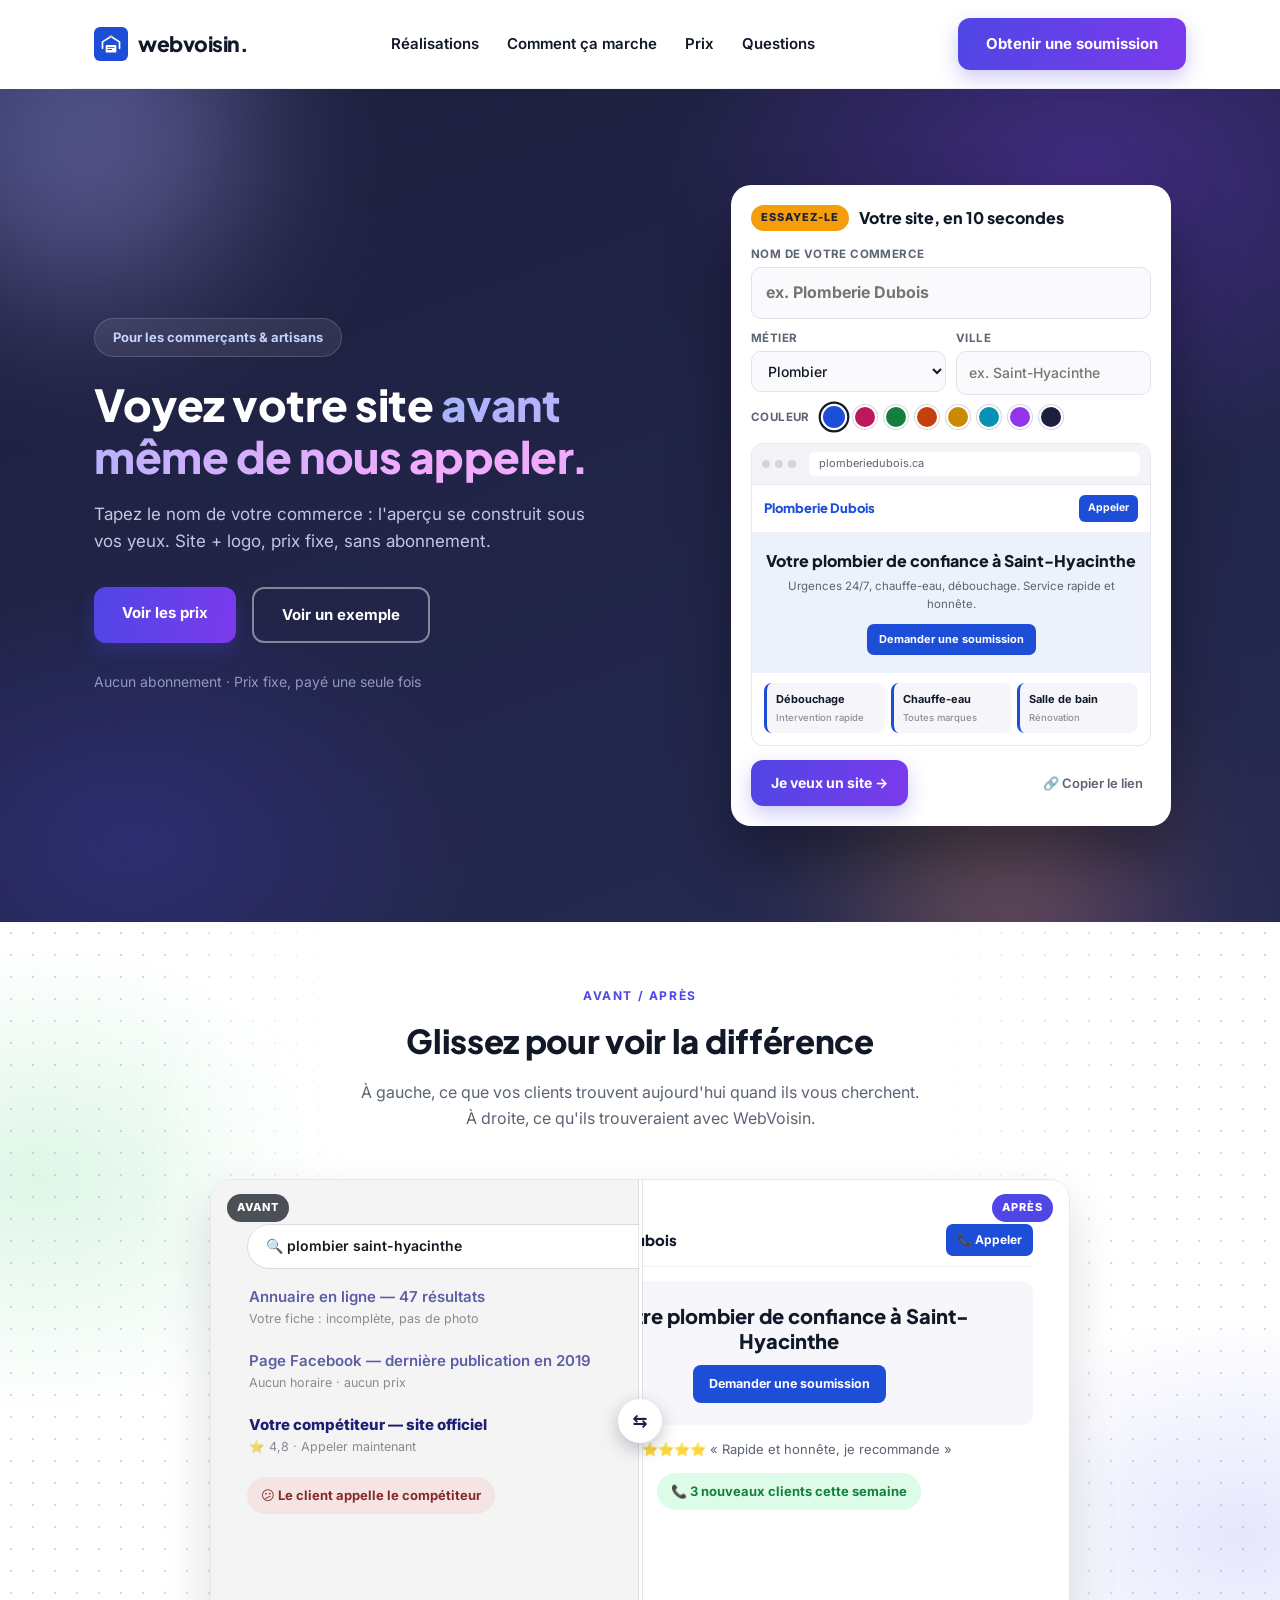
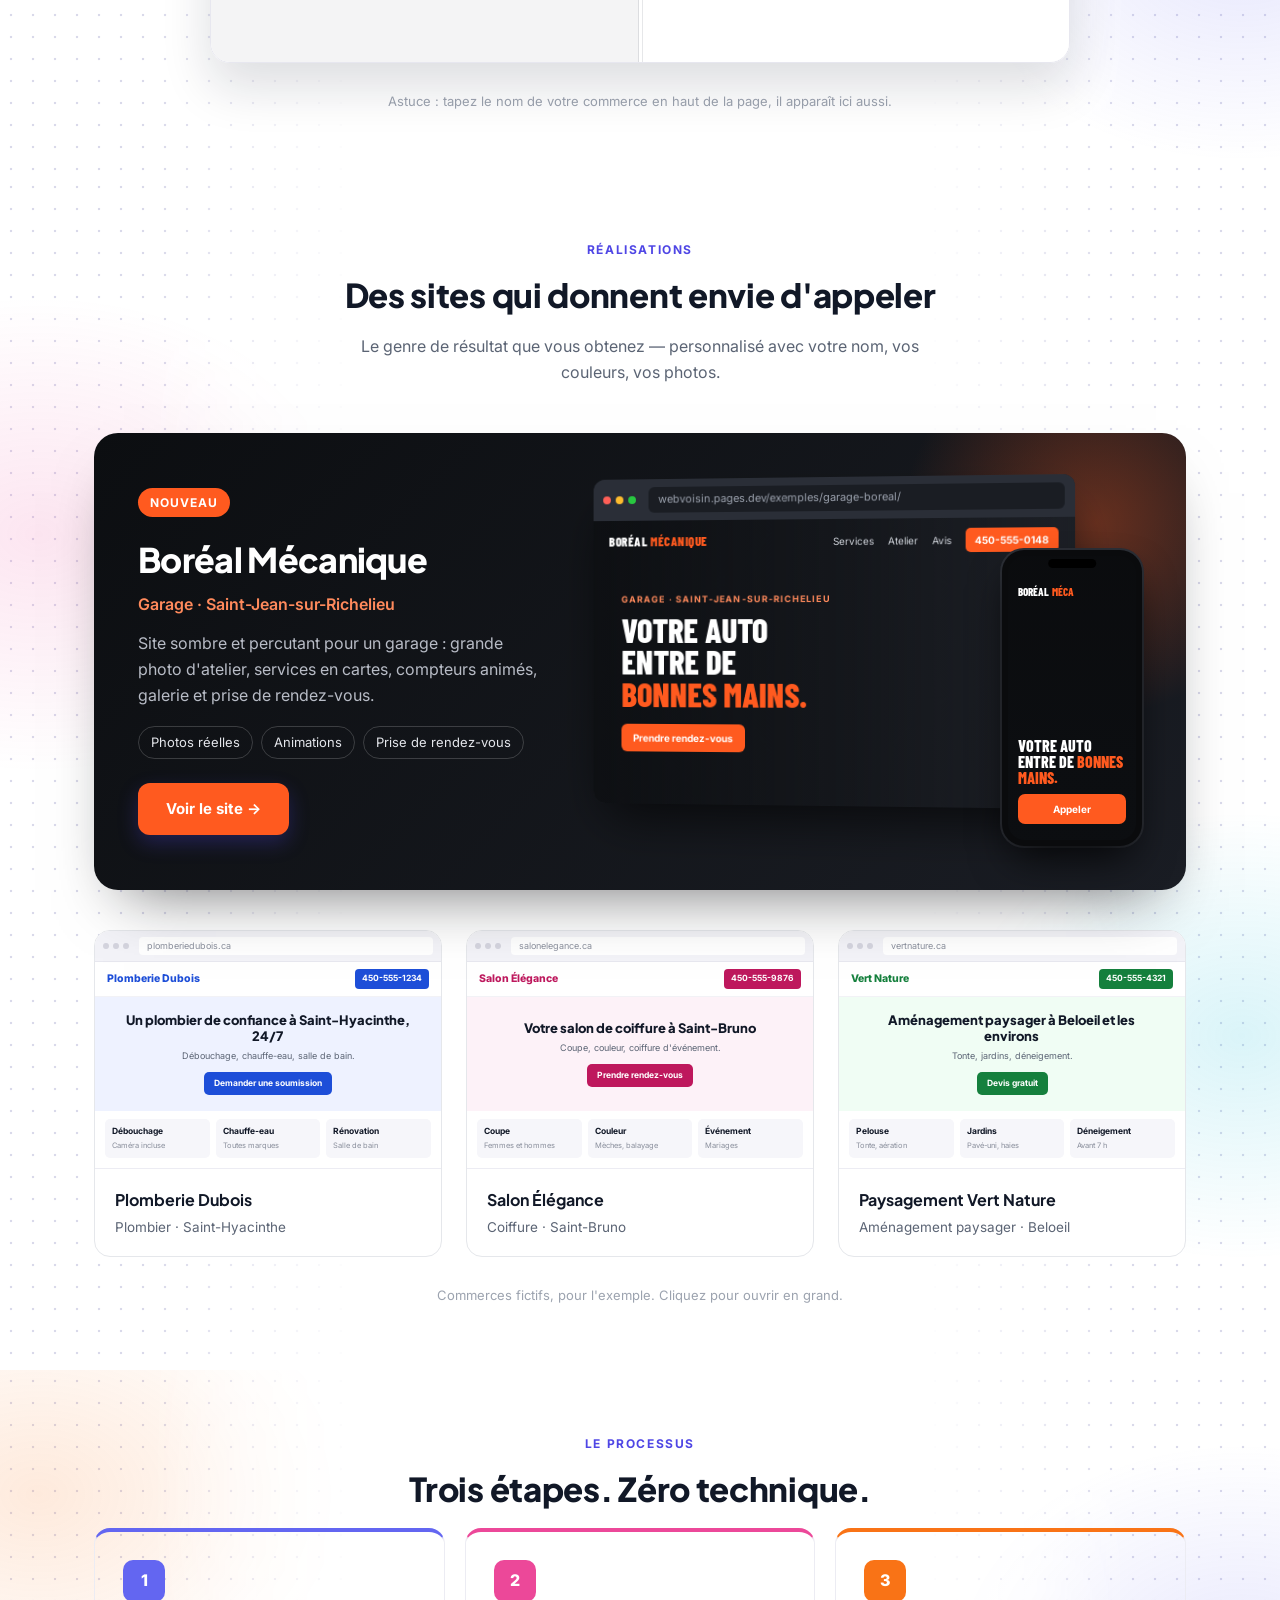
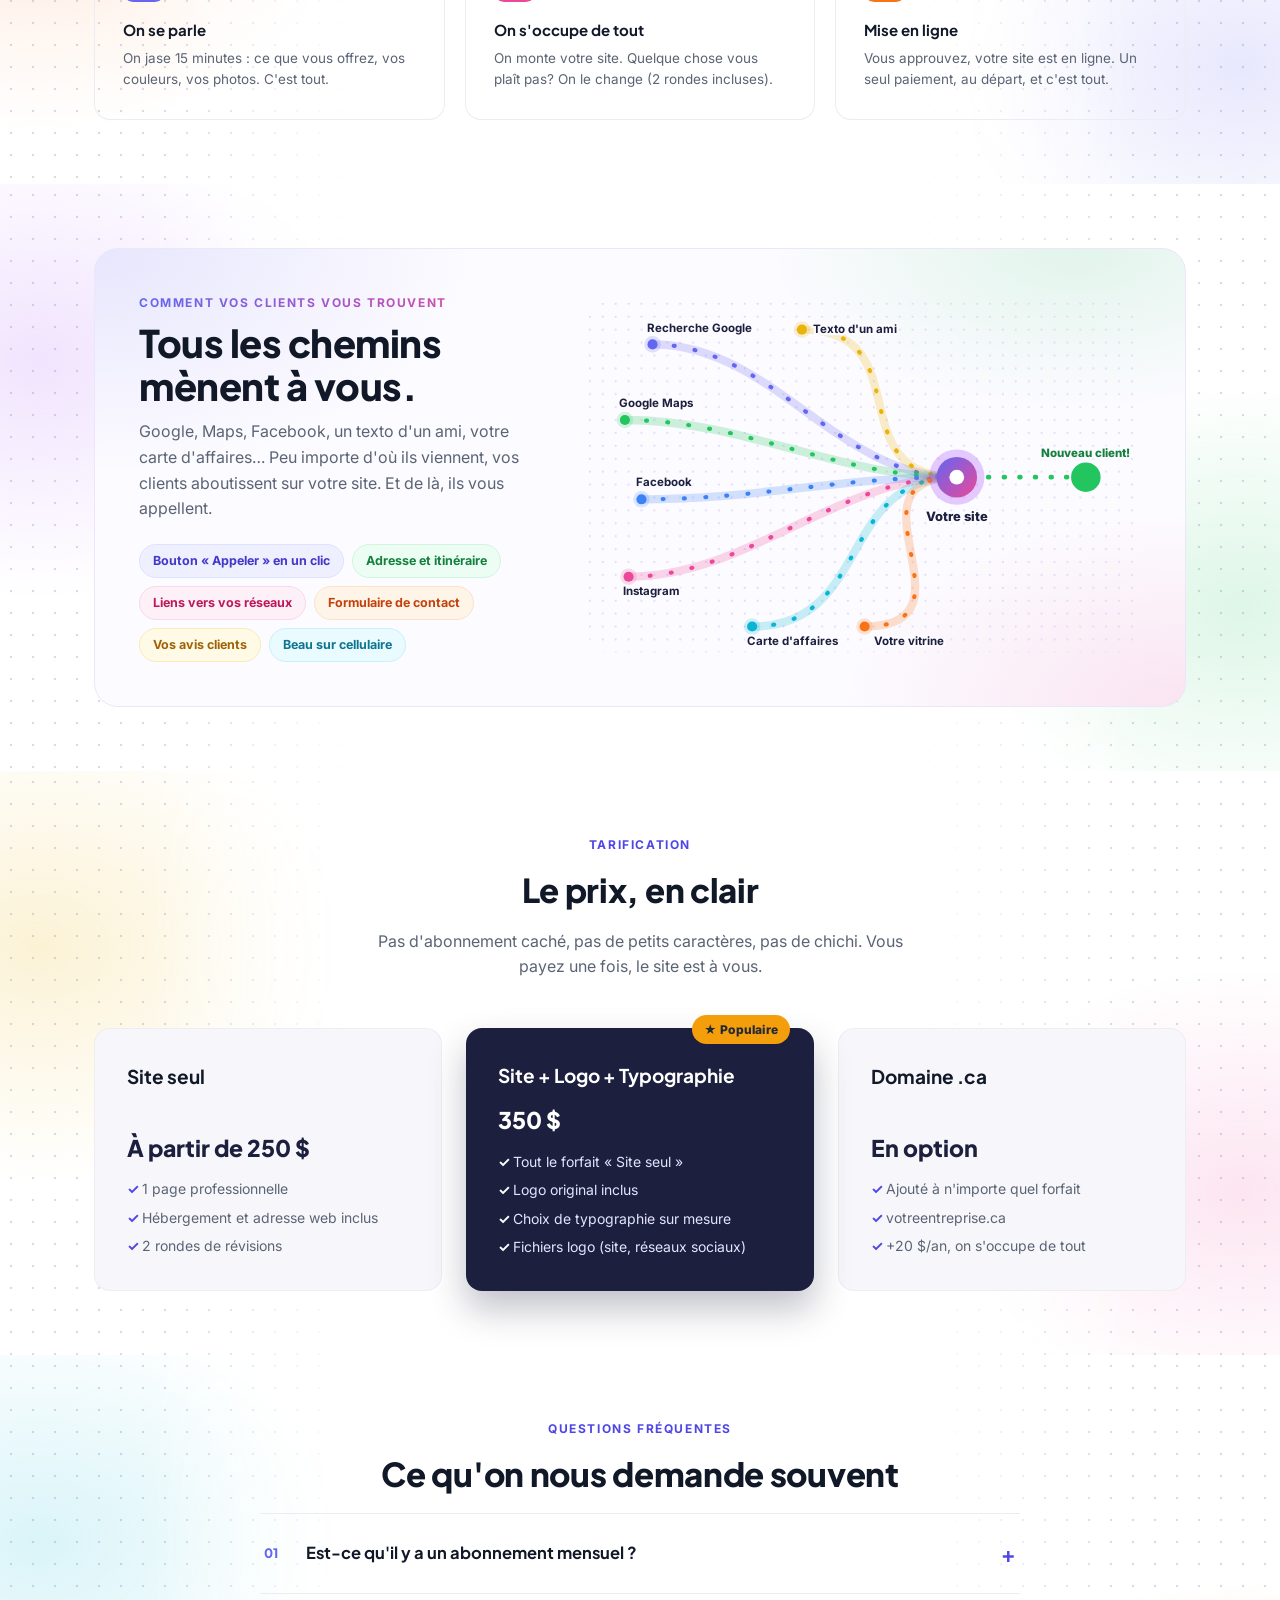
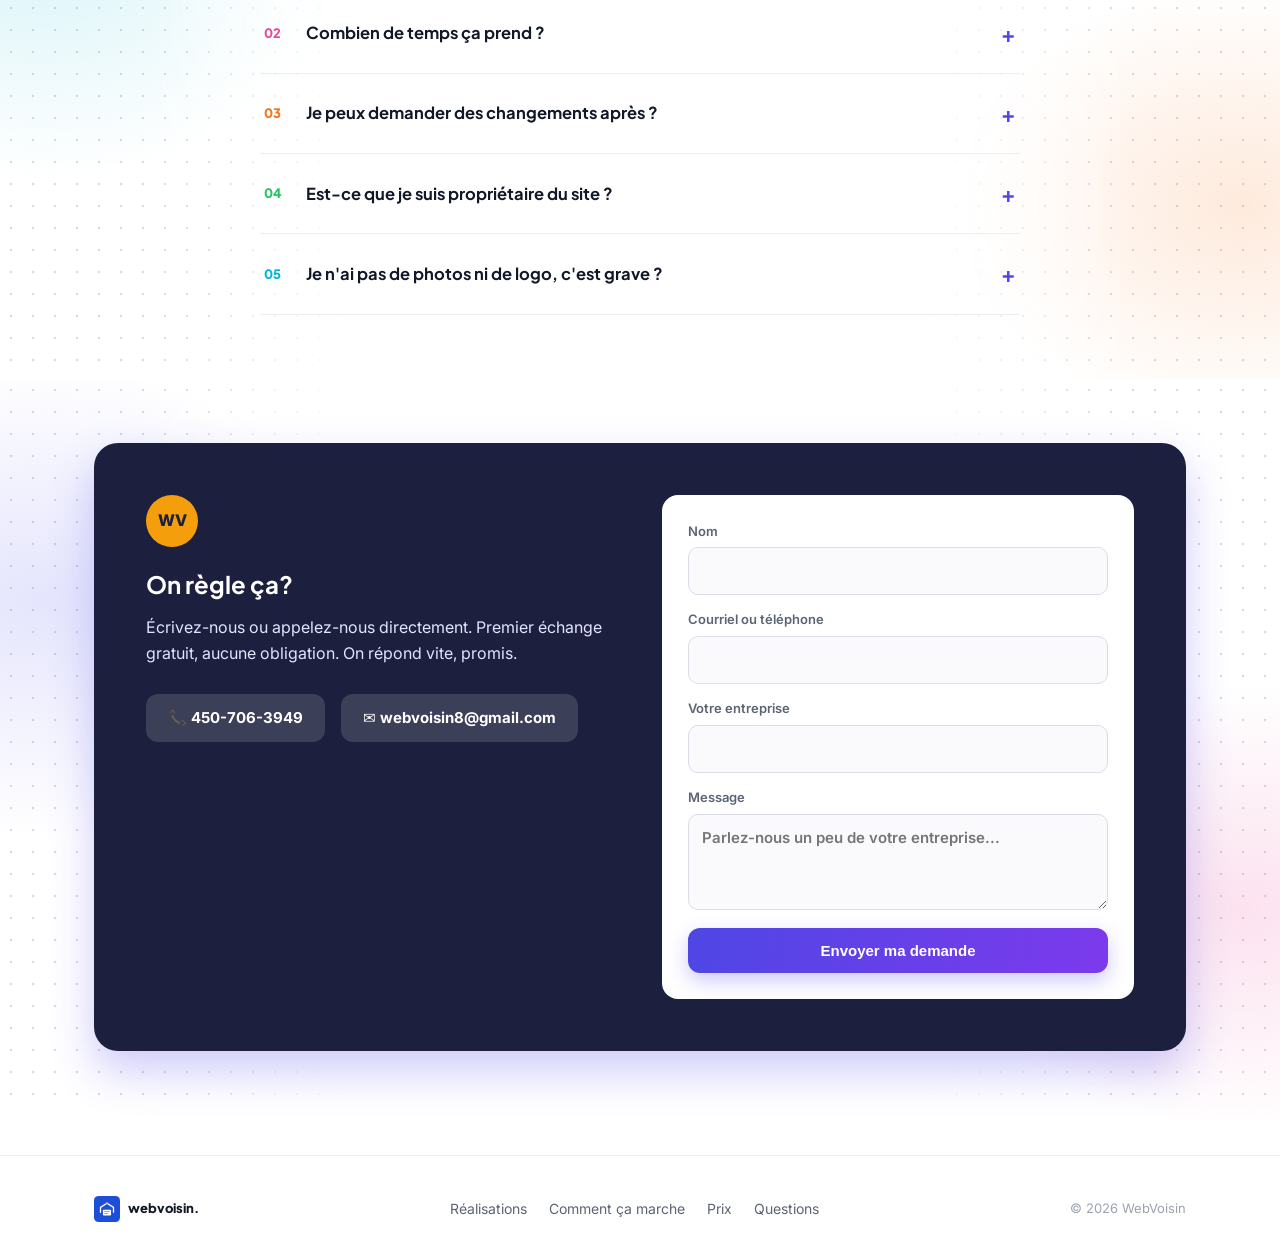
==== index.html @ c87d9c24 "Adresse principale : webvoisin.pages.dev" ====
<!doctype html>
<html lang="fr">
<head>
<meta charset="utf-8">
<meta name="viewport" content="width=device-width, initial-scale=1">
<title>WebVoisin — Le site web de votre commerce</title>
<meta name="description" content="Tapez le nom de votre commerce et voyez votre site en 10 secondes. Site + logo dès 250 $, aucun abonnement.">
<meta name="robots" content="index, follow">
<meta name="referrer" content="strict-origin-when-cross-origin">
<meta name="theme-color" content="#7c3aed">
<link rel="canonical" href="https://webvoisin.pages.dev/">

<!-- Aperçu des liens (Discord, Facebook, Messenger, iMessage, LinkedIn…) -->
<meta property="og:type" content="website">
<meta property="og:site_name" content="WebVoisin">
<meta property="og:locale" content="fr_CA">
<meta property="og:url" content="https://webvoisin.pages.dev/">
<meta property="og:title" content="Votre commerce n'a pas de site web ? On vous montre le vôtre.">
<meta property="og:description" content="Tapez le nom de votre commerce : votre site apparaît en 10 secondes. Site + logo dès 250 $, aucun abonnement.">
<meta property="og:image" content="https://webvoisin.pages.dev/og-image-v2.png">
<meta property="og:image:secure_url" content="https://webvoisin.pages.dev/og-image-v2.png">
<meta property="og:image:type" content="image/png">
<meta property="og:image:width" content="1200">
<meta property="og:image:height" content="630">
<meta property="og:image:alt" content="WebVoisin — Votre commerce n'a pas de site ? On vous montre le vôtre. Aperçu gratuit, dès 250 $, aucun abonnement.">
<meta name="twitter:card" content="summary_large_image">
<meta name="twitter:title" content="Votre commerce n'a pas de site web ? On vous montre le vôtre.">
<meta name="twitter:description" content="Tapez le nom de votre commerce : votre site apparaît en 10 secondes. Dès 250 $, aucun abonnement.">
<meta name="twitter:image" content="https://webvoisin.pages.dev/og-image-v2.png">
<link rel="icon" href="logo.svg">
<link rel="preconnect" href="https://fonts.googleapis.com">
<link href="https://fonts.googleapis.com/css2?family=Barlow+Condensed:wght@800&family=Inter:wght@400;500;600;700&family=Plus+Jakarta+Sans:wght@600;700;800&display=swap" rel="stylesheet">
<link rel="stylesheet" href="style.css">
</head>
<body>

<header class="wrap nav" id="nav">
  <div class="brand"><img src="logo.svg" alt="WebVoisin">webvoisin.</div>
  <nav class="links">
    <a href="#portfolio">Réalisations</a>
    <a href="#comment">Comment ça marche</a>
    <a href="#prix">Prix</a>
    <a href="#faq">Questions</a>
  </nav>
  <a href="#contact" class="btn btn-primary">Obtenir une soumission</a>
</header>

<section class="hero" id="essai">
  <div class="wrap hero-grid">
    <div class="hero-text">
      <div class="eyebrow">Pour les commerçants &amp; artisans</div>
      <h1>Voyez votre site <span class="grad">avant même de nous appeler.</span></h1>
      <p>Tapez le nom de votre commerce : l'aperçu se construit sous vos yeux. Site + logo, prix fixe, sans abonnement.</p>
      <div class="cta">
        <a href="#prix" class="btn btn-primary">Voir les prix</a>
        <a href="#portfolio" class="btn btn-outline">Voir un exemple</a>
      </div>
      <div class="trust">Aucun abonnement · Prix fixe, payé une seule fois</div>
    </div>
    <div class="hero-demo">
      <div class="builder" id="builder">
        <div class="builder-head">
          <span class="builder-tag">Essayez-le</span>
          <span class="builder-title">Votre site, en 10 secondes</span>
        </div>
        <div class="builder-fields">
          <label class="bf-name">Nom de votre commerce
            <input type="text" id="bName" maxlength="40" placeholder="ex. Plomberie Dubois" autocomplete="off">
          </label>
          <label>Métier
            <select id="bTrade"></select>
          </label>
          <label>Ville
            <input type="text" id="bCity" maxlength="30" placeholder="ex. Saint-Hyacinthe" autocomplete="off">
          </label>
          <div class="bf-colors">
            <span>Couleur</span>
            <div class="swatches" id="bColors"></div>
          </div>
        </div>
        <div class="preview" id="preview">
          <div class="pv-bar"><span></span><span></span><span></span><div class="pv-url" id="pvUrl">votrecommerce.ca</div></div>
          <div class="pv-site">
            <div class="pv-nav"><span class="pv-logo" id="pvLogo"></span><span class="pv-call" id="pvCall">Appeler</span></div>
            <div class="pv-hero" id="pvHero">
              <div class="pv-h1" id="pvH1"></div>
              <div class="pv-sub" id="pvSub"></div>
              <span class="pv-btn" id="pvBtn">Demander une soumission</span>
            </div>
            <div class="pv-services" id="pvServices"></div>
          </div>
        </div>
        <div class="builder-actions">
          <a href="#contact" class="btn btn-primary" id="bWant">Je veux un site →</a>
          <button type="button" class="builder-share" id="bShare">🔗 Copier le lien</button>
        </div>
      </div>
    </div>
  </div>
</section>

<section id="avant-apres" class="wrap reveal">
  <div class="eyebrow eyebrow-light">Avant / Après</div>
  <h2 class="section-title">Glissez pour voir la différence</h2>
  <p class="section-sub">À gauche, ce que vos clients trouvent aujourd'hui quand ils vous cherchent. À droite, ce qu'ils trouveraient avec WebVoisin.</p>
  <div class="ba" id="ba">
    <div class="ba-layer ba-before">
      <div class="ba-label">Avant</div>
      <div class="ba-google">
        <div class="ba-search js-ba-search">🔍 plombier saint-hyacinthe</div>
        <div class="ba-res"><div class="ba-res-t">Annuaire en ligne — 47 résultats</div><div class="ba-res-d">Votre fiche : incomplète, pas de photo</div></div>
        <div class="ba-res"><div class="ba-res-t">Page Facebook — dernière publication en 2019</div><div class="ba-res-d">Aucun horaire · aucun prix</div></div>
        <div class="ba-res ba-comp"><div class="ba-res-t">Votre compétiteur — site officiel</div><div class="ba-res-d">⭐ 4,8 · Appeler maintenant</div></div>
        <div class="ba-sad">😕 Le client appelle le compétiteur</div>
      </div>
    </div>
    <div class="ba-layer ba-after">
      <div class="ba-label ba-label-after">Après</div>
      <div class="ba-site">
        <div class="ba-nav"><span class="ba-logo js-ba-name">Plomberie Dubois</span><span class="ba-call js-ba-color">📞 Appeler</span></div>
        <div class="ba-hero">
          <div class="ba-h1 js-ba-city">Votre plombier de confiance à Saint-Hyacinthe</div>
          <span class="ba-btn js-ba-color">Demander une soumission</span>
        </div>
        <div class="ba-stars">⭐⭐⭐⭐⭐ « Rapide et honnête, je recommande »</div>
        <div class="ba-happy">📞 3 nouveaux clients cette semaine</div>
      </div>
    </div>
    <div class="ba-handle" aria-hidden="true"><span>⇆</span></div>
    <input type="range" id="baRange" min="0" max="100" value="50" aria-label="Glisser pour comparer avant et après">
  </div>
  <p class="fine-print">Astuce : tapez le nom de votre commerce en haut de la page, il apparaît ici aussi.</p>
</section>

<section id="portfolio" class="wrap reveal">
  <div class="eyebrow eyebrow-light">Réalisations</div>
  <h2 class="section-title">Des sites qui donnent envie d'appeler</h2>
  <p class="section-sub">Le genre de résultat que vous obtenez — personnalisé avec votre nom, vos couleurs, vos photos.</p>
  <a class="showcase" href="exemples/garage-boreal/" target="_blank" rel="noopener noreferrer">
    <div class="sc-text">
      <span class="sc-tag">Nouveau</span>
      <h3>Boréal Mécanique</h3>
      <p class="sc-type">Garage · Saint-Jean-sur-Richelieu</p>
      <p class="sc-desc">Site sombre et percutant pour un garage : grande photo d'atelier, services en cartes, compteurs animés, galerie et prise de rendez-vous.</p>
      <ul class="sc-tags"><li>Photos réelles</li><li>Animations</li><li>Prise de rendez-vous</li></ul>
      <span class="btn btn-primary sc-btn">Voir le site →</span>
    </div>
    <div class="sc-devices" aria-hidden="true">
      <div class="sc-desk">
        <div class="sc-bar"><span></span><span></span><span></span><div class="sc-url">webvoisin.pages.dev/exemples/garage-boreal/</div></div>
        <div class="sc-screen">
          <div class="sc-nav"><b>BORÉAL<em>MÉCANIQUE</em></b><i>Services</i><i>Atelier</i><i>Avis</i><u>450-555-0148</u></div>
          <div class="sc-hero"><small>Garage · Saint-Jean-sur-Richelieu</small><strong>Votre auto<br>entre de<br><em>bonnes mains.</em></strong><span>Prendre rendez-vous</span></div>
        </div>
      </div>
      <div class="sc-phone">
        <div class="sc-notch"></div>
        <div class="sc-pscreen">
          <div class="sc-pnav"><b>BORÉAL<em>MÉCA</em></b></div>
          <div class="sc-phero"><strong>Votre auto entre de <em>bonnes mains.</em></strong><span>Appeler</span></div>
        </div>
      </div>
    </div>
  </a>
  <div class="grid-3">
    <a href="templates/exemple.html" target="_blank" rel="noopener noreferrer" class="example-card">
      <div class="mini mini-blue" aria-hidden="true">
        <div class="mini-bar"><span></span><span></span><span></span><div class="mini-url">plomberiedubois.ca</div></div>
        <div class="mini-nav"><b>Plomberie Dubois</b><i>450-555-1234</i></div>
        <div class="mini-hero">
          <div class="mini-h">Un plombier de confiance à Saint-Hyacinthe, 24/7</div>
          <div class="mini-p">Débouchage, chauffe-eau, salle de bain.</div>
          <span class="mini-btn">Demander une soumission</span>
        </div>
        <div class="mini-cards"><div><b>Débouchage</b><i>Caméra incluse</i></div><div><b>Chauffe-eau</b><i>Toutes marques</i></div><div><b>Rénovation</b><i>Salle de bain</i></div></div>
      </div>
      <div class="example-info">
        <h3>Plomberie Dubois</h3>
        <p>Plombier · Saint-Hyacinthe</p>
      </div>
    </a>
    <a href="templates/exemple2.html" target="_blank" rel="noopener noreferrer" class="example-card">
      <div class="mini mini-pink" aria-hidden="true">
        <div class="mini-bar"><span></span><span></span><span></span><div class="mini-url">salonelegance.ca</div></div>
        <div class="mini-nav"><b>Salon Élégance</b><i>450-555-9876</i></div>
        <div class="mini-hero">
          <div class="mini-h">Votre salon de coiffure à Saint-Bruno</div>
          <div class="mini-p">Coupe, couleur, coiffure d'événement.</div>
          <span class="mini-btn">Prendre rendez-vous</span>
        </div>
        <div class="mini-cards"><div><b>Coupe</b><i>Femmes et hommes</i></div><div><b>Couleur</b><i>Mèches, balayage</i></div><div><b>Événement</b><i>Mariages</i></div></div>
      </div>
      <div class="example-info">
        <h3>Salon Élégance</h3>
        <p>Coiffure · Saint-Bruno</p>
      </div>
    </a>
    <a href="templates/exemple3.html" target="_blank" rel="noopener noreferrer" class="example-card">
      <div class="mini mini-green" aria-hidden="true">
        <div class="mini-bar"><span></span><span></span><span></span><div class="mini-url">vertnature.ca</div></div>
        <div class="mini-nav"><b>Vert Nature</b><i>450-555-4321</i></div>
        <div class="mini-hero">
          <div class="mini-h">Aménagement paysager à Beloeil et les environs</div>
          <div class="mini-p">Tonte, jardins, déneigement.</div>
          <span class="mini-btn">Devis gratuit</span>
        </div>
        <div class="mini-cards"><div><b>Pelouse</b><i>Tonte, aération</i></div><div><b>Jardins</b><i>Pavé-uni, haies</i></div><div><b>Déneigement</b><i>Avant 7 h</i></div></div>
      </div>
      <div class="example-info">
        <h3>Paysagement Vert Nature</h3>
        <p>Aménagement paysager · Beloeil</p>
      </div>
    </a>
  </div>
  <p class="fine-print">Commerces fictifs, pour l'exemple. Cliquez pour ouvrir en grand.</p>
</section>

<section id="comment" class="wrap reveal">
  <div class="eyebrow eyebrow-light">Le processus</div>
  <h2 class="section-title">Trois étapes. Zéro technique.</h2>
  <div class="steps">
    <div class="step"><div class="num">1</div><h4>On se parle</h4><p>On jase 15 minutes : ce que vous offrez, vos couleurs, vos photos. C'est tout.</p></div>
    <div class="step"><div class="num">2</div><h4>On s'occupe de tout</h4><p>On monte votre site. Quelque chose vous plaît pas? On le change (2 rondes incluses).</p></div>
    <div class="step"><div class="num">3</div><h4>Mise en ligne</h4><p>Vous approuvez, votre site est en ligne. Un seul paiement, au départ, et c'est tout.</p></div>
  </div>
</section>

<section id="chemins" class="wrap reveal">
  <div class="region">
    <div class="region-text">
      <div class="eyebrow eyebrow-light eyebrow-left">Comment vos clients vous trouvent</div>
      <h2>Tous les chemins mènent à vous.</h2>
      <p>Google, Maps, Facebook, un texto d'un ami, votre carte d'affaires… Peu importe d'où ils viennent, vos clients aboutissent sur votre site. Et de là, ils vous appellent.</p>
      <ul class="region-towns">
        <li class="c1">Bouton « Appeler » en un clic</li><li class="c2">Adresse et itinéraire</li><li class="c3">Liens vers vos réseaux</li>
        <li class="c4">Formulaire de contact</li><li class="c5">Vos avis clients</li><li class="c6">Beau sur cellulaire</li>
      </ul>
    </div>
    <div class="region-map">
      <svg viewBox="0 0 600 380" role="img" aria-label="Toutes les sources de clients mènent à votre site, puis à un nouveau client">
        <defs>
          <pattern id="dots" width="14" height="14" patternUnits="userSpaceOnUse"><circle cx="2" cy="2" r="1.2" fill="#e3d9f7"/></pattern>
          <linearGradient id="hubGrad" x1="0" y1="0" x2="1" y2="1"><stop offset="0" stop-color="#6366f1"/><stop offset="1" stop-color="#ec4899"/></linearGradient>
          <linearGradient id="outGrad" x1="0" y1="0" x2="1" y2="0"><stop offset="0" stop-color="#a855f7"/><stop offset="1" stop-color="#22c55e"/></linearGradient>
        </defs>
        <rect x="0" y="0" width="600" height="380" rx="22" fill="url(#dots)"/>
        <path d="M70,46 C 200,46 270,190 400,190" class="flow-base" stroke="#6366f1"/><path d="M70,46 C 200,46 270,190 400,190" class="flow-dash" stroke="#6366f1" style="animation-delay:-0.00s"/><path d="M232,30 C 362,30 270,190 400,190" class="flow-base" stroke="#eab308"/><path d="M232,30 C 362,30 270,190 400,190" class="flow-dash" stroke="#eab308" style="animation-delay:-0.37s"/><path d="M40,128 C 170,128 270,190 400,190" class="flow-base" stroke="#22c55e"/><path d="M40,128 C 170,128 270,190 400,190" class="flow-dash" stroke="#22c55e" style="animation-delay:-0.74s"/><path d="M58,214 C 188,214 270,190 400,190" class="flow-base" stroke="#3b82f6"/><path d="M58,214 C 188,214 270,190 400,190" class="flow-dash" stroke="#3b82f6" style="animation-delay:-1.11s"/><path d="M44,298 C 174,298 270,190 400,190" class="flow-base" stroke="#ec4899"/><path d="M44,298 C 174,298 270,190 400,190" class="flow-dash" stroke="#ec4899" style="animation-delay:-1.48s"/><path d="M178,352 C 308,352 270,190 400,190" class="flow-base" stroke="#06b6d4"/><path d="M178,352 C 308,352 270,190 400,190" class="flow-dash" stroke="#06b6d4" style="animation-delay:-1.85s"/><path d="M300,352 C 430,352 270,190 400,190" class="flow-base" stroke="#f97316"/><path d="M300,352 C 430,352 270,190 400,190" class="flow-dash" stroke="#f97316" style="animation-delay:-2.22s"/>
        <path d="M400,190 C 450,190 490,190 540,190" class="flow-base out" stroke="url(#outGrad)"/>
        <path d="M400,190 C 450,190 490,190 540,190" class="flow-dash out" stroke="#22c55e"/>
        <g class="labels" font-family="Inter, sans-serif" font-size="12.5" font-weight="700" fill="#1c1f3d">
          <g class="src" transform="translate(70,46)"><circle r="9" fill="#6366f1" opacity=".18"/><circle r="5.5" fill="#6366f1"/><text x="-6" y="-14" text-anchor="start">Recherche Google</text></g><g class="src" transform="translate(232,30)"><circle r="9" fill="#eab308" opacity=".18"/><circle r="5.5" fill="#eab308"/><text x="12" y="4" text-anchor="start">Texto d'un ami</text></g><g class="src" transform="translate(40,128)"><circle r="9" fill="#22c55e" opacity=".18"/><circle r="5.5" fill="#22c55e"/><text x="-6" y="-14" text-anchor="start">Google Maps</text></g><g class="src" transform="translate(58,214)"><circle r="9" fill="#3b82f6" opacity=".18"/><circle r="5.5" fill="#3b82f6"/><text x="-6" y="-14" text-anchor="start">Facebook</text></g><g class="src" transform="translate(44,298)"><circle r="9" fill="#ec4899" opacity=".18"/><circle r="5.5" fill="#ec4899"/><text x="-6" y="20" text-anchor="start">Instagram</text></g><g class="src" transform="translate(178,352)"><circle r="9" fill="#06b6d4" opacity=".18"/><circle r="5.5" fill="#06b6d4"/><text x="-6" y="20" text-anchor="start">Carte d'affaires</text></g><g class="src" transform="translate(300,352)"><circle r="9" fill="#f97316" opacity=".18"/><circle r="5.5" fill="#f97316"/><text x="10" y="20" text-anchor="start">Votre vitrine</text></g>
          <g class="hub" transform="translate(400,190)"><circle r="30" class="pulse"/><circle r="22" fill="url(#hubGrad)"/><circle r="8" fill="#fff"/><text x="0" y="48" text-anchor="middle" font-size="14" font-weight="800">Votre site</text></g>
          <g class="win" transform="translate(540,190)"><circle r="16" class="pulse pulse-green"/><circle r="9" fill="#22c55e"/><text x="0" y="-22" text-anchor="middle" fill="#15803d" font-weight="800">Nouveau client!</text></g>
        </g>
      </svg>
    </div>
  </div>
</section>

<section id="prix" class="wrap reveal">
  <div class="eyebrow eyebrow-light">Tarification</div>
  <h2 class="section-title">Le prix, en clair</h2>
  <p class="section-sub">Pas d'abonnement caché, pas de petits caractères, pas de chichi. Vous payez une fois, le site est à vous.</p>
  <div class="grid-3">
    <div class="card">
      <h3>Site seul</h3>
      <div class="price">À partir de 250 $</div>
      <ul>
        <li>1 page professionnelle</li>
        <li>Hébergement et adresse web inclus</li>
        <li>2 rondes de révisions</li>
      </ul>
    </div>
    <div class="card featured">
      <h3>Site + Logo + Typographie</h3>
      <div class="price">350 $</div>
      <ul>
        <li>Tout le forfait « Site seul »</li>
        <li>Logo original inclus</li>
        <li>Choix de typographie sur mesure</li>
        <li>Fichiers logo (site, réseaux sociaux)</li>
      </ul>
    </div>
    <div class="card">
      <h3>Domaine .ca</h3>
      <div class="price">En option</div>
      <ul>
        <li>Ajouté à n'importe quel forfait</li>
        <li>votreentreprise.ca</li>
        <li>+20 $/an, on s'occupe de tout</li>
      </ul>
    </div>
  </div>
</section>

<section id="faq" class="wrap reveal">
  <div class="eyebrow eyebrow-light">Questions fréquentes</div>
  <h2 class="section-title">Ce qu'on nous demande souvent</h2>
  <div class="faq-list">
    <details class="faq-item">
      <summary><span class="faq-num">01</span>Est-ce qu'il y a un abonnement mensuel ?</summary>
      <p>Non. Vous payez une seule fois, au départ, par virement Interac ou PayPal. L'hébergement de base est inclus sans frais récurrents.</p>
    </details>
    <details class="faq-item">
      <summary><span class="faq-num">02</span>Combien de temps ça prend ?</summary>
      <p>Ça dépend surtout de vos photos et textes : dès qu'on les a, on s'y met tout de suite et on vous montre une première version.</p>
    </details>
    <details class="faq-item">
      <summary><span class="faq-num">03</span>Je peux demander des changements après ?</summary>
      <p>Oui, 2 rondes de révisions sont incluses dans le prix. Des changements supplémentaires sont possibles, sur demande.</p>
    </details>
    <details class="faq-item">
      <summary><span class="faq-num">04</span>Est-ce que je suis propriétaire du site ?</summary>
      <p>Oui, à 100 %. Pas d'engagement, pas de dépendance envers nous une fois le site livré.</p>
    </details>
    <details class="faq-item">
      <summary><span class="faq-num">05</span>Je n'ai pas de photos ni de logo, c'est grave ?</summary>
      <p>Pas du tout. On peut travailler avec ce que vous avez et vous proposer un logo simple dans le forfait « Site + Logo ».</p>
    </details>
  </div>
</section>

<section id="contact" class="wrap reveal">
  <div class="contact-box">
    <div class="contact-grid">
      <div class="contact-intro">
        <div class="contact-avatar">WV</div>
        <h2>On règle ça?</h2>
        <p>Écrivez-nous ou appelez-nous directement. Premier échange gratuit, aucune obligation. On répond vite, promis.</p>
        <div class="contact-links">
          <a href="tel:+14507063949">📞 450-706-3949</a>
          <a href="#" class="js-email">✉️ [VOTRE COURRIEL]</a>
        </div>
      </div>
      <form class="contact-form" name="contact" method="POST" action="https://webvoisin.netlify.app/" data-netlify="true" netlify-honeypot="bot-field">
        <input type="hidden" name="form-name" value="contact">
        <p class="hp-field" aria-hidden="true"><label>Ne pas remplir : <input name="bot-field" tabindex="-1" autocomplete="off"></label></p>
        <label>Nom
          <input type="text" name="name" required maxlength="80" autocomplete="name">
        </label>
        <label>Courriel ou téléphone
          <input type="text" name="contact-info" required maxlength="120" autocomplete="email">
        </label>
        <label>Votre entreprise
          <input type="text" name="business" maxlength="120" autocomplete="organization">
        </label>
        <label>Message
          <textarea name="message" rows="3" maxlength="2000" placeholder="Parlez-nous un peu de votre entreprise..."></textarea>
        </label>
        <button type="submit" class="btn btn-primary">Envoyer ma demande</button>
      </form>
    </div>
  </div>
</section>

<footer class="site-footer">
  <div class="wrap footer-grid">
    <div class="brand footer-brand"><img src="logo.svg" alt="WebVoisin">webvoisin.</div>
    <nav class="footer-links">
      <a href="#portfolio">Réalisations</a>
      <a href="#comment">Comment ça marche</a>
      <a href="#prix">Prix</a>
      <a href="#faq">Questions</a>
    </nav>
    <div class="footer-note">© 2026 WebVoisin</div>
  </div>
</footer>

<script src="script.js"></script>
</body>
</html>
---- style.css ----
:root{
  --accent:#4f46e5;
  --accent2:#7c3aed;
  --accent-light:#eef1ff;
  --warm:#f59e0b;
  --navy:#1c1f3d;
  --navy2:#262a52;
  --ink:#111827;
  --muted:#5b6474;
  --bg:#ffffff;
  --soft:#f7f7fb;
  --radius:16px;
  --font-display:'Plus Jakarta Sans',system-ui,-apple-system,sans-serif;
}
*{box-sizing:border-box}
html{scroll-behavior:smooth}
body{margin:0;font-family:'Inter',system-ui,-apple-system,sans-serif;color:var(--ink);background:var(--bg);line-height:1.6;overflow-x:hidden}
a{color:inherit;text-decoration:none}
img{max-width:100%}
h1,h2,h3,h4{font-family:var(--font-display)}
.grad{background:linear-gradient(100deg,var(--accent),var(--accent2) 70%);-webkit-background-clip:text;background-clip:text;color:transparent}

.wrap{max-width:1080px;margin:0 auto;padding:0 24px}

/* NAV */
.nav{display:flex;align-items:center;justify-content:space-between;padding:18px 24px;position:sticky;top:0;z-index:50;background:rgba(255,255,255,.75);backdrop-filter:blur(10px);-webkit-backdrop-filter:blur(10px);border-bottom:1px solid rgba(0,0,0,.05);transition:box-shadow .2s}
.nav.scrolled{box-shadow:0 4px 20px rgba(0,0,0,.06)}
.nav .brand{display:flex;align-items:center;gap:10px;font-weight:800;font-size:19px;font-family:var(--font-display)}
.nav .brand img{width:34px;height:34px;transition:transform .3s}
.nav .brand:hover img{transform:rotate(-8deg) scale(1.08)}
.nav .links{display:flex;gap:28px;font-size:15px;font-weight:600}
.nav .links a{position:relative;padding:4px 0}
.nav .links a::after{content:"";position:absolute;left:0;bottom:-2px;width:0;height:2px;background:var(--accent);transition:width .25s}
.nav .links a:hover{color:var(--accent)}
.nav .links a:hover::after{width:100%}

.btn{display:inline-block;padding:14px 28px;border-radius:12px;font-weight:700;font-size:15px;border:none;cursor:pointer;transition:transform .18s ease,box-shadow .18s ease,opacity .15s}
.btn:hover{transform:translateY(-3px)}
.btn:active{transform:translateY(-1px)}
.btn-primary{background:linear-gradient(100deg,var(--accent),var(--accent2));color:#fff;box-shadow:0 8px 20px rgba(79,70,229,.28)}
.btn-primary:hover{box-shadow:0 14px 28px rgba(79,70,229,.38)}
.btn-outline{background:transparent;color:var(--accent);border:2px solid var(--accent)}
.btn-outline:hover{background:var(--accent);color:#fff;box-shadow:0 10px 22px rgba(79,70,229,.2)}

/* HERO */
.hero{position:relative;padding:96px 0;overflow:hidden;background:
  radial-gradient(55% 60% at 85% 10%, rgba(124,58,237,.35), transparent 60%),
  radial-gradient(45% 50% at 10% 90%, rgba(79,70,229,.25), transparent 60%),
  linear-gradient(160deg,var(--navy),var(--navy2))}
.hero::before,.hero::after{content:"";position:absolute;border-radius:50%;filter:blur(80px);opacity:.4;z-index:0;animation:float 9s ease-in-out infinite}
.hero::before{width:340px;height:340px;background:linear-gradient(135deg,#818cf8,#c4b5fd);top:-130px;left:-90px}
.hero::after{width:280px;height:280px;background:linear-gradient(135deg,#fbbf24,#f472b6);bottom:-110px;right:10%;opacity:.3;animation-delay:-4s}
@keyframes float{0%,100%{transform:translateY(0) translateX(0)}50%{transform:translateY(-24px) translateX(14px)}}
.hero .wrap{position:relative;z-index:1}
.hero-grid{display:grid;grid-template-columns:1.1fr .9fr;gap:48px;align-items:center;text-align:left}
.hero .eyebrow{display:inline-block;padding:8px 18px;border-radius:999px;background:rgba(255,255,255,.08);border:1px solid rgba(255,255,255,.15);color:#c7d2fe;font-weight:700;font-size:13px;margin-bottom:22px;animation:riseIn .7s ease both}
.hero h1{font-family:var(--font-display);font-size:44px;font-weight:800;margin:0 0 18px;line-height:1.18;letter-spacing:-.5px;color:#fff;animation:riseIn .7s ease both}
.hero h1 .grad{background:linear-gradient(100deg,#a5b4fc,#f0abfc 70%);-webkit-background-clip:text;background-clip:text;color:transparent}
.hero p{font-size:17px;color:#c3c6e0;max-width:520px;margin:0 0 32px;animation:riseIn .7s .1s ease both}
.hero .cta{display:flex;gap:16px;flex-wrap:wrap;animation:riseIn .7s .2s ease both}
.hero .trust{margin-top:28px;font-size:14px;color:#9497c2;animation:riseIn .7s .3s ease both}
@keyframes riseIn{from{opacity:0;transform:translateY(16px)}to{opacity:1;transform:translateY(0)}}

/* HERO ANIMATED DEMO */
.hero-demo{animation:riseIn .8s .2s ease both}
.demo-card{background:#fff;border-radius:18px;padding:16px;box-shadow:0 30px 60px rgba(0,0,0,.35);max-width:380px;margin:0 auto}
.demo-topbar{display:flex;gap:6px;padding:4px 6px 14px}
.demo-topbar span{width:10px;height:10px;border-radius:50%;background:#e5e7eb}
.demo-frame{position:relative;min-height:190px}
.demo-step{position:absolute;inset:0;display:flex;flex-direction:column;gap:12px;opacity:0;transform:translateX(16px);transition:opacity .5s ease,transform .5s ease;pointer-events:none}
.demo-step.active{opacity:1;transform:translateX(0);pointer-events:auto}
.demo-search{background:var(--soft);border-radius:10px;padding:12px 14px;font-size:13.5px;font-weight:600;color:var(--ink)}
.demo-result{border-radius:10px;padding:12px 14px;font-size:13px;border:1px solid #eee}
.demo-result.muted{color:#9ca3af;font-style:italic}
.demo-result.ok{color:var(--accent);font-weight:700;border-color:rgba(79,70,229,.25);background:var(--accent-light)}
.demo-toast{align-self:flex-start;margin-top:auto;border-radius:999px;padding:9px 16px;font-size:12.5px;font-weight:700;animation:popIn .4s .3s ease both}
.demo-toast-bad{background:#fee2e2;color:#b91c1c}
.demo-toast-good{background:#dcfce7;color:#15803d}
@keyframes popIn{from{opacity:0;transform:scale(.8)}to{opacity:1;transform:scale(1)}}
.demo-replay{display:block;margin:14px auto 2px;background:none;border:none;color:var(--muted);font-size:12.5px;font-weight:600;cursor:pointer;padding:4px 10px}
.demo-replay:hover{color:var(--accent)}

/* SECTIONS */
section{padding:72px 0}
h2.section-title{font-family:var(--font-display);font-size:33px;font-weight:800;text-align:center;margin:0 0 12px;letter-spacing:-.3px}
p.section-sub{text-align:center;color:var(--muted);max-width:560px;margin:0 auto 48px;font-size:16px}

.grid-3{display:grid;grid-template-columns:repeat(3,1fr);gap:24px}
.grid-2{display:grid;grid-template-columns:repeat(2,1fr);gap:24px}

.card{background:var(--soft);border:1px solid rgba(17,24,39,.04);border-radius:var(--radius);padding:32px;display:flex;flex-direction:column;gap:12px;transition:transform .25s ease,box-shadow .25s ease}
.card:hover{transform:translateY(-6px);box-shadow:0 18px 36px rgba(17,24,39,.09)}
.icon-badge{width:52px;height:52px;border-radius:14px;display:flex;align-items:center;justify-content:center;font-size:24px;background:linear-gradient(135deg,var(--accent-light),#f3e8ff);transition:transform .25s}
.card:hover .icon-badge{transform:scale(1.1) rotate(-4deg)}
.card h3{margin:0;font-size:19px;font-weight:700;font-family:var(--font-display)}
.card p{margin:0;color:var(--muted);font-size:14.5px}
.card .price{margin-top:auto;font-size:23px;font-weight:800;font-family:var(--font-display);background:linear-gradient(100deg,var(--accent),var(--accent2));-webkit-background-clip:text;background-clip:text;color:transparent}
.card.featured{background:linear-gradient(145deg,var(--accent),var(--accent2));color:#fff;box-shadow:0 16px 34px rgba(79,70,229,.3);border:none;position:relative}
.card.featured::before{content:"★ Populaire";position:absolute;top:-13px;right:24px;background:var(--warm);color:#1f2937;font-size:12px;font-weight:800;padding:5px 12px;border-radius:999px;letter-spacing:.2px}
.card.featured h3,.card.featured .price{color:#fff;background:none;-webkit-text-fill-color:#fff}
.card.featured p{color:#e0e0ff}
.card.featured .icon-badge{background:rgba(255,255,255,.15)}
.card ul{margin:0;padding-left:0;list-style:none;display:flex;flex-direction:column;gap:6px;font-size:14px;color:var(--muted)}
.card.featured ul{color:#e4e4ff}
.card li::before{content:"✓ ";color:var(--accent);font-weight:700}
.card.featured li::before{color:#fff}

.steps{display:grid;grid-template-columns:repeat(4,1fr);gap:20px}
.step{text-align:center;padding:10px}
.step .num{width:42px;height:42px;border-radius:50%;background:linear-gradient(135deg,var(--accent),var(--accent2));color:#fff;display:flex;align-items:center;justify-content:center;font-weight:800;margin:0 auto 14px;transition:transform .25s;box-shadow:0 8px 18px rgba(79,70,229,.25)}
.step:hover .num{transform:scale(1.12)}
.step h4{margin:0 0 6px;font-size:15px;font-weight:700;font-family:var(--font-display)}
.step p{margin:0;font-size:13.5px;color:var(--muted)}

.example-card{display:block;border:1px solid #e5e7eb;border-radius:var(--radius);overflow:hidden;background:#fff;transition:box-shadow .25s ease,transform .25s ease}
.example-card:hover{box-shadow:0 20px 40px rgba(17,24,39,.1);transform:translateY(-6px)}
.example-thumb{aspect-ratio:16/11;display:flex;flex-direction:column;align-items:center;justify-content:center;gap:14px;position:relative;overflow:hidden}
.thumb-blue{background:linear-gradient(145deg,#dbeafe,#eef2ff)}
.thumb-pink{background:linear-gradient(145deg,#fce7f3,#fdf2f8)}
.thumb-green{background:linear-gradient(145deg,#dcfce7,#f0fdf4)}
.thumb-emoji{font-size:44px;filter:drop-shadow(0 6px 10px rgba(0,0,0,.08));transition:transform .3s}
.example-card:hover .thumb-emoji{transform:scale(1.15) rotate(-6deg)}
.thumb-bars{display:flex;gap:8px}
.thumb-bars span{width:34px;height:6px;border-radius:4px;background:rgba(17,24,39,.15)}
.thumb-bars span:nth-child(2){width:50px}
.example-info{padding:18px 20px;display:flex;flex-direction:column;gap:4px}
.example-info h3{margin:0;font-size:16px;font-family:var(--font-display)}
.example-info p{margin:0;color:var(--muted);font-size:13.5px}

.testimonial{background:var(--soft);border-radius:var(--radius);padding:26px;font-size:14.5px;color:var(--muted);transition:transform .25s}
.testimonial:hover{transform:translateY(-4px)}
.testimonial strong{color:var(--ink);display:block;margin-top:10px}

.contact-box{background:linear-gradient(145deg,var(--accent),var(--accent2));border-radius:24px;padding:60px 40px;text-align:center;color:#fff;box-shadow:0 20px 44px rgba(79,70,229,.28)}
.contact-box h2{margin:0 0 12px;font-family:var(--font-display)}
.contact-box p{color:#e4e4ff;margin:0 0 28px}
.contact-links{display:flex;gap:16px;justify-content:center;flex-wrap:wrap;font-weight:700;font-size:15px}
.contact-links a{transition:transform .2s,background .2s;background:rgba(255,255,255,.14);padding:12px 22px;border-radius:12px}
.contact-links a:hover{background:#fff;color:var(--accent);transform:translateY(-2px)}

footer{padding:34px 0;text-align:center;font-size:13px;color:#9ca3af}

/* --- Sections façon klikoo, ton moins "gabarit" --- */
.nav .brand{letter-spacing:-.5px;font-size:21px}
.eyebrow-light{display:block;text-align:center;font-size:12px;font-weight:700;letter-spacing:1.6px;text-transform:uppercase;color:var(--accent);margin-bottom:10px}
.fine-print{text-align:center;color:#9ca3af;font-size:13px;margin:28px 0 0}
.demo-caption{text-align:center;color:#9497c2;font-size:12px;margin-top:12px}
.steps{grid-template-columns:repeat(3,1fr)}
.step{text-align:left;padding:28px;border:1px solid #ececf3;border-radius:var(--radius)}
.step .num{margin:0 0 16px;background:var(--navy);box-shadow:none;border-radius:10px}

/* prix : moins de dégradés */
.card .price{background:none;-webkit-text-fill-color:var(--navy);color:var(--navy)}
.card.featured{background:var(--navy);box-shadow:0 18px 36px rgba(28,31,61,.28)}

/* FAQ numérotée */
.faq-list{max-width:760px;margin:0 auto;border-top:1px solid #ececf3}
.faq-item{border-bottom:1px solid #ececf3}
.faq-item summary{list-style:none;cursor:pointer;display:flex;align-items:center;gap:18px;padding:22px 4px;font-weight:700;font-size:16.5px;font-family:var(--font-display)}
.faq-item summary::-webkit-details-marker{display:none}
.faq-item summary::after{content:"+";margin-left:auto;font-size:22px;color:var(--accent);transition:transform .2s}
.faq-item[open] summary::after{transform:rotate(45deg)}
.faq-num{font-size:13px;color:var(--accent);font-weight:800;min-width:24px}
.faq-item p{margin:0 0 22px 42px;color:var(--muted);font-size:15px}

/* Contact avec formulaire */
.contact-box{background:var(--navy);text-align:left;padding:52px}
.contact-grid{display:grid;grid-template-columns:1fr 1fr;gap:44px;align-items:start}
.contact-avatar{width:52px;height:52px;border-radius:50%;background:var(--warm);color:var(--navy);display:flex;align-items:center;justify-content:center;font-weight:800;font-size:16px;letter-spacing:-.5px;margin-bottom:18px}
.contact-intro .contact-links{justify-content:flex-start}
.contact-form{display:flex;flex-direction:column;gap:14px;background:#fff;border-radius:16px;padding:26px;color:var(--ink)}
.contact-form label{display:flex;flex-direction:column;gap:6px;font-size:13px;font-weight:600;color:var(--muted)}
.contact-form input,.contact-form textarea{font:inherit;font-size:15px;color:var(--ink);padding:11px 13px;border:1px solid #dcdce6;border-radius:10px;background:#fafafd;transition:border-color .2s}
.contact-form input:focus,.contact-form textarea:focus{outline:none;border-color:var(--accent);background:#fff}
.contact-form .btn{width:100%;text-align:center;margin-top:4px}
.hp-field{position:absolute;left:-9999px}

/* Pied de page */
.site-footer{border-top:1px solid #ececf3;margin-top:40px}
.footer-grid{display:flex;align-items:center;justify-content:space-between;gap:20px;flex-wrap:wrap;padding-top:6px}
.footer-brand{display:flex;align-items:center;gap:8px;font-weight:800;font-family:var(--font-display);color:var(--ink)}
.footer-brand img{width:26px;height:26px}
.footer-links{display:flex;gap:22px;font-size:14px;color:var(--muted)}
.footer-links a:hover{color:var(--accent)}

@media (max-width:860px){
  .contact-grid{grid-template-columns:1fr}
  .contact-box{padding:32px 22px}
  .footer-grid{flex-direction:column;text-align:center}
}

/* scroll reveal */
.reveal{opacity:0;transform:translateY(24px);transition:opacity .6s ease,transform .6s ease}
.reveal.in{opacity:1;transform:translateY(0)}

@media (max-width:860px){
  .grid-3,.grid-2,.steps{grid-template-columns:1fr}
  .nav .links{display:none}
  .hero h1{font-size:32px}
  .hero-grid{grid-template-columns:1fr;text-align:center}
  .hero .cta{justify-content:center}
  .hero p{margin-left:auto;margin-right:auto}
  .hero-demo{margin-top:12px}
}

@media (prefers-reduced-motion: reduce){
  *{animation-duration:0.001ms !important;animation-iteration-count:1 !important;transition-duration:0.001ms !important;scroll-behavior:auto !important}
}

/* bouton contour lisible sur le hero foncé */
.hero .btn-outline{color:#fff;border-color:rgba(255,255,255,.45)}
.hero .btn-outline:hover{background:#fff;color:var(--navy);border-color:#fff}

/* ================= APERÇU INSTANTANÉ ================= */
.builder{background:#fff;border-radius:20px;padding:20px;box-shadow:0 30px 60px rgba(0,0,0,.35);color:var(--ink);max-width:440px;margin:0 auto}
.builder-head{display:flex;align-items:center;gap:10px;margin-bottom:14px}
.builder-tag{background:var(--warm);color:var(--navy);font-size:11px;font-weight:800;text-transform:uppercase;letter-spacing:1px;padding:4px 10px;border-radius:999px}
.builder-title{font-family:var(--font-display);font-weight:800;font-size:16px}
.builder-fields{display:grid;grid-template-columns:1fr 1fr;gap:10px;margin-bottom:14px}
.builder-fields label{display:flex;flex-direction:column;gap:4px;font-size:11.5px;font-weight:700;color:var(--muted);text-transform:uppercase;letter-spacing:.4px}
.builder-fields .bf-name{grid-column:1 / -1}
.builder-fields input,.builder-fields select{font:inherit;font-size:14px;text-transform:none;letter-spacing:0;font-weight:500;color:var(--ink);padding:10px 12px;border:1.5px solid #e2e2ec;border-radius:10px;background:#fafafd;transition:border-color .2s,background .2s}
.builder-fields input:focus,.builder-fields select:focus{outline:none;border-color:var(--accent);background:#fff}
.bf-name input{font-size:16px;font-weight:700;padding:12px 14px}
.bf-colors{grid-column:1 / -1;display:flex;align-items:center;gap:12px;font-size:11.5px;font-weight:700;color:var(--muted);text-transform:uppercase;letter-spacing:.4px}
.swatches{display:flex;gap:7px;flex-wrap:wrap}
.swatch{width:24px;height:24px;border-radius:50%;border:2px solid #fff;box-shadow:0 0 0 1px #d6d6e2;cursor:pointer;padding:0;transition:transform .15s,box-shadow .15s}
.swatch:hover{transform:scale(1.15)}
.swatch.on{box-shadow:0 0 0 2px var(--ink);transform:scale(1.1)}

.preview{border:1px solid #e7e7ef;border-radius:12px;overflow:hidden;background:#fff}
.preview.bump{animation:bump .35s ease}
@keyframes bump{0%{transform:scale(1)}40%{transform:scale(1.015)}100%{transform:scale(1)}}
.pv-bar{display:flex;align-items:center;gap:5px;padding:8px 10px;background:#f3f3f8;border-bottom:1px solid #e7e7ef}
.pv-bar > span{width:8px;height:8px;border-radius:50%;background:#d4d4de}
.pv-url{margin-left:8px;flex:1;background:#fff;border-radius:6px;padding:3px 10px;font-size:11px;color:var(--muted);white-space:nowrap;overflow:hidden;text-overflow:ellipsis}
.pv-nav{display:flex;align-items:center;justify-content:space-between;gap:8px;padding:10px 12px;border-bottom:1px solid #f0f0f5}
.pv-logo{font-weight:800;font-size:13px;font-family:var(--font-display);white-space:nowrap;overflow:hidden;text-overflow:ellipsis;transition:color .3s}
.pv-call{color:#fff;font-size:10.5px;font-weight:700;padding:5px 9px;border-radius:6px;white-space:nowrap;transition:background .3s}
.pv-hero{padding:18px 14px;text-align:center;transition:background .3s}
.pv-h1{font-family:var(--font-display);font-weight:800;font-size:16px;line-height:1.25;margin-bottom:6px}
.pv-sub{font-size:11.5px;color:var(--muted);margin-bottom:10px}
.pv-btn{display:inline-block;color:#fff;font-size:11px;font-weight:700;padding:7px 12px;border-radius:7px;transition:background .3s}
.pv-services{display:grid;grid-template-columns:repeat(3,1fr);gap:6px;padding:10px 12px 12px}
.pv-service{background:#f6f6fa;border-radius:8px;padding:8px 4px;text-align:center;font-size:10.5px;font-weight:600;display:flex;flex-direction:column;gap:2px}
.pv-service span:first-child{font-size:16px}
.builder-actions{display:flex;align-items:center;justify-content:space-between;gap:10px;margin-top:14px}
.builder-actions .btn{padding:12px 20px;font-size:14px}
.builder-share{background:none;border:none;color:var(--muted);font:inherit;font-size:13px;font-weight:600;cursor:pointer;padding:8px}
.builder-share:hover{color:var(--accent)}

/* ================= GLISSEUR AVANT / APRÈS ================= */
.ba{--pos:50%;position:relative;max-width:860px;margin:0 auto;aspect-ratio:16/9;border-radius:20px;overflow:hidden;box-shadow:0 24px 50px rgba(17,24,39,.14);border:1px solid #e7e7ef;user-select:none}
.ba-layer{position:absolute;inset:0;padding:44px 36px 28px}
.ba-before{background:#f4f4f6;filter:saturate(.6)}
.ba-after{background:#fff;clip-path:inset(0 0 0 var(--pos))}
.ba-label{position:absolute;top:14px;left:16px;background:rgba(17,24,39,.75);color:#fff;font-size:11px;font-weight:800;letter-spacing:1px;text-transform:uppercase;padding:5px 10px;border-radius:999px}
.ba-label-after{left:auto;right:16px;background:var(--accent)}
.ba-google{max-width:62%;display:flex;flex-direction:column;gap:12px}
.ba-search{background:#fff;border:1px solid #dcdce3;border-radius:999px;padding:10px 18px;font-size:14px;font-weight:600}
.ba-res{padding:4px 2px}
.ba-res-t{color:#5a5ad6;font-size:15px;font-weight:600}
.ba-res-d{color:#8a8a96;font-size:12.5px}
.ba-comp .ba-res-t{color:#1a1aa6;font-weight:800}
.ba-sad{margin-top:4px;align-self:flex-start;background:#fee2e2;color:#b91c1c;font-weight:700;font-size:13px;padding:8px 14px;border-radius:999px}
.ba-site{margin-left:auto;max-width:62%;display:flex;flex-direction:column;gap:14px;text-align:center}
.ba-nav{display:flex;justify-content:space-between;align-items:center;gap:10px;padding-bottom:10px;border-bottom:1px solid #f0f0f5}
.ba-logo{font-family:var(--font-display);font-weight:800;font-size:15px;white-space:nowrap;overflow:hidden;text-overflow:ellipsis}
.ba-call{color:#fff;font-size:12px;font-weight:700;padding:6px 11px;border-radius:7px;white-space:nowrap}
.ba-hero{background:var(--soft);border-radius:12px;padding:22px 16px}
.ba-h1{font-family:var(--font-display);font-weight:800;font-size:20px;line-height:1.25;margin-bottom:12px}
.ba-btn{display:inline-block;color:#fff;font-size:12.5px;font-weight:700;padding:9px 16px;border-radius:8px}
.ba-stars{font-size:13px;color:var(--muted)}
.ba-happy{align-self:center;background:#dcfce7;color:#15803d;font-weight:700;font-size:13px;padding:8px 14px;border-radius:999px}
.ba-handle{position:absolute;top:0;bottom:0;left:var(--pos);width:3px;margin-left:-1.5px;background:#fff;box-shadow:0 0 0 1px rgba(17,24,39,.1);pointer-events:none}
.ba-handle span{position:absolute;top:50%;left:50%;transform:translate(-50%,-50%);width:44px;height:44px;border-radius:50%;background:#fff;box-shadow:0 6px 18px rgba(17,24,39,.25);display:flex;align-items:center;justify-content:center;font-size:20px;font-weight:800;color:var(--navy)}
.ba input[type=range]{position:absolute;inset:0;width:100%;height:100%;margin:0;opacity:0;cursor:ew-resize}

/* ================= TOUS LES CHEMINS MÈNENT À VOUS ================= */
.region{display:grid;grid-template-columns:.85fr 1.15fr;gap:40px;align-items:center;border-radius:24px;padding:44px;
  background:
    radial-gradient(50% 70% at 0% 0%, rgba(99,102,241,.14), transparent 70%),
    radial-gradient(45% 60% at 100% 100%, rgba(236,72,153,.13), transparent 70%),
    radial-gradient(40% 50% at 90% 0%, rgba(34,197,94,.12), transparent 70%),
    #fcfbff;
  border:1px solid #ece6fb}
.eyebrow-left{text-align:left;background:linear-gradient(90deg,#6366f1,#ec4899);-webkit-background-clip:text;background-clip:text;color:transparent}
.region-text h2{font-family:var(--font-display);font-size:38px;font-weight:800;margin:0 0 12px;letter-spacing:-.5px;line-height:1.12}
.region-text p{color:var(--muted);font-size:16px;margin:0 0 22px}
.region-towns{list-style:none;margin:0;padding:0;display:flex;flex-wrap:wrap;gap:8px}
.region-towns li{border-radius:999px;padding:6px 13px;font-size:12.5px;font-weight:700;border:1px solid transparent}
.region-towns .c1{background:#eef0ff;color:#4338ca;border-color:#dfe2ff}
.region-towns .c2{background:#ecfdf3;color:#15803d;border-color:#d3f5e0}
.region-towns .c3{background:#fdf0f7;color:#be185d;border-color:#f9d9ea}
.region-towns .c4{background:#fff4e8;color:#c2410c;border-color:#fde2c6}
.region-towns .c5{background:#fefae6;color:#a16207;border-color:#f8edb7}
.region-towns .c6{background:#e9fbfe;color:#0e7490;border-color:#c8f1f8}
.region-map svg{width:100%;height:auto;display:block;overflow:visible}
.flow-base{fill:none;stroke-width:9;stroke-linecap:round;opacity:.22}
.flow-dash{fill:none;stroke-width:4.5;stroke-linecap:round;stroke-dasharray:1 22;animation:flow 1.6s linear infinite}
.flow-base.out{stroke-width:12;opacity:.5}
.flow-dash.out{stroke-width:5;stroke-dasharray:1 16;animation-duration:1.1s}
@keyframes flow{to{stroke-dashoffset:-23}}
.region-map text{paint-order:stroke;stroke:#fcfbff;stroke-width:5px;stroke-linejoin:round}
.hub .pulse{fill:#a855f7;opacity:.3;transform-box:fill-box;transform-origin:center;animation:pinPulse 2s ease-out infinite}
.win .pulse-green{fill:#22c55e;animation-delay:-.6s}
.win .pulse{transform-box:fill-box;transform-origin:center;animation:pinPulse 2s ease-out infinite}
@keyframes pinPulse{0%{transform:scale(.6);opacity:.55}100%{transform:scale(1.7);opacity:0}}
.src{transition:transform .2s}

/* un peu plus de vivacité ailleurs */
.steps .step:nth-child(1) .num{background:#6366f1}
.steps .step:nth-child(2) .num{background:#ec4899}
.steps .step:nth-child(3) .num{background:#f97316}
.steps .step:nth-child(1){border-top:4px solid #6366f1}
.steps .step:nth-child(2){border-top:4px solid #ec4899}
.steps .step:nth-child(3){border-top:4px solid #f97316}
.faq-item:nth-child(5n+1) .faq-num{color:#6366f1}
.faq-item:nth-child(5n+2) .faq-num{color:#ec4899}
.faq-item:nth-child(5n+3) .faq-num{color:#f97316}
.faq-item:nth-child(5n+4) .faq-num{color:#22c55e}
.faq-item:nth-child(5n+5) .faq-num{color:#06b6d4}

@media (max-width:860px){
  .builder-fields{grid-template-columns:1fr}
  .bf-colors{flex-direction:column;align-items:flex-start}
  .ba{aspect-ratio:3/4}
  .ba-layer{padding:44px 16px 20px}
  .ba-google,.ba-site{max-width:100%}
  .region{grid-template-columns:1fr;padding:28px 20px}
  .region-text h2{font-size:30px}
  .region-map{margin:0 -6px}
}

/* correctifs : respiration entre sections, ancres sous la nav, champs */
section.wrap{padding-top:64px;padding-bottom:64px}
section{scroll-margin-top:76px}
.builder-fields input,.builder-fields select{min-width:0;width:100%}
.ba-handle span{font-size:18px}

/* ================= MINI-CAPTURES DES RÉALISATIONS ================= */
.mini{--c:#1d4ed8;--tint:#eef2ff;aspect-ratio:16/11;background:#fff;border-bottom:1px solid #ececf3;display:flex;flex-direction:column;overflow:hidden;font-family:'Inter',system-ui,sans-serif;transition:transform .35s ease;transform-origin:top center}
.example-card:hover .mini{transform:scale(1.03)}
.mini-blue{--c:#1d4ed8;--tint:#eef2ff}
.mini-pink{--c:#be185d;--tint:#fdf2f8}
.mini-green{--c:#15803d;--tint:#f0fdf4}
.mini-bar{display:flex;align-items:center;gap:4px;padding:6px 8px;background:#f3f3f8;border-bottom:1px solid #e7e7ef}
.mini-bar > span{width:6px;height:6px;border-radius:50%;background:#d4d4de}
.mini-url{margin-left:6px;flex:1;background:#fff;border-radius:4px;padding:2px 8px;font-size:9px;color:#8a8f9c}
.mini-nav{display:flex;justify-content:space-between;align-items:center;padding:7px 12px;border-bottom:1px solid #f2f2f6}
.mini-nav b{font-size:10.5px;font-weight:800;color:var(--c)}
.mini-nav i{font-style:normal;font-size:8.5px;font-weight:700;color:#fff;background:var(--c);padding:3px 7px;border-radius:4px}
.mini-hero{flex:1;background:var(--tint);padding:12px 14px;display:flex;flex-direction:column;align-items:center;justify-content:center;text-align:center;gap:5px}
.mini-h{font-family:var(--font-display);font-weight:800;font-size:13px;line-height:1.2;color:#111827;max-width:92%}
.mini-p{font-size:9px;color:#5b6474}
.mini-btn{margin-top:3px;font-size:8.5px;font-weight:700;color:#fff;background:var(--c);padding:5px 10px;border-radius:5px}
.mini-cards{display:grid;grid-template-columns:repeat(3,1fr);gap:6px;padding:8px 10px 10px}
.mini-cards div{background:#f6f6fa;border-radius:5px;padding:6px 7px;display:flex;flex-direction:column;gap:1px}
.mini-cards b{font-size:8.5px;font-weight:700;color:#111827}
.mini-cards i{font-style:normal;font-size:7.5px;color:#8a8f9c}

/* ================= CÔTÉS DE PAGE : couleur + motifs dans les bandes blanches ================= */
.wrap{max-width:1140px}
section.wrap{position:relative;isolation:isolate}
section.wrap::before{
  content:"";position:absolute;top:0;bottom:0;left:50%;width:100vw;transform:translateX(-50%);z-index:-1;pointer-events:none;
  background:
    radial-gradient(460px 340px at 3% 30%, var(--g1,rgba(99,102,241,.16)), transparent 70%),
    radial-gradient(420px 320px at 97% 72%, var(--g2,rgba(236,72,153,.14)), transparent 70%),
    radial-gradient(#d9d9ea 1.3px, transparent 1.6px) 0 0/22px 22px;
  -webkit-mask-image:linear-gradient(90deg,#000 0,#000 12%,transparent 28%,transparent 72%,#000 88%,#000 100%);
          mask-image:linear-gradient(90deg,#000 0,#000 12%,transparent 28%,transparent 72%,#000 88%,#000 100%)}
section.wrap::after{
  content:"";position:absolute;z-index:-1;pointer-events:none;width:70px;height:70px;border-radius:20px;
  border:3px solid var(--s1,#6366f1);opacity:.5;top:22%;left:calc(50% - 50vw + 5vw);
  animation:drift 8s ease-in-out infinite}
@keyframes drift{0%,100%{transform:translateY(0) rotate(12deg)}50%{transform:translateY(-22px) rotate(-6deg)}}

#avant-apres{--g1:rgba(34,197,94,.15);--g2:rgba(99,102,241,.16);--s1:#22c55e}
#portfolio{--g1:rgba(236,72,153,.14);--g2:rgba(6,182,212,.15);--s1:#ec4899}
#comment{--g1:rgba(249,115,22,.15);--g2:rgba(99,102,241,.15);--s1:#f97316}
#chemins{--g1:rgba(168,85,247,.16);--g2:rgba(34,197,94,.15);--s1:#a855f7}
#prix{--g1:rgba(234,179,8,.17);--g2:rgba(236,72,153,.14);--s1:#eab308}
#faq{--g1:rgba(6,182,212,.15);--g2:rgba(249,115,22,.15);--s1:#06b6d4}
#contact{--g1:rgba(99,102,241,.17);--g2:rgba(236,72,153,.16);--s1:#6366f1}

/* alterne : formes à droite, en rond, pour varier */
#portfolio::after,#chemins::after,#faq::after{left:auto;right:calc(50% - 50vw + 5vw);border-radius:50%;top:55%;animation-delay:-3s}
#prix::after{border-radius:50%;width:46px;height:46px;border-width:10px;opacity:.35}
#comment::after{width:54px;height:54px;border-radius:14px;background:var(--s1);opacity:.18;border:none;top:60%}

/* petites formes au-dessus/en dessous pour remplir sans encombrer */
.hero + section.wrap{margin-top:0}
@media (max-width:1300px){ section.wrap::after{display:none} }
@media (max-width:860px){
  section.wrap::before{-webkit-mask-image:none;mask-image:none;opacity:.5}
}
@media (prefers-reduced-motion: reduce){ section.wrap::after{animation:none} }

/* cases de services de l'aperçu : sans emoji, titre + détail + trait de couleur */
.pv-service{text-align:left;padding:8px 9px;border-left:3px solid #4f46e5;gap:1px;background:#f6f6fa}
.pv-service b{font-size:11px;font-weight:700;color:#111827}
.pv-service span{font-size:9.5px;font-weight:500;color:#8a8f9c}
.pv-service span:first-child{font-size:inherit}

/* Vitrine exemple vedette */
.showcase{display:grid;grid-template-columns:1fr 1.35fr;gap:40px;align-items:center;background:linear-gradient(135deg,#0c0e11 0%,#1a1d24 100%);border-radius:24px;padding:44px;margin:0 0 40px;color:#fff;position:relative;overflow:hidden;text-decoration:none;box-shadow:0 30px 60px -30px rgba(12,14,17,.6)}
.showcase::before{content:"";position:absolute;right:-120px;top:-120px;width:420px;height:420px;border-radius:50%;background:radial-gradient(circle,rgba(255,90,31,.35),transparent 65%);pointer-events:none}
.sc-text{position:relative;z-index:1}
.sc-tag{display:inline-block;background:#ff5a1f;color:#fff;font-size:12px;font-weight:700;letter-spacing:.08em;text-transform:uppercase;padding:5px 12px;border-radius:999px}
.showcase h3{font-size:34px;font-weight:800;margin:16px 0 4px;letter-spacing:-.02em;color:#fff}
.sc-type{color:#ff8a5c;font-weight:600;margin:0 0 14px}
.sc-desc{color:#b8bcc6;line-height:1.6;margin:0 0 18px}
.sc-tags{list-style:none;display:flex;flex-wrap:wrap;gap:8px;padding:0;margin:0 0 24px}
.sc-tags li{border:1px solid rgba(255,255,255,.18);border-radius:999px;padding:5px 12px;font-size:13px;color:#e4e6eb}
.sc-btn{background:#ff5a1f;border-color:#ff5a1f}
.showcase:hover .sc-btn{transform:translateY(-2px)}
.sc-devices{position:relative;z-index:1;padding:0 70px 40px 0}
.sc-desk{border-radius:12px;overflow:hidden;background:#1f2229;box-shadow:0 25px 50px -15px rgba(0,0,0,.7);transform:perspective(1400px) rotateY(-6deg);transition:transform .5s ease}
.showcase:hover .sc-desk{transform:perspective(1400px) rotateY(0deg) translateY(-4px)}
.sc-bar{display:flex;align-items:center;gap:5px;padding:8px 10px;background:#2a2e37}
.sc-bar>span{width:8px;height:8px;border-radius:50%;background:#555b68}
.sc-bar>span:first-child{background:#ff5f57}.sc-bar>span:nth-child(2){background:#febc2e}.sc-bar>span:nth-child(3){background:#28c840}
.sc-url{margin-left:8px;flex:1;background:#1a1d23;border-radius:6px;padding:4px 10px;font-size:11px;color:#9aa0ac;white-space:nowrap;overflow:hidden;text-overflow:ellipsis}
.sc-screen{aspect-ratio:16/9.5;background:linear-gradient(90deg,rgba(12,14,17,.92) 0%,rgba(12,14,17,.55) 55%,rgba(12,14,17,.15) 100%),url("https://images.unsplash.com/photo-1619642751034-765dfdf7c58e?w=900&q=70&auto=format&fit=crop") center/cover;display:flex;flex-direction:column;animation:scPan 14s ease-in-out infinite alternate}
@keyframes scPan{from{background-position:center,30% center}to{background-position:center,70% center}}
.sc-nav{display:flex;align-items:center;gap:14px;padding:10px 16px;font-size:10px;color:#cfd3da}
.sc-nav b{font-family:'Barlow Condensed','Inter',sans-serif;font-weight:800;font-size:13px;letter-spacing:.04em;margin-right:auto;color:#fff}
.sc-nav b em,.sc-pnav b em{font-style:normal;color:#ff5a1f;margin-left:3px}
.sc-nav i{font-style:normal}
.sc-nav u{text-decoration:none;background:#ff5a1f;color:#fff;padding:4px 9px;border-radius:5px;font-weight:700}
.sc-hero{padding:6% 6%;display:flex;flex-direction:column;align-items:flex-start;gap:8px}
.sc-hero small{font-size:9px;color:#ff8a5c;text-transform:uppercase;letter-spacing:.12em;font-weight:700}
.sc-hero strong{font-family:'Barlow Condensed','Inter',sans-serif;font-size:clamp(20px,3vw,34px);line-height:.95;text-transform:uppercase;font-weight:800;color:#fff}
.sc-hero strong em,.sc-phero strong em{font-style:normal;color:#ff5a1f}
.sc-hero span{margin-top:6px;background:#ff5a1f;color:#fff;font-size:10px;font-weight:700;padding:6px 12px;border-radius:6px}
.sc-phone{position:absolute;right:0;bottom:0;width:28%;max-width:140px;aspect-ratio:9/19;background:#0a0b0d;border-radius:22px;padding:6px;box-shadow:0 20px 40px -10px rgba(0,0,0,.8),0 0 0 2px #2c2f36;transition:transform .5s ease}
.showcase:hover .sc-phone{transform:translateY(-10px) rotate(-2deg)}
.sc-notch{position:absolute;top:9px;left:50%;transform:translateX(-50%);width:34%;height:9px;background:#000;border-radius:6px;z-index:2}
.sc-pscreen{height:100%;border-radius:17px;overflow:hidden;background:linear-gradient(180deg,rgba(12,14,17,.3),rgba(12,14,17,.95) 70%),url("https://images.unsplash.com/photo-1619642751034-765dfdf7c58e?w=400&q=70&auto=format&fit=crop") 40% center/cover;display:flex;flex-direction:column}
.sc-pnav{padding:22px 10px 0}
.sc-pnav b{font-family:'Barlow Condensed','Inter',sans-serif;font-weight:800;font-size:11px;color:#fff}
.sc-phero{margin-top:auto;padding:12px 10px 16px;display:flex;flex-direction:column;gap:8px}
.sc-phero strong{font-family:'Barlow Condensed','Inter',sans-serif;font-size:16px;line-height:1;text-transform:uppercase;font-weight:800;color:#fff}
.sc-phero span{background:#ff5a1f;color:#fff;font-size:10px;font-weight:700;padding:7px;border-radius:7px;text-align:center}
@media (max-width:860px){.showcase{grid-template-columns:1fr;padding:28px;gap:28px}.sc-devices{padding:0 24px 24px 0}.showcase h3{font-size:28px}}
@media (prefers-reduced-motion:reduce){.sc-screen{animation:none}}
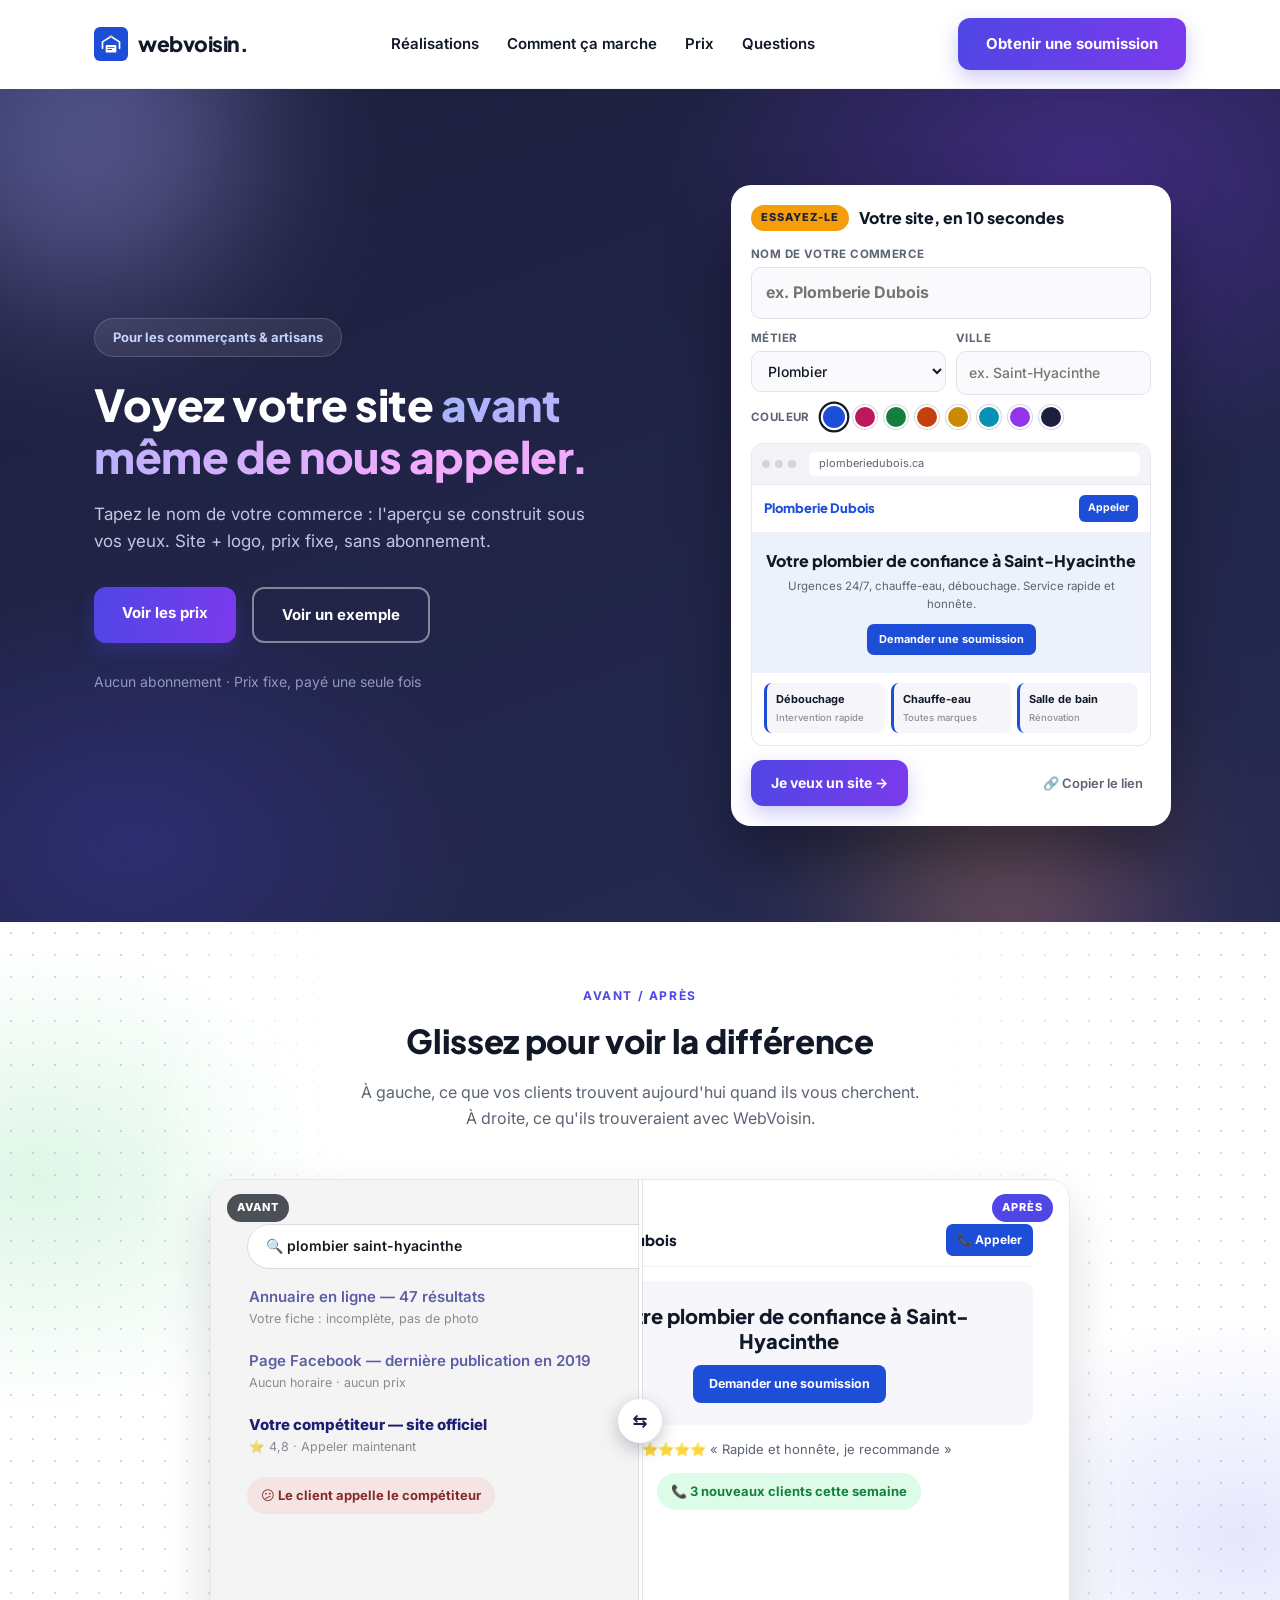
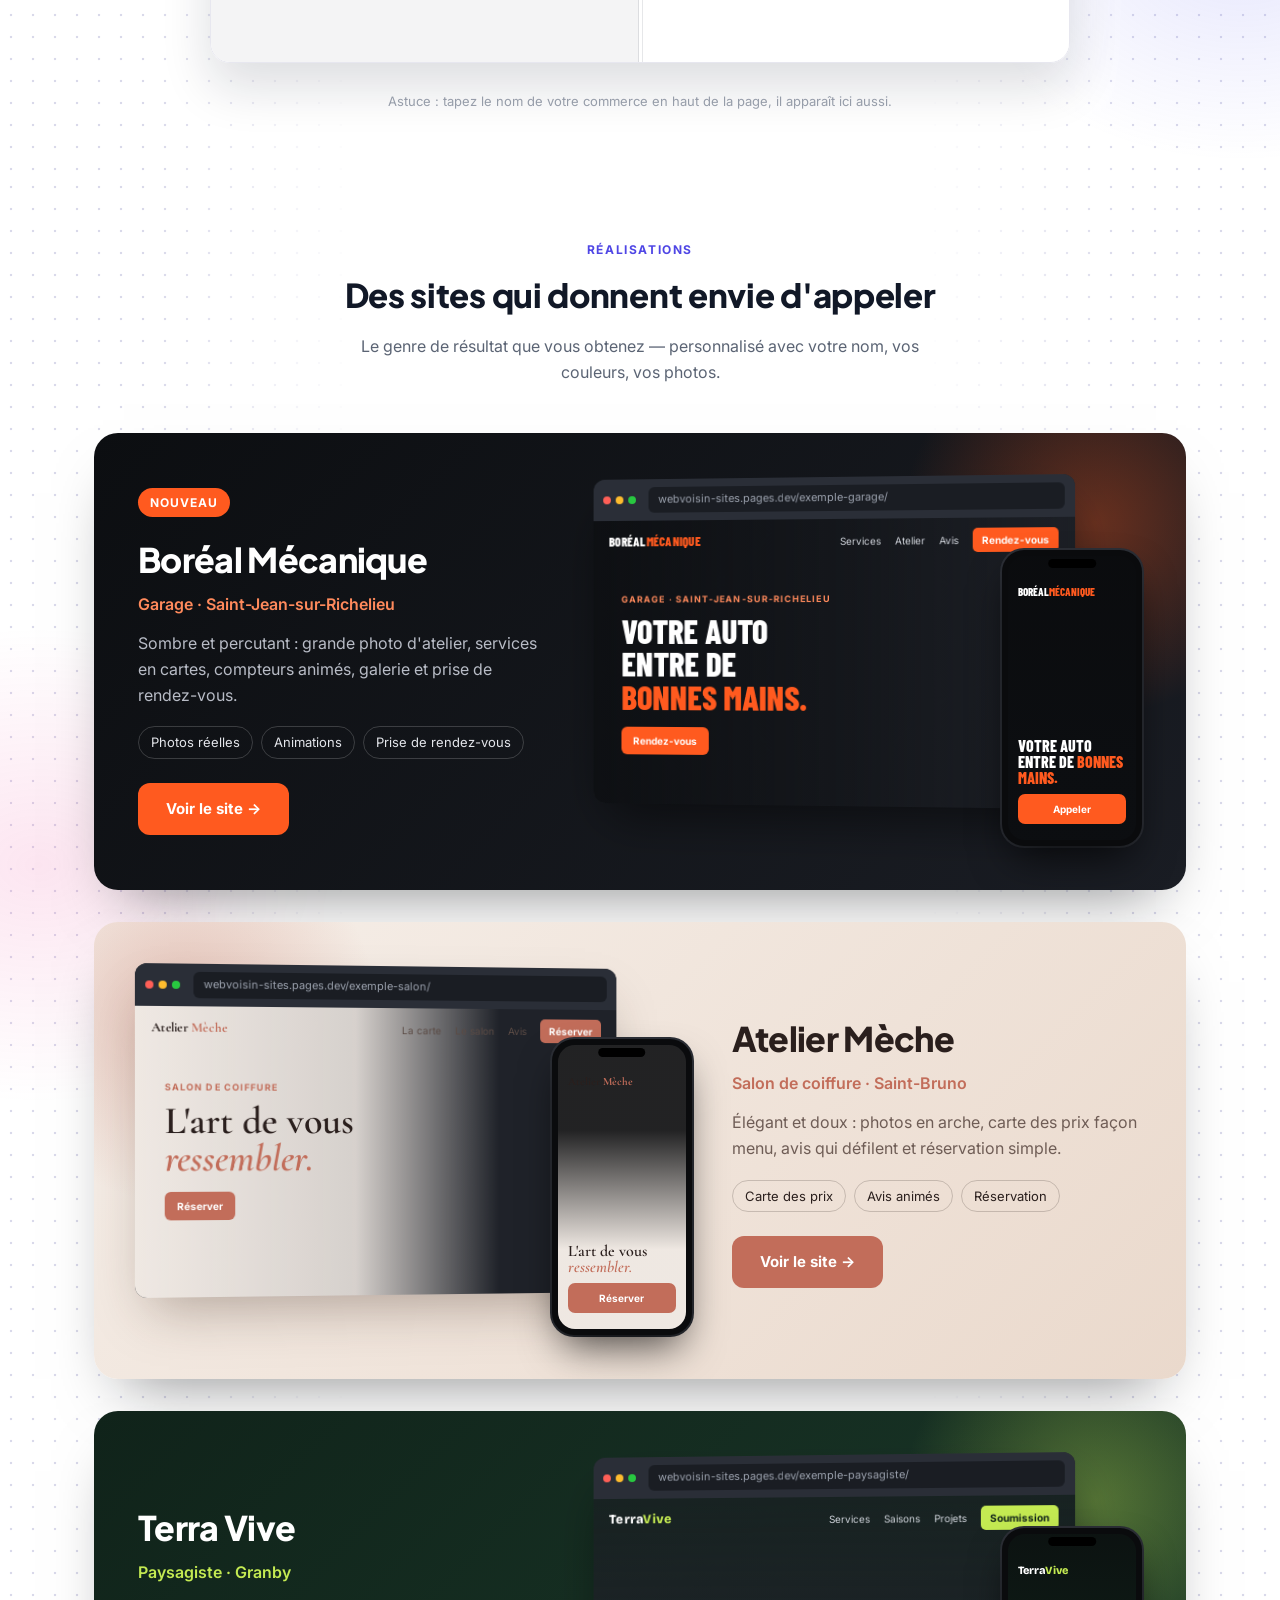
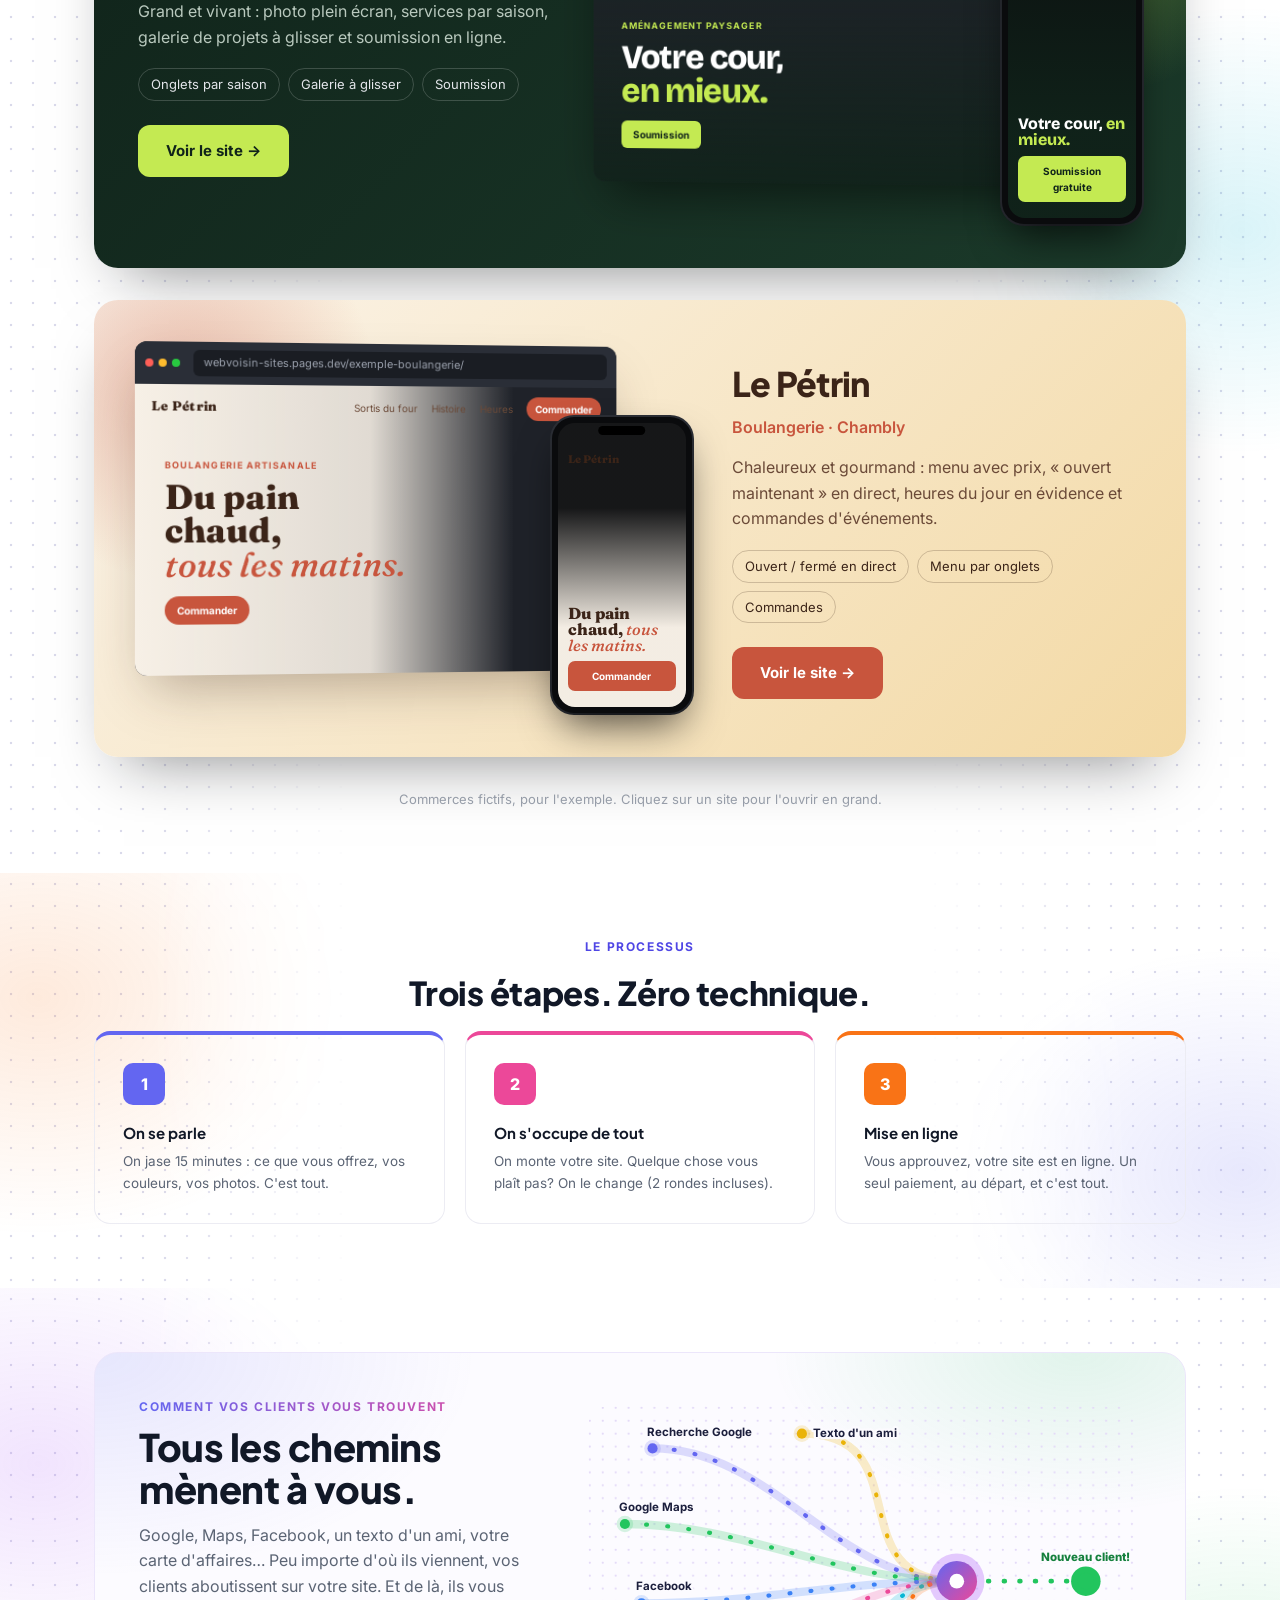
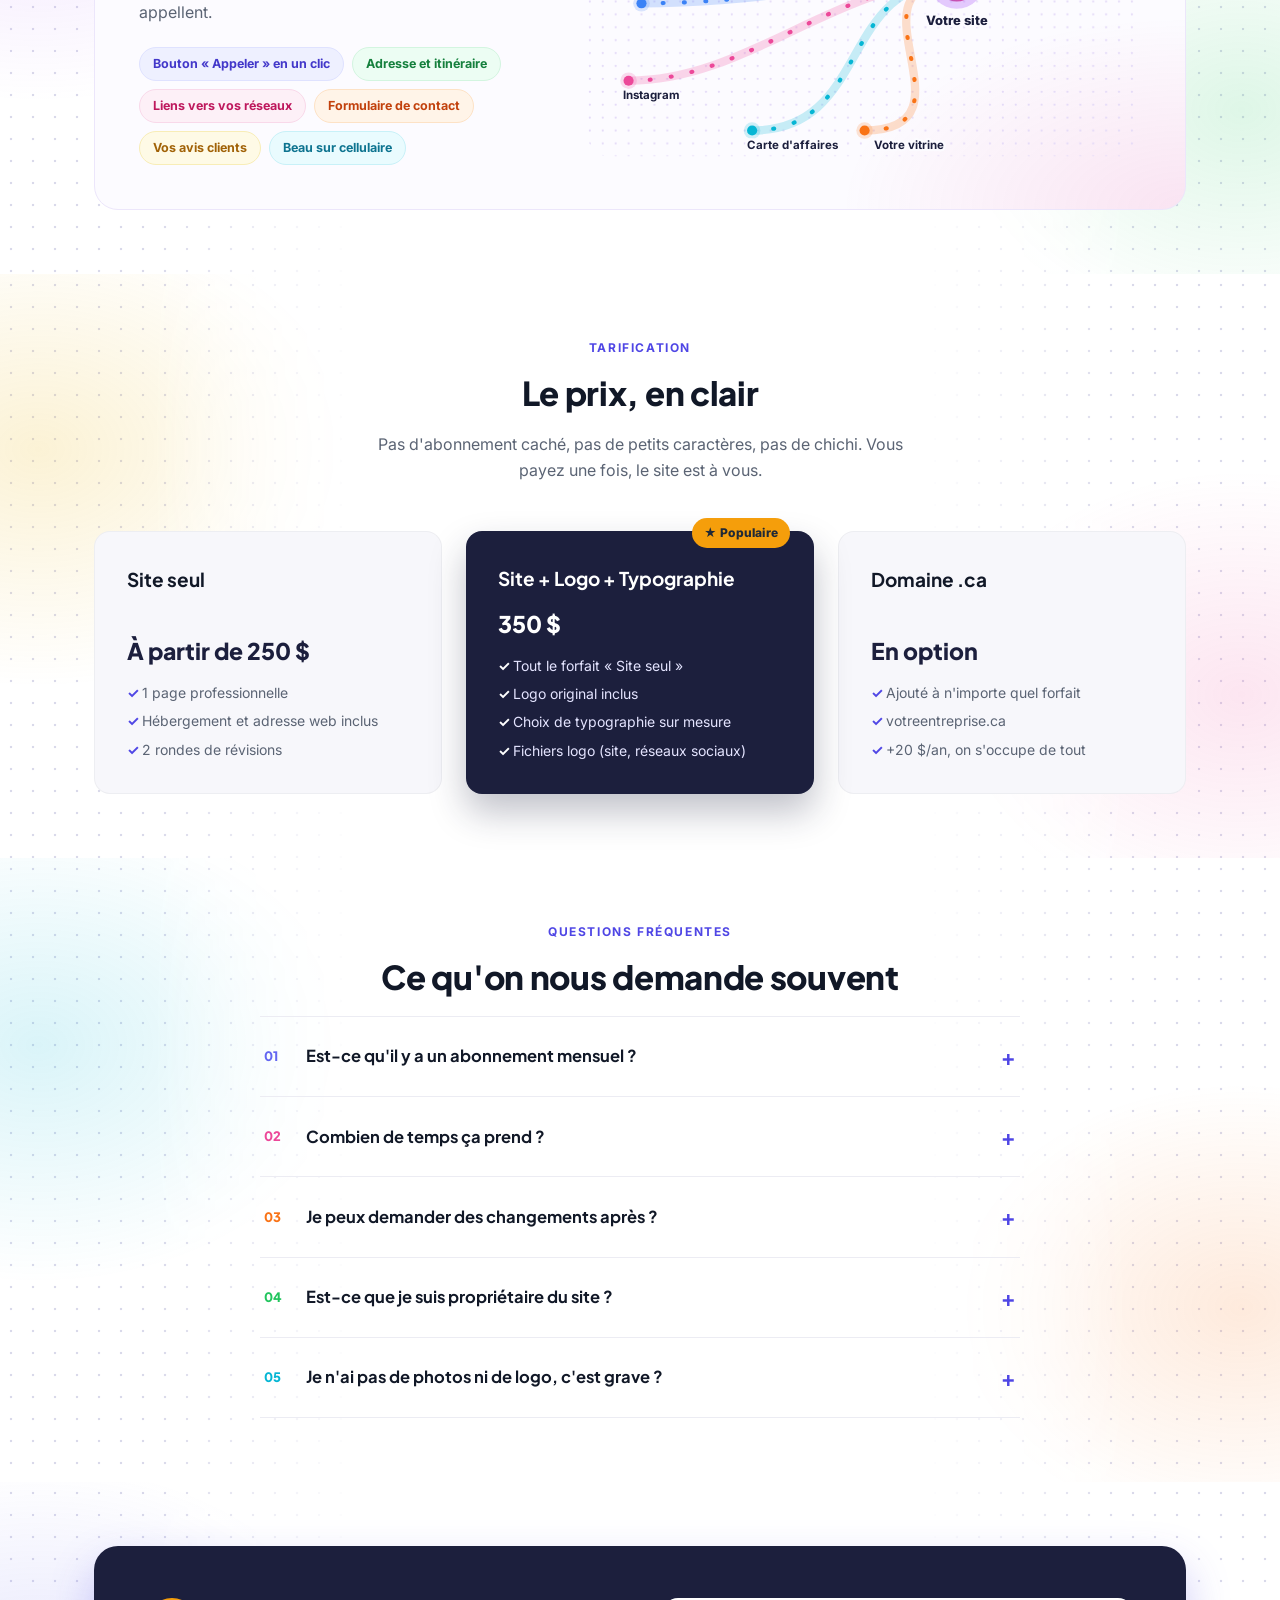
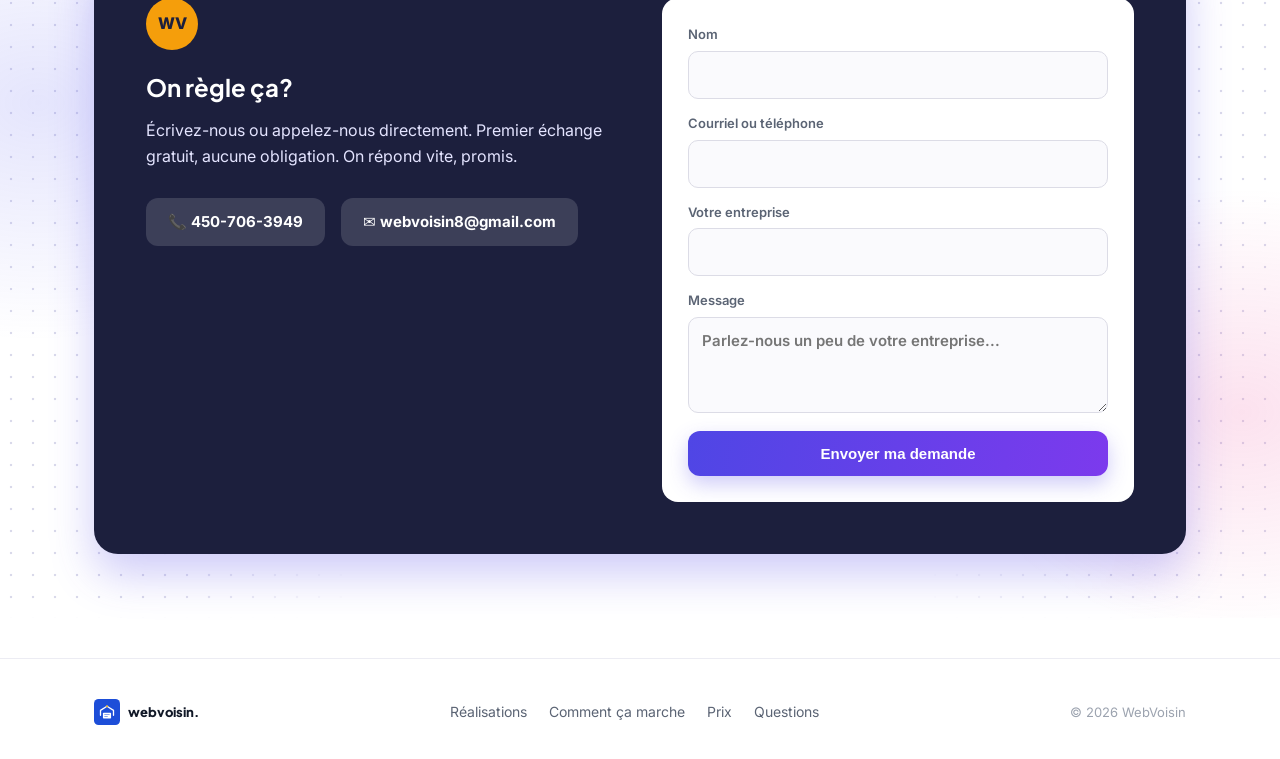
==== commit 057f1bd9: "3 nouveaux sites d'exemple + vitrines" ====
--- a/index.html
+++ b/index.html
@@ -29,7 +29,7 @@
 <meta name="twitter:image" content="https://webvoisin.pages.dev/og-image-v2.png">
 <link rel="icon" href="logo.svg">
 <link rel="preconnect" href="https://fonts.googleapis.com">
-<link href="https://fonts.googleapis.com/css2?family=Barlow+Condensed:wght@800&family=Inter:wght@400;500;600;700&family=Plus+Jakarta+Sans:wght@600;700;800&display=swap" rel="stylesheet">
+<link href="https://fonts.googleapis.com/css2?family=Barlow+Condensed:wght@800&family=Cormorant+Garamond:ital,wght@1,600&family=Bricolage+Grotesque:opsz,wght@12..96,800&family=Fraunces:ital,opsz,wght@0,9..144,700;1,9..144,500&family=Inter:wght@400;500;600;700&family=Plus+Jakarta+Sans:wght@600;700;800&display=swap" rel="stylesheet">
 <link rel="stylesheet" href="style.css">
 </head>
 <body>
@@ -136,83 +136,111 @@
   <div class="eyebrow eyebrow-light">Réalisations</div>
   <h2 class="section-title">Des sites qui donnent envie d'appeler</h2>
   <p class="section-sub">Le genre de résultat que vous obtenez — personnalisé avec votre nom, vos couleurs, vos photos.</p>
-  <a class="showcase" href="exemples/garage-boreal/" target="_blank" rel="noopener noreferrer">
+  <a class="showcase sc-garage" href="https://webvoisin-sites.pages.dev/exemple-garage/" target="_blank" rel="noopener noreferrer">
     <div class="sc-text">
       <span class="sc-tag">Nouveau</span>
       <h3>Boréal Mécanique</h3>
       <p class="sc-type">Garage · Saint-Jean-sur-Richelieu</p>
-      <p class="sc-desc">Site sombre et percutant pour un garage : grande photo d'atelier, services en cartes, compteurs animés, galerie et prise de rendez-vous.</p>
+      <p class="sc-desc">Sombre et percutant : grande photo d'atelier, services en cartes, compteurs animés, galerie et prise de rendez-vous.</p>
       <ul class="sc-tags"><li>Photos réelles</li><li>Animations</li><li>Prise de rendez-vous</li></ul>
-      <span class="btn btn-primary sc-btn">Voir le site →</span>
+      <span class="btn sc-btn">Voir le site →</span>
     </div>
     <div class="sc-devices" aria-hidden="true">
       <div class="sc-desk">
-        <div class="sc-bar"><span></span><span></span><span></span><div class="sc-url">webvoisin.pages.dev/exemples/garage-boreal/</div></div>
+        <div class="sc-bar"><span></span><span></span><span></span><div class="sc-url">webvoisin-sites.pages.dev/exemple-garage/</div></div>
         <div class="sc-screen">
-          <div class="sc-nav"><b>BORÉAL<em>MÉCANIQUE</em></b><i>Services</i><i>Atelier</i><i>Avis</i><u>450-555-0148</u></div>
-          <div class="sc-hero"><small>Garage · Saint-Jean-sur-Richelieu</small><strong>Votre auto<br>entre de<br><em>bonnes mains.</em></strong><span>Prendre rendez-vous</span></div>
+          <div class="sc-nav"><b>BORÉAL<em>MÉCANIQUE</em></b><i>Services</i><i>Atelier</i><i>Avis</i><u>Rendez-vous</u></div>
+          <div class="sc-hero"><small>Garage · Saint-Jean-sur-Richelieu</small><strong>Votre auto<br>entre de<br><em>bonnes mains.</em></strong><span>Rendez-vous</span></div>
         </div>
       </div>
       <div class="sc-phone">
         <div class="sc-notch"></div>
         <div class="sc-pscreen">
-          <div class="sc-pnav"><b>BORÉAL<em>MÉCA</em></b></div>
+          <div class="sc-pnav"><b>BORÉAL<em>MÉCANIQUE</em></b></div>
           <div class="sc-phero"><strong>Votre auto entre de <em>bonnes mains.</em></strong><span>Appeler</span></div>
         </div>
       </div>
     </div>
   </a>
-  <div class="grid-3">
-    <a href="templates/exemple.html" target="_blank" rel="noopener noreferrer" class="example-card">
-      <div class="mini mini-blue" aria-hidden="true">
-        <div class="mini-bar"><span></span><span></span><span></span><div class="mini-url">plomberiedubois.ca</div></div>
-        <div class="mini-nav"><b>Plomberie Dubois</b><i>450-555-1234</i></div>
-        <div class="mini-hero">
-          <div class="mini-h">Un plombier de confiance à Saint-Hyacinthe, 24/7</div>
-          <div class="mini-p">Débouchage, chauffe-eau, salle de bain.</div>
-          <span class="mini-btn">Demander une soumission</span>
-        </div>
-        <div class="mini-cards"><div><b>Débouchage</b><i>Caméra incluse</i></div><div><b>Chauffe-eau</b><i>Toutes marques</i></div><div><b>Rénovation</b><i>Salle de bain</i></div></div>
-      </div>
-      <div class="example-info">
-        <h3>Plomberie Dubois</h3>
-        <p>Plombier · Saint-Hyacinthe</p>
-      </div>
-    </a>
-    <a href="templates/exemple2.html" target="_blank" rel="noopener noreferrer" class="example-card">
-      <div class="mini mini-pink" aria-hidden="true">
-        <div class="mini-bar"><span></span><span></span><span></span><div class="mini-url">salonelegance.ca</div></div>
-        <div class="mini-nav"><b>Salon Élégance</b><i>450-555-9876</i></div>
-        <div class="mini-hero">
-          <div class="mini-h">Votre salon de coiffure à Saint-Bruno</div>
-          <div class="mini-p">Coupe, couleur, coiffure d'événement.</div>
-          <span class="mini-btn">Prendre rendez-vous</span>
-        </div>
-        <div class="mini-cards"><div><b>Coupe</b><i>Femmes et hommes</i></div><div><b>Couleur</b><i>Mèches, balayage</i></div><div><b>Événement</b><i>Mariages</i></div></div>
-      </div>
-      <div class="example-info">
-        <h3>Salon Élégance</h3>
-        <p>Coiffure · Saint-Bruno</p>
-      </div>
-    </a>
-    <a href="templates/exemple3.html" target="_blank" rel="noopener noreferrer" class="example-card">
-      <div class="mini mini-green" aria-hidden="true">
-        <div class="mini-bar"><span></span><span></span><span></span><div class="mini-url">vertnature.ca</div></div>
-        <div class="mini-nav"><b>Vert Nature</b><i>450-555-4321</i></div>
-        <div class="mini-hero">
-          <div class="mini-h">Aménagement paysager à Beloeil et les environs</div>
-          <div class="mini-p">Tonte, jardins, déneigement.</div>
-          <span class="mini-btn">Devis gratuit</span>
-        </div>
-        <div class="mini-cards"><div><b>Pelouse</b><i>Tonte, aération</i></div><div><b>Jardins</b><i>Pavé-uni, haies</i></div><div><b>Déneigement</b><i>Avant 7 h</i></div></div>
-      </div>
-      <div class="example-info">
-        <h3>Paysagement Vert Nature</h3>
-        <p>Aménagement paysager · Beloeil</p>
-      </div>
-    </a>
-  </div>
-  <p class="fine-print">Commerces fictifs, pour l'exemple. Cliquez pour ouvrir en grand.</p>
+  <a class="showcase sc-salon flip" href="https://webvoisin-sites.pages.dev/exemple-salon/" target="_blank" rel="noopener noreferrer">
+    <div class="sc-text">
+      
+      <h3>Atelier Mèche</h3>
+      <p class="sc-type">Salon de coiffure · Saint-Bruno</p>
+      <p class="sc-desc">Élégant et doux : photos en arche, carte des prix façon menu, avis qui défilent et réservation simple.</p>
+      <ul class="sc-tags"><li>Carte des prix</li><li>Avis animés</li><li>Réservation</li></ul>
+      <span class="btn sc-btn">Voir le site →</span>
+    </div>
+    <div class="sc-devices" aria-hidden="true">
+      <div class="sc-desk">
+        <div class="sc-bar"><span></span><span></span><span></span><div class="sc-url">webvoisin-sites.pages.dev/exemple-salon/</div></div>
+        <div class="sc-screen">
+          <div class="sc-nav"><b>Atelier <em>Mèche</em></b><i>La carte</i><i>Le salon</i><i>Avis</i><u>Réserver</u></div>
+          <div class="sc-hero"><small>Salon de coiffure</small><strong>L'art de vous<br><em>ressembler.</em></strong><span>Réserver</span></div>
+        </div>
+      </div>
+      <div class="sc-phone">
+        <div class="sc-notch"></div>
+        <div class="sc-pscreen">
+          <div class="sc-pnav"><b>Atelier <em>Mèche</em></b></div>
+          <div class="sc-phero"><strong>L'art de vous <em>ressembler.</em></strong><span>Réserver</span></div>
+        </div>
+      </div>
+    </div>
+  </a>
+  <a class="showcase sc-paysage" href="https://webvoisin-sites.pages.dev/exemple-paysagiste/" target="_blank" rel="noopener noreferrer">
+    <div class="sc-text">
+      
+      <h3>Terra Vive</h3>
+      <p class="sc-type">Paysagiste · Granby</p>
+      <p class="sc-desc">Grand et vivant : photo plein écran, services par saison, galerie de projets à glisser et soumission en ligne.</p>
+      <ul class="sc-tags"><li>Onglets par saison</li><li>Galerie à glisser</li><li>Soumission</li></ul>
+      <span class="btn sc-btn">Voir le site →</span>
+    </div>
+    <div class="sc-devices" aria-hidden="true">
+      <div class="sc-desk">
+        <div class="sc-bar"><span></span><span></span><span></span><div class="sc-url">webvoisin-sites.pages.dev/exemple-paysagiste/</div></div>
+        <div class="sc-screen">
+          <div class="sc-nav"><b>Terra<em>Vive</em></b><i>Services</i><i>Saisons</i><i>Projets</i><u>Soumission</u></div>
+          <div class="sc-hero"><small>Aménagement paysager</small><strong>Votre cour,<br><em>en mieux.</em></strong><span>Soumission</span></div>
+        </div>
+      </div>
+      <div class="sc-phone">
+        <div class="sc-notch"></div>
+        <div class="sc-pscreen">
+          <div class="sc-pnav"><b>Terra<em>Vive</em></b></div>
+          <div class="sc-phero"><strong>Votre cour, <em>en mieux.</em></strong><span>Soumission gratuite</span></div>
+        </div>
+      </div>
+    </div>
+  </a>
+  <a class="showcase sc-pain flip" href="https://webvoisin-sites.pages.dev/exemple-boulangerie/" target="_blank" rel="noopener noreferrer">
+    <div class="sc-text">
+      
+      <h3>Le Pétrin</h3>
+      <p class="sc-type">Boulangerie · Chambly</p>
+      <p class="sc-desc">Chaleureux et gourmand : menu avec prix, « ouvert maintenant » en direct, heures du jour en évidence et commandes d'événements.</p>
+      <ul class="sc-tags"><li>Ouvert / fermé en direct</li><li>Menu par onglets</li><li>Commandes</li></ul>
+      <span class="btn sc-btn">Voir le site →</span>
+    </div>
+    <div class="sc-devices" aria-hidden="true">
+      <div class="sc-desk">
+        <div class="sc-bar"><span></span><span></span><span></span><div class="sc-url">webvoisin-sites.pages.dev/exemple-boulangerie/</div></div>
+        <div class="sc-screen">
+          <div class="sc-nav"><b>Le Pétrin</b><i>Sortis du four</i><i>Histoire</i><i>Heures</i><u>Commander</u></div>
+          <div class="sc-hero"><small>Boulangerie artisanale</small><strong>Du pain chaud,<br><em>tous les matins.</em></strong><span>Commander</span></div>
+        </div>
+      </div>
+      <div class="sc-phone">
+        <div class="sc-notch"></div>
+        <div class="sc-pscreen">
+          <div class="sc-pnav"><b>Le Pétrin</b></div>
+          <div class="sc-phero"><strong>Du pain chaud, <em>tous les matins.</em></strong><span>Commander</span></div>
+        </div>
+      </div>
+    </div>
+  </a>
+  <p class="fine-print">Commerces fictifs, pour l'exemple. Cliquez sur un site pour l'ouvrir en grand.</p>
 </section>
 
 <section id="comment" class="wrap reveal">
--- a/style.css
+++ b/style.css
@@ -403,45 +403,64 @@
 .pv-service span{font-size:9.5px;font-weight:500;color:#8a8f9c}
 .pv-service span:first-child{font-size:inherit}
 
-/* Vitrine exemple vedette */
-.showcase{display:grid;grid-template-columns:1fr 1.35fr;gap:40px;align-items:center;background:linear-gradient(135deg,#0c0e11 0%,#1a1d24 100%);border-radius:24px;padding:44px;margin:0 0 40px;color:#fff;position:relative;overflow:hidden;text-decoration:none;box-shadow:0 30px 60px -30px rgba(12,14,17,.6)}
-.showcase::before{content:"";position:absolute;right:-120px;top:-120px;width:420px;height:420px;border-radius:50%;background:radial-gradient(circle,rgba(255,90,31,.35),transparent 65%);pointer-events:none}
+/* Vitrines d'exemples (style klikoo) */
+.showcase{--bg1:#0c0e11;--bg2:#1a1d24;--acc:#ff5a1f;--acc2:#ff8a5c;--txt:#fff;--muted:#b8bcc6;--chip:rgba(255,255,255,.18);--chipt:#e4e6eb;--font:'Barlow Condensed','Inter',sans-serif;--up:uppercase;--img:url("https://images.unsplash.com/photo-1619642751034-765dfdf7c58e?w=900&q=70&auto=format&fit=crop");--ov:linear-gradient(90deg,rgba(12,14,17,.92) 0%,rgba(12,14,17,.55) 55%,rgba(12,14,17,.15) 100%);--pov:linear-gradient(180deg,rgba(12,14,17,.3),rgba(12,14,17,.95) 70%);--btnc:#fff;
+ display:grid;grid-template-columns:1fr 1.35fr;gap:40px;align-items:center;background:linear-gradient(135deg,var(--bg1) 0%,var(--bg2) 100%);border-radius:24px;padding:44px;margin:0 0 32px;color:var(--txt);position:relative;overflow:hidden;text-decoration:none;box-shadow:0 30px 60px -30px rgba(12,14,17,.5);transition:transform .4s ease,box-shadow .4s ease}
+.showcase:hover{transform:translateY(-4px);box-shadow:0 40px 70px -30px rgba(12,14,17,.55)}
+.showcase.flip{grid-template-columns:1.35fr 1fr}
+.showcase.flip .sc-text{order:2}
+.showcase.flip .sc-devices{order:1}
+.showcase::before{content:"";position:absolute;right:-120px;top:-120px;width:420px;height:420px;border-radius:50%;background:radial-gradient(circle,var(--acc),transparent 65%);opacity:.35;pointer-events:none}
+.showcase.flip::before{right:auto;left:-120px}
 .sc-text{position:relative;z-index:1}
-.sc-tag{display:inline-block;background:#ff5a1f;color:#fff;font-size:12px;font-weight:700;letter-spacing:.08em;text-transform:uppercase;padding:5px 12px;border-radius:999px}
-.showcase h3{font-size:34px;font-weight:800;margin:16px 0 4px;letter-spacing:-.02em;color:#fff}
-.sc-type{color:#ff8a5c;font-weight:600;margin:0 0 14px}
-.sc-desc{color:#b8bcc6;line-height:1.6;margin:0 0 18px}
+.sc-tag{display:inline-block;background:var(--acc);color:#fff;font-size:12px;font-weight:700;letter-spacing:.08em;text-transform:uppercase;padding:5px 12px;border-radius:999px;margin-bottom:16px}
+.showcase h3{font-size:34px;font-weight:800;margin:0 0 4px;letter-spacing:-.02em;color:var(--txt)}
+.sc-type{color:var(--acc2);font-weight:600;margin:0 0 14px}
+.sc-desc{color:var(--muted);line-height:1.6;margin:0 0 18px}
 .sc-tags{list-style:none;display:flex;flex-wrap:wrap;gap:8px;padding:0;margin:0 0 24px}
-.sc-tags li{border:1px solid rgba(255,255,255,.18);border-radius:999px;padding:5px 12px;font-size:13px;color:#e4e6eb}
-.sc-btn{background:#ff5a1f;border-color:#ff5a1f}
-.showcase:hover .sc-btn{transform:translateY(-2px)}
+.sc-tags li{border:1px solid var(--chip);border-radius:999px;padding:5px 12px;font-size:13px;color:var(--chipt)}
+.sc-btn{background:var(--acc);border:0;color:var(--btnc);transition:transform .25s}
+.showcase:hover .sc-btn{transform:translateX(4px)}
 .sc-devices{position:relative;z-index:1;padding:0 70px 40px 0}
-.sc-desk{border-radius:12px;overflow:hidden;background:#1f2229;box-shadow:0 25px 50px -15px rgba(0,0,0,.7);transform:perspective(1400px) rotateY(-6deg);transition:transform .5s ease}
+.sc-desk{border-radius:12px;overflow:hidden;background:#1f2229;box-shadow:0 25px 50px -15px rgba(0,0,0,.55);transform:perspective(1400px) rotateY(-6deg);transition:transform .5s ease}
+.showcase.flip .sc-desk{transform:perspective(1400px) rotateY(6deg)}
 .showcase:hover .sc-desk{transform:perspective(1400px) rotateY(0deg) translateY(-4px)}
 .sc-bar{display:flex;align-items:center;gap:5px;padding:8px 10px;background:#2a2e37}
 .sc-bar>span{width:8px;height:8px;border-radius:50%;background:#555b68}
 .sc-bar>span:first-child{background:#ff5f57}.sc-bar>span:nth-child(2){background:#febc2e}.sc-bar>span:nth-child(3){background:#28c840}
 .sc-url{margin-left:8px;flex:1;background:#1a1d23;border-radius:6px;padding:4px 10px;font-size:11px;color:#9aa0ac;white-space:nowrap;overflow:hidden;text-overflow:ellipsis}
-.sc-screen{aspect-ratio:16/9.5;background:linear-gradient(90deg,rgba(12,14,17,.92) 0%,rgba(12,14,17,.55) 55%,rgba(12,14,17,.15) 100%),url("https://images.unsplash.com/photo-1619642751034-765dfdf7c58e?w=900&q=70&auto=format&fit=crop") center/cover;display:flex;flex-direction:column;animation:scPan 14s ease-in-out infinite alternate}
+.sc-screen{aspect-ratio:16/9.5;background:var(--ov),var(--img) center/cover;display:flex;flex-direction:column;animation:scPan 14s ease-in-out infinite alternate}
 @keyframes scPan{from{background-position:center,30% center}to{background-position:center,70% center}}
-.sc-nav{display:flex;align-items:center;gap:14px;padding:10px 16px;font-size:10px;color:#cfd3da}
-.sc-nav b{font-family:'Barlow Condensed','Inter',sans-serif;font-weight:800;font-size:13px;letter-spacing:.04em;margin-right:auto;color:#fff}
-.sc-nav b em,.sc-pnav b em{font-style:normal;color:#ff5a1f;margin-left:3px}
+.sc-nav{display:flex;align-items:center;gap:14px;padding:10px 16px;font-size:10px;color:var(--navc,#cfd3da)}
+.sc-nav b{font-family:var(--font);font-weight:800;font-size:13px;letter-spacing:.02em;margin-right:auto;color:var(--htxt,#fff)}
+.sc-nav b em,.sc-pnav b em,.sc-hero strong em,.sc-phero strong em{font-style:normal;color:var(--acc)}
 .sc-nav i{font-style:normal}
-.sc-nav u{text-decoration:none;background:#ff5a1f;color:#fff;padding:4px 9px;border-radius:5px;font-weight:700}
-.sc-hero{padding:6% 6%;display:flex;flex-direction:column;align-items:flex-start;gap:8px}
-.sc-hero small{font-size:9px;color:#ff8a5c;text-transform:uppercase;letter-spacing:.12em;font-weight:700}
-.sc-hero strong{font-family:'Barlow Condensed','Inter',sans-serif;font-size:clamp(20px,3vw,34px);line-height:.95;text-transform:uppercase;font-weight:800;color:#fff}
-.sc-hero strong em,.sc-phero strong em{font-style:normal;color:#ff5a1f}
-.sc-hero span{margin-top:6px;background:#ff5a1f;color:#fff;font-size:10px;font-weight:700;padding:6px 12px;border-radius:6px}
-.sc-phone{position:absolute;right:0;bottom:0;width:28%;max-width:140px;aspect-ratio:9/19;background:#0a0b0d;border-radius:22px;padding:6px;box-shadow:0 20px 40px -10px rgba(0,0,0,.8),0 0 0 2px #2c2f36;transition:transform .5s ease}
+.sc-nav u{text-decoration:none;background:var(--acc);color:#fff;padding:4px 9px;border-radius:5px;font-weight:700}
+.sc-hero{padding:6% 6%;display:flex;flex-direction:column;align-items:flex-start;gap:8px;max-width:62%}
+.sc-hero small{font-size:9px;color:var(--acc2);text-transform:uppercase;letter-spacing:.12em;font-weight:700}
+.sc-hero strong{font-family:var(--font);font-size:clamp(20px,3vw,34px);line-height:.98;text-transform:var(--up);font-weight:800;color:var(--htxt,#fff)}
+.sc-hero span{margin-top:6px;background:var(--acc);color:#fff;font-size:10px;font-weight:700;padding:6px 12px;border-radius:6px}
+.sc-phone{position:absolute;right:0;bottom:0;width:28%;max-width:140px;aspect-ratio:9/19;background:#0a0b0d;border-radius:22px;padding:6px;box-shadow:0 20px 40px -10px rgba(0,0,0,.7),0 0 0 2px #2c2f36;transition:transform .5s ease}
 .showcase:hover .sc-phone{transform:translateY(-10px) rotate(-2deg)}
 .sc-notch{position:absolute;top:9px;left:50%;transform:translateX(-50%);width:34%;height:9px;background:#000;border-radius:6px;z-index:2}
-.sc-pscreen{height:100%;border-radius:17px;overflow:hidden;background:linear-gradient(180deg,rgba(12,14,17,.3),rgba(12,14,17,.95) 70%),url("https://images.unsplash.com/photo-1619642751034-765dfdf7c58e?w=400&q=70&auto=format&fit=crop") 40% center/cover;display:flex;flex-direction:column}
+.sc-pscreen{height:100%;border-radius:17px;overflow:hidden;background:var(--pov),var(--img) 40% center/cover;display:flex;flex-direction:column}
 .sc-pnav{padding:22px 10px 0}
-.sc-pnav b{font-family:'Barlow Condensed','Inter',sans-serif;font-weight:800;font-size:11px;color:#fff}
+.sc-pnav b{font-family:var(--font);font-weight:800;font-size:11px;color:var(--htxt,#fff)}
 .sc-phero{margin-top:auto;padding:12px 10px 16px;display:flex;flex-direction:column;gap:8px}
-.sc-phero strong{font-family:'Barlow Condensed','Inter',sans-serif;font-size:16px;line-height:1;text-transform:uppercase;font-weight:800;color:#fff}
-.sc-phero span{background:#ff5a1f;color:#fff;font-size:10px;font-weight:700;padding:7px;border-radius:7px;text-align:center}
-@media (max-width:860px){.showcase{grid-template-columns:1fr;padding:28px;gap:28px}.sc-devices{padding:0 24px 24px 0}.showcase h3{font-size:28px}}
+.sc-phero strong{font-family:var(--font);font-size:16px;line-height:1;text-transform:var(--up);font-weight:800;color:var(--htxt,#fff)}
+.sc-phero span{background:var(--acc);color:#fff;font-size:10px;font-weight:700;padding:7px;border-radius:7px;text-align:center}
+/* thèmes */
+.sc-salon{--bg1:#f6efe9;--bg2:#ead9cc;--acc:#c26d5a;--acc2:#c26d5a;--txt:#2a1f1d;--muted:#6f5d56;--chip:rgba(42,31,29,.2);--chipt:#2a1f1d;--font:'Cormorant Garamond',Georgia,serif;--up:none;--htxt:#2a1f1d;--navc:#5b4b45;--img:url("https://images.unsplash.com/photo-1580618672591-eb180b1a973f?w=900&q=70&auto=format&fit=crop");--ov:linear-gradient(90deg,rgba(246,239,233,.97) 0%,rgba(246,239,233,.85) 45%,rgba(246,239,233,0) 75%);--pov:linear-gradient(180deg,rgba(246,239,233,.1) 30%,rgba(246,239,233,.97) 72%)}
+.sc-salon .sc-hero strong,.sc-salon .sc-phero strong{font-weight:600}
+.sc-salon .sc-hero strong em,.sc-salon .sc-phero strong em{font-style:italic}
+.sc-salon .sc-hero strong{font-size:clamp(22px,3.4vw,38px)}
+.sc-paysage{--bg1:#10231a;--bg2:#1b3a2a;--acc:#c4ea52;--acc2:#c4ea52;--btnc:#10231a;--muted:#b9c9be;--font:'Bricolage Grotesque','Inter',sans-serif;--up:none;--img:url("https://images.unsplash.com/photo-1668120089662-42642838cfef?w=900&q=70&auto=format&fit=crop");--ov:linear-gradient(180deg,rgba(16,35,26,.5),rgba(16,35,26,.25) 40%,rgba(16,35,26,.9));--pov:linear-gradient(180deg,rgba(16,35,26,.3),rgba(16,35,26,.95) 70%)}
+.sc-paysage .sc-nav u,.sc-paysage .sc-hero span,.sc-paysage .sc-phero span{color:#10231a}
+.sc-paysage .sc-hero{margin-top:auto;padding-bottom:7%}
+.sc-paysage .sc-hero strong{letter-spacing:-.03em}
+.sc-pain{--bg1:#fbf4ea;--bg2:#f3d9a4;--acc:#c8553d;--acc2:#c8553d;--txt:#3b2418;--muted:#6b4a38;--chip:rgba(59,36,24,.22);--chipt:#3b2418;--font:'Fraunces',Georgia,serif;--up:none;--htxt:#3b2418;--navc:#6b4a38;--img:url("https://images.unsplash.com/photo-1517686469429-8bdb88b9f907?w=900&q=70&auto=format&fit=crop");--ov:linear-gradient(90deg,rgba(251,244,234,.98) 0%,rgba(251,244,234,.88) 48%,rgba(251,244,234,0) 78%);--pov:linear-gradient(180deg,rgba(251,244,234,.05) 30%,rgba(251,244,234,.97) 72%)}
+.sc-pain .sc-hero strong em,.sc-pain .sc-phero strong em{font-style:italic;font-weight:500}
+.sc-pain .sc-hero span,.sc-pain .sc-nav u{border-radius:999px}
+.sc-salon .sc-desk,.sc-pain .sc-desk{box-shadow:0 25px 50px -15px rgba(59,36,24,.35)}
+@media (max-width:860px){.showcase,.showcase.flip{grid-template-columns:1fr;padding:28px;gap:28px}.showcase.flip .sc-text{order:0}.sc-devices{padding:0 24px 24px 0}.showcase h3{font-size:28px}.sc-hero{max-width:75%}}
 @media (prefers-reduced-motion:reduce){.sc-screen{animation:none}}
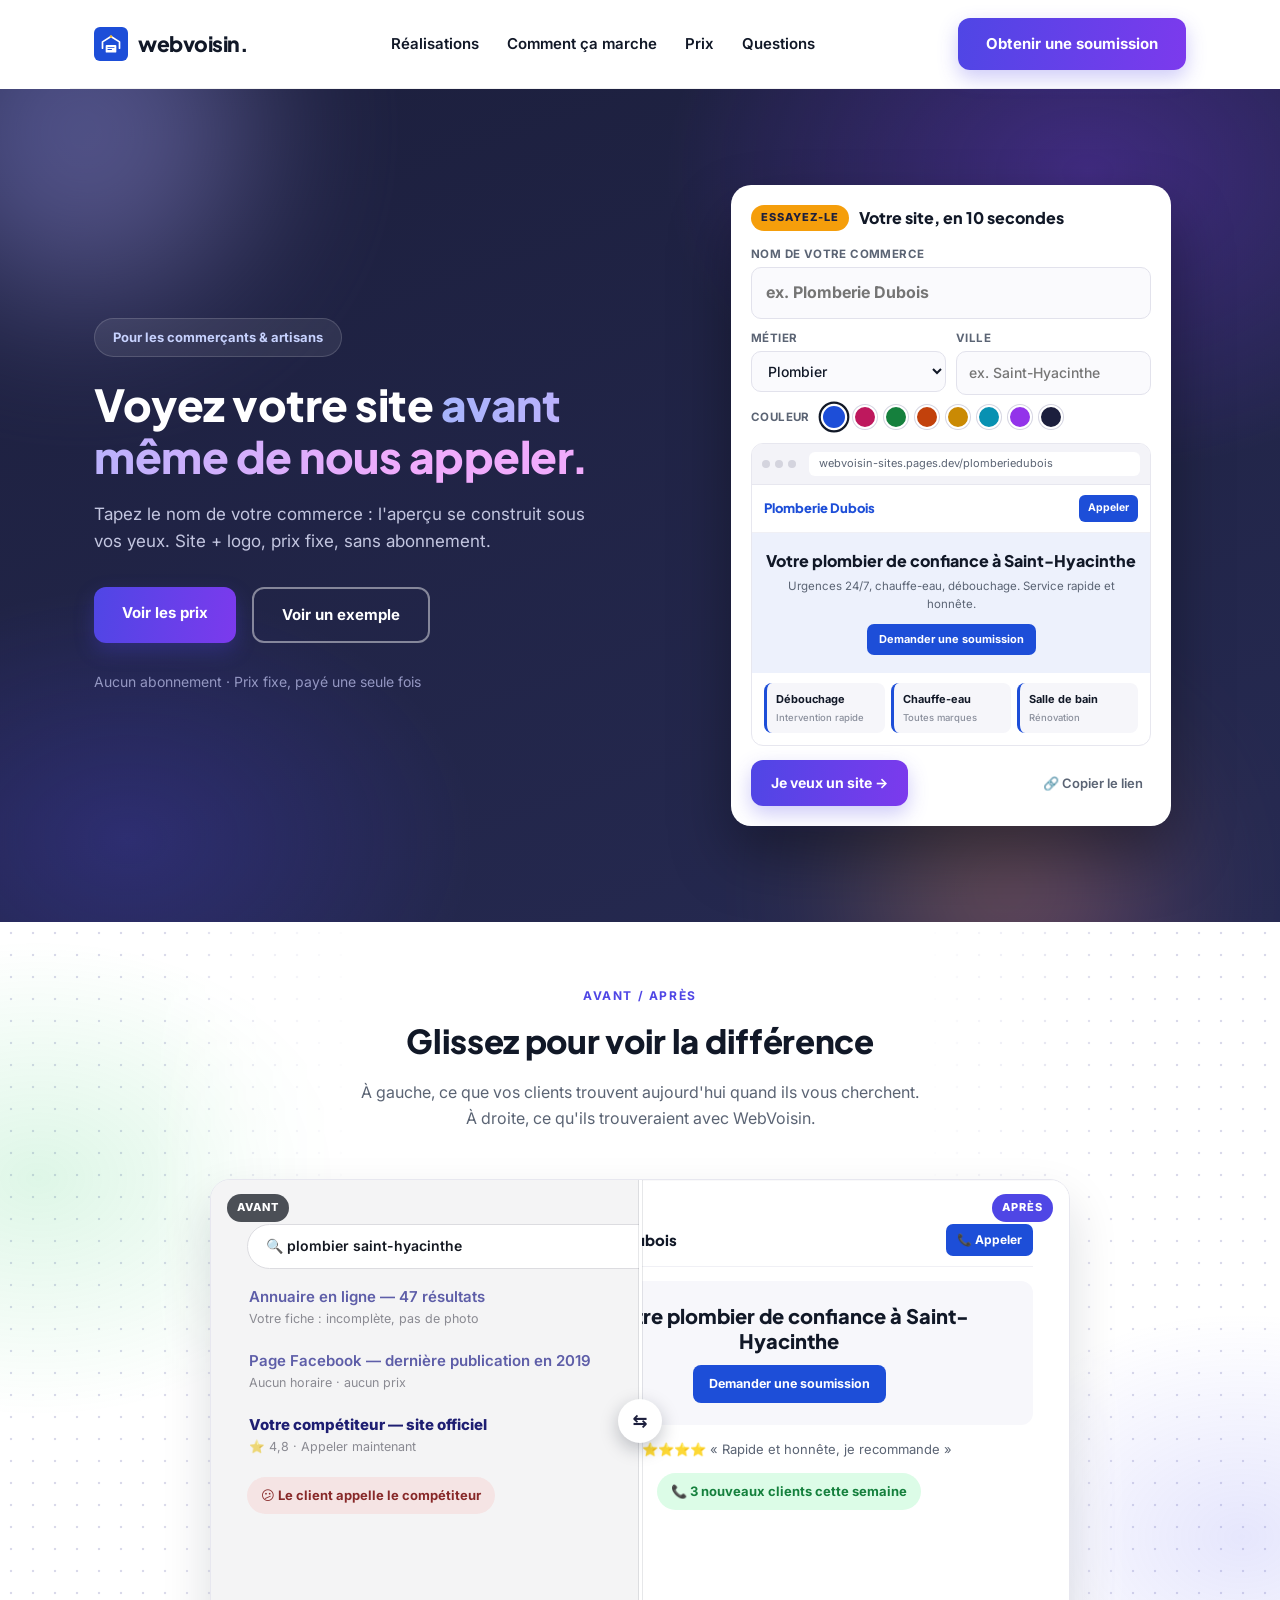
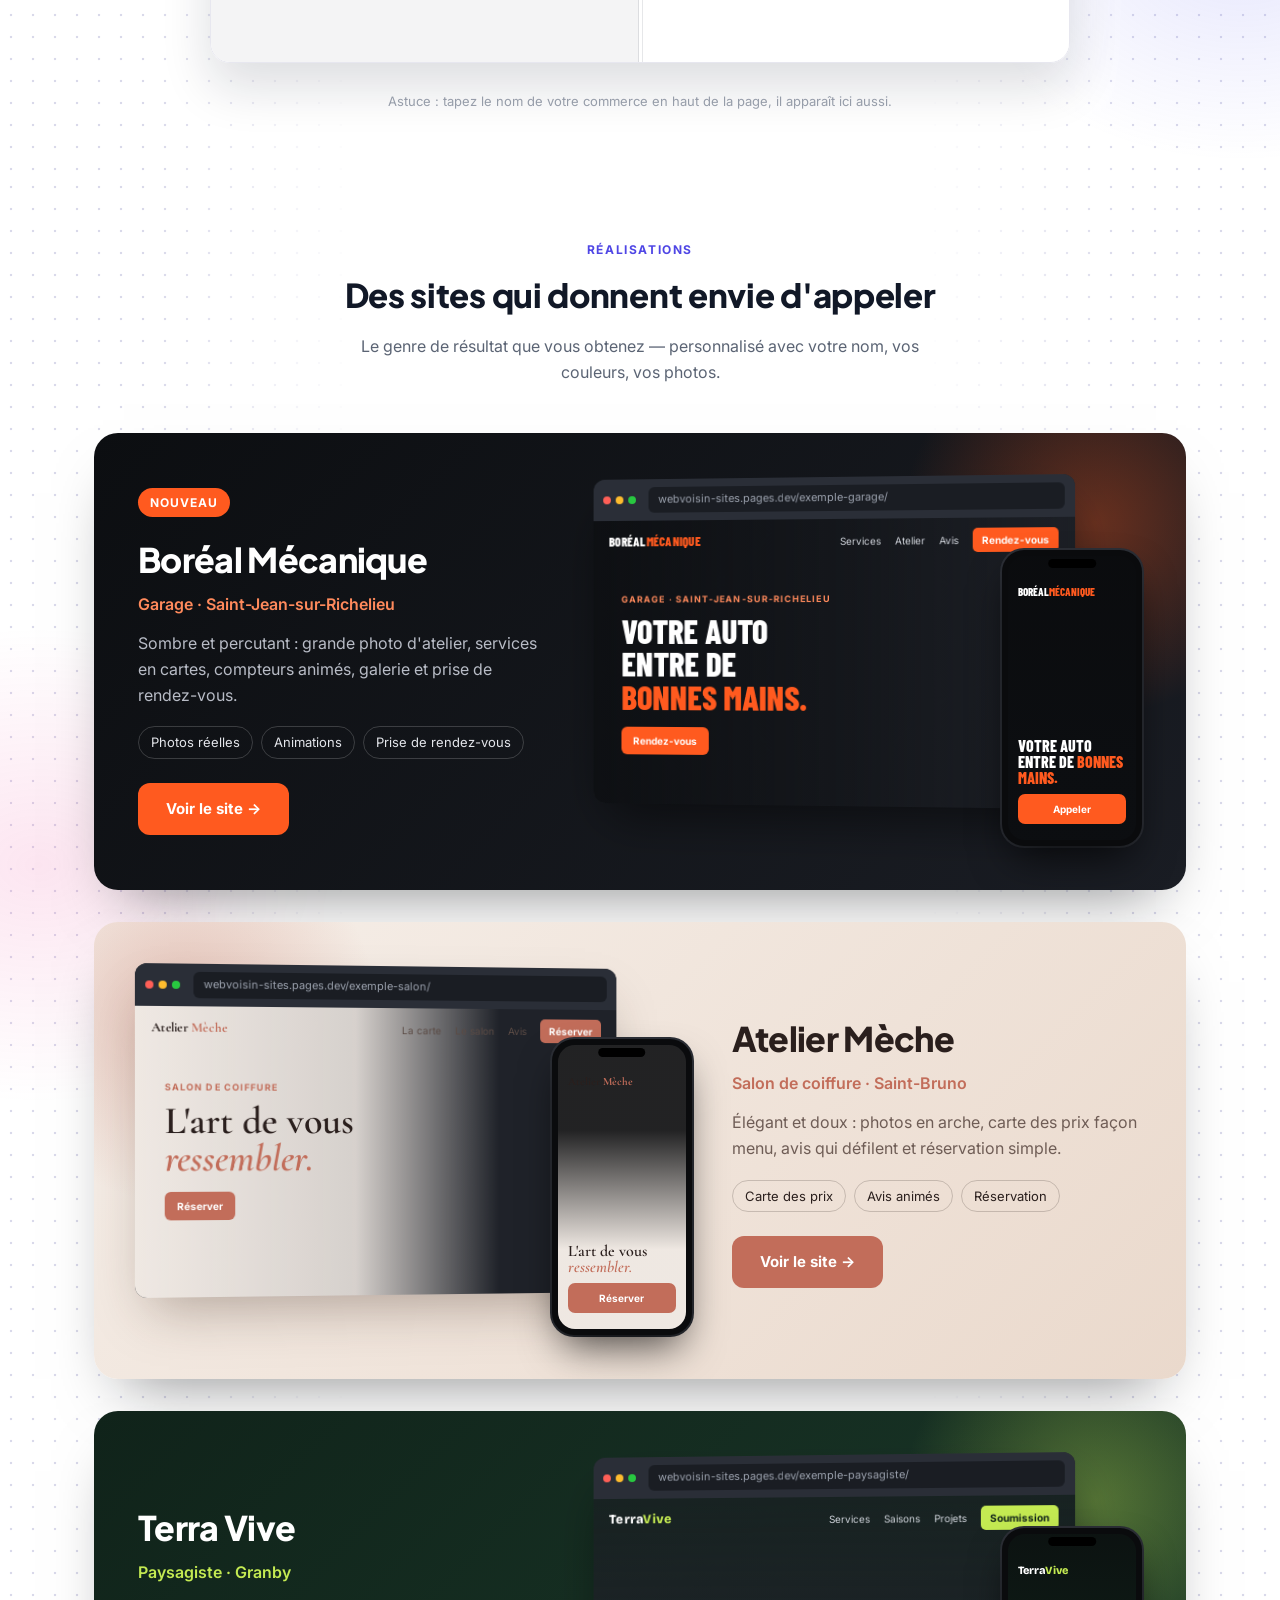
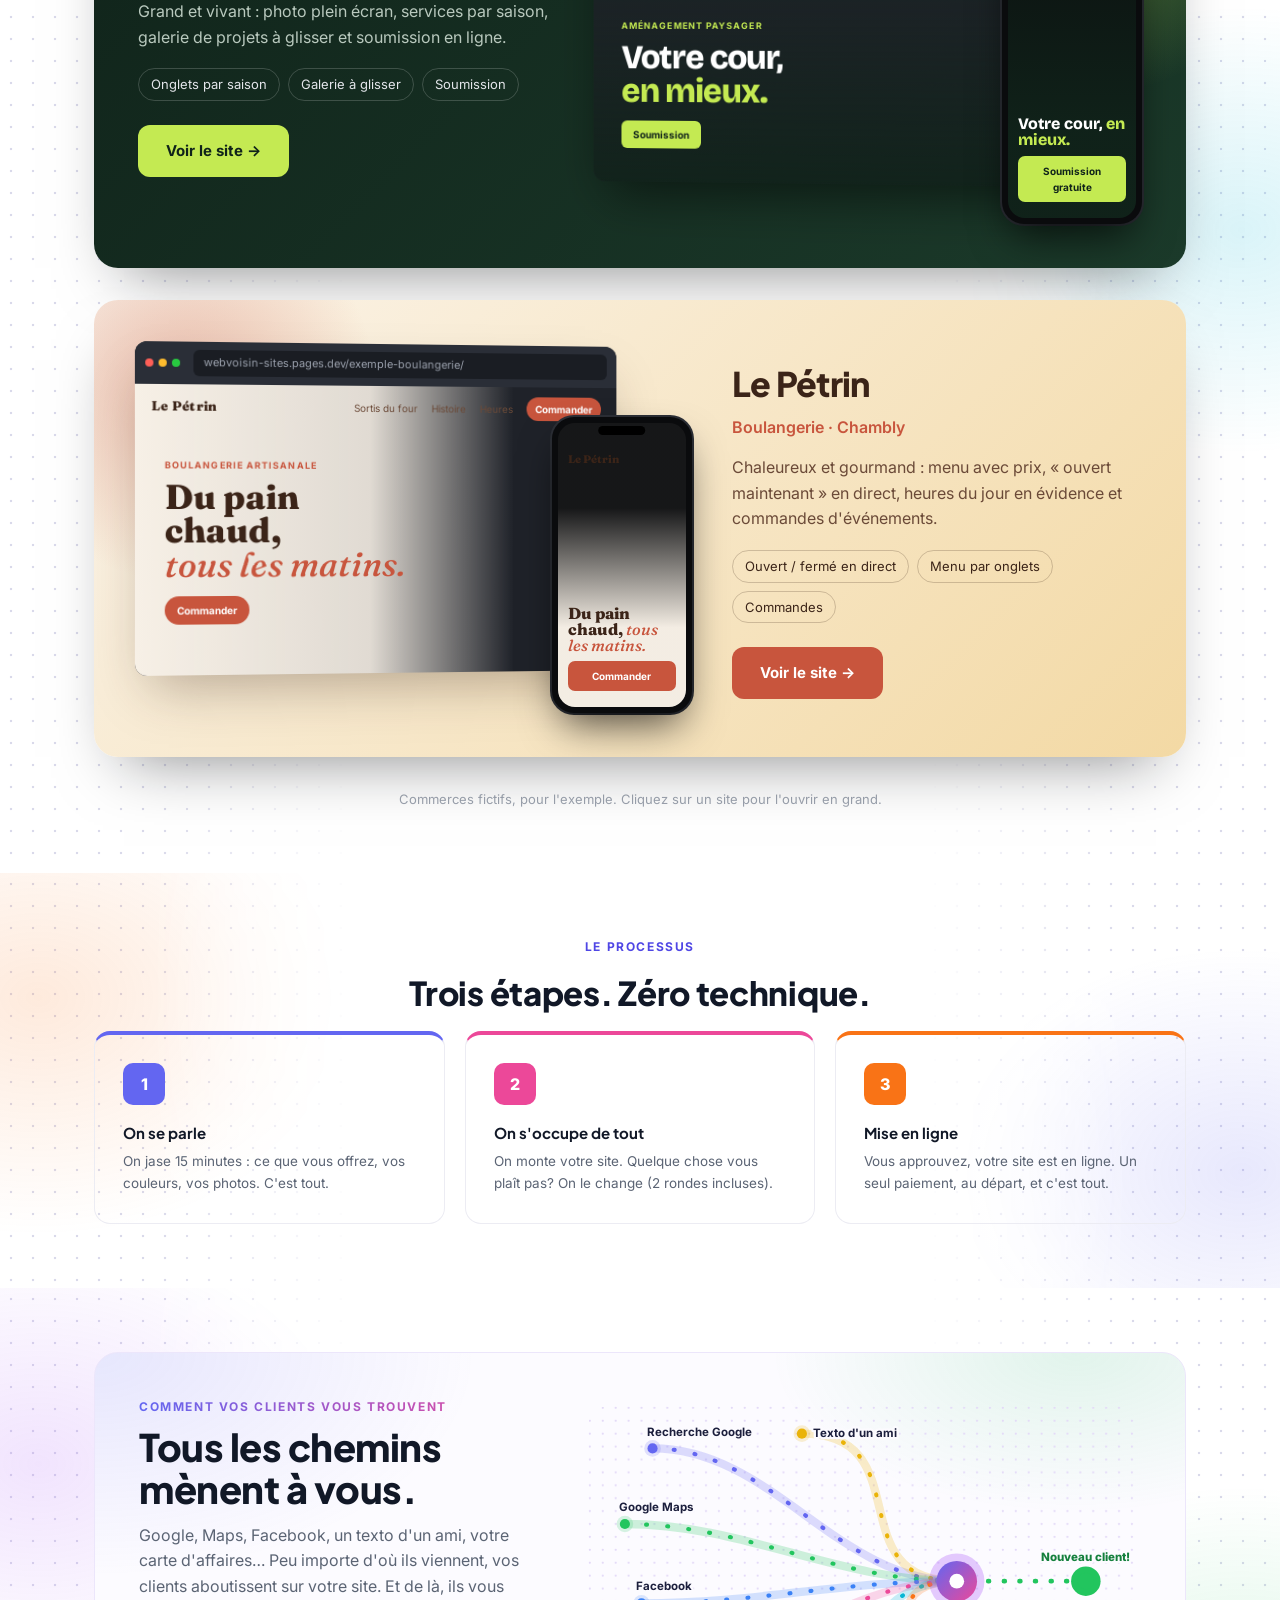
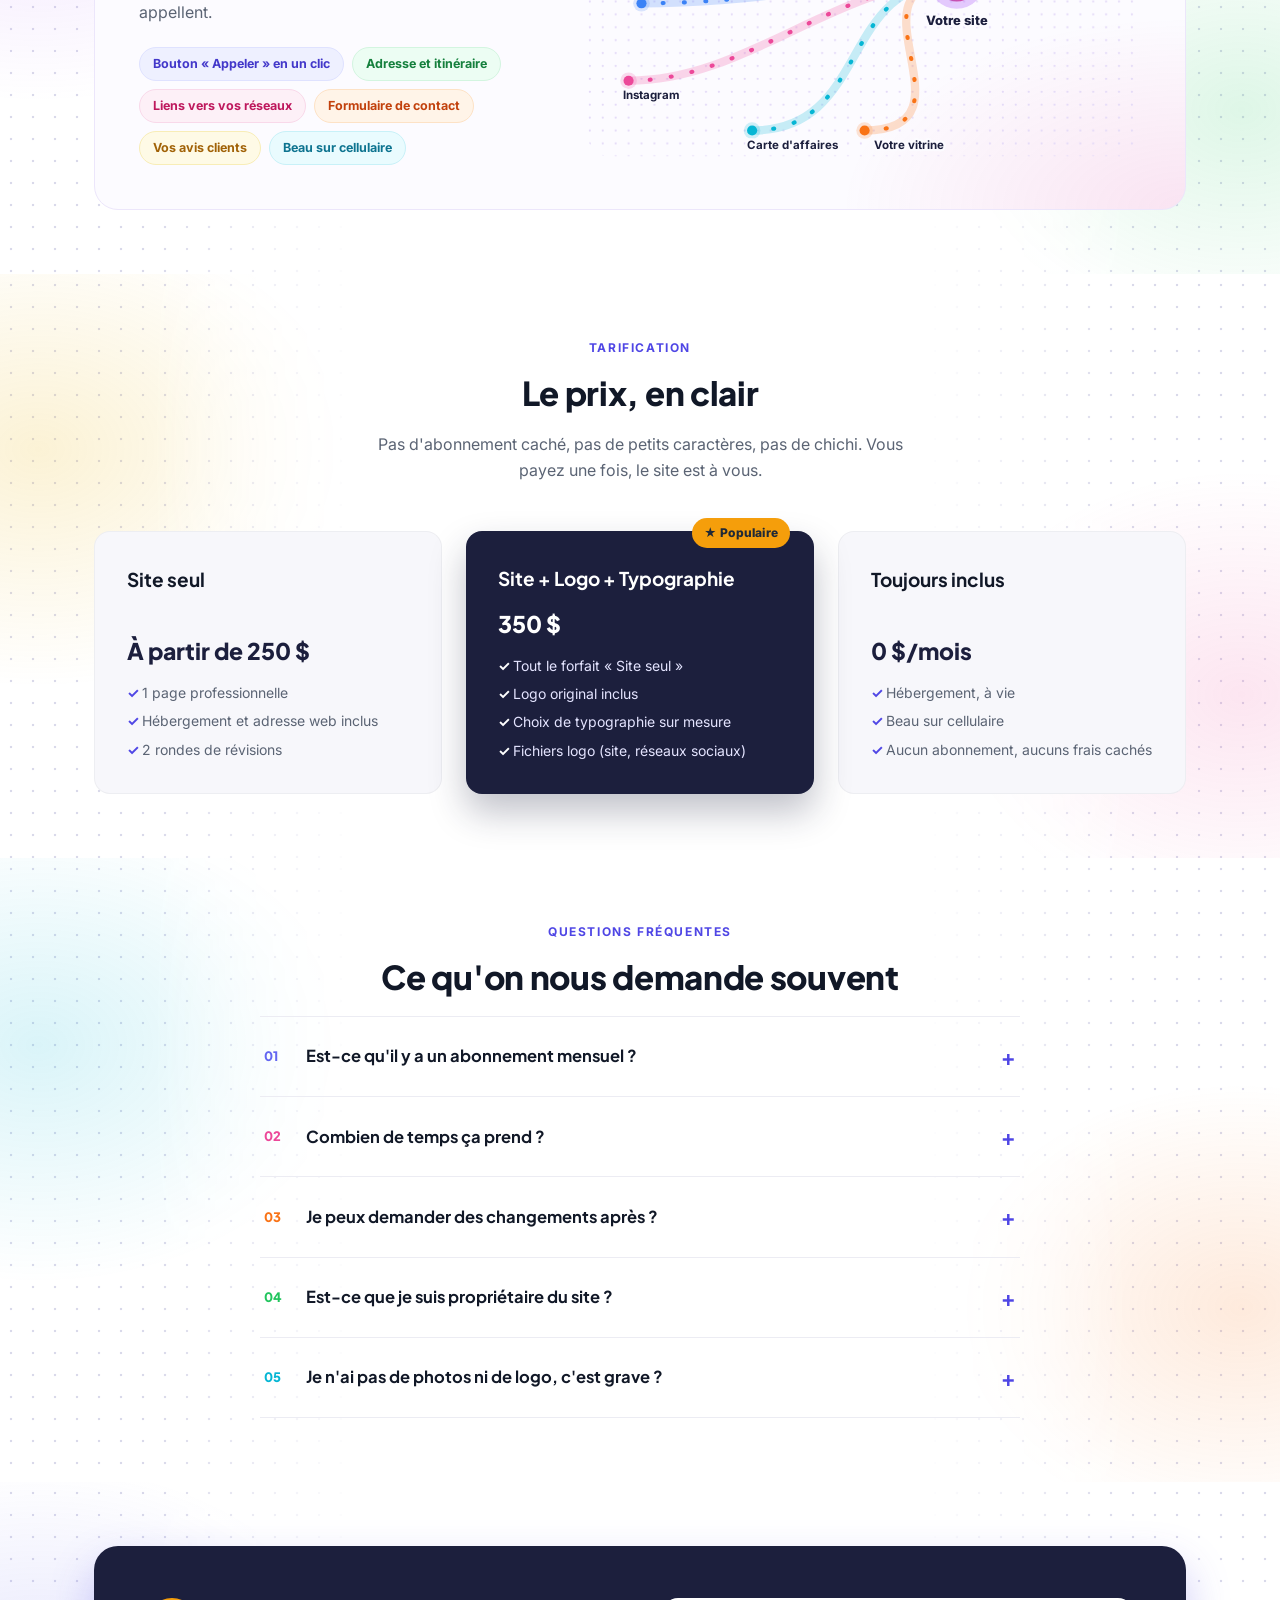
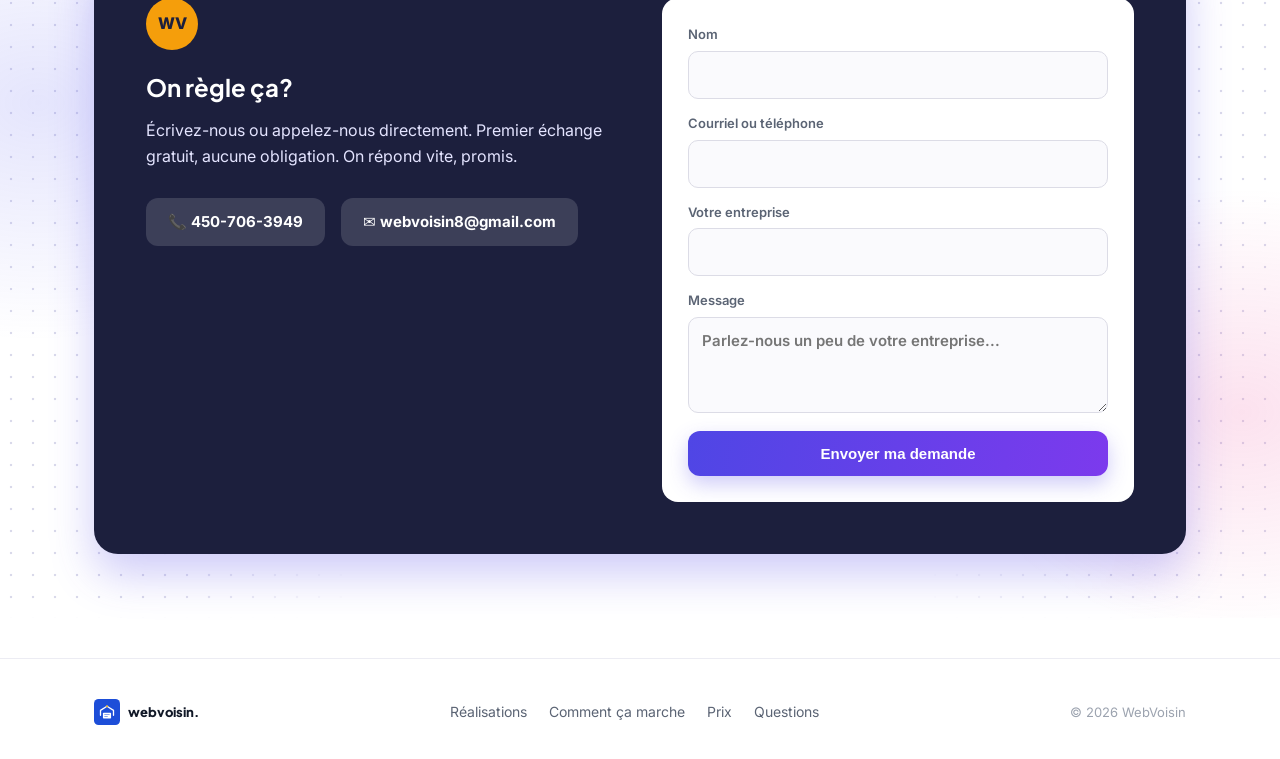
==== commit 66e38303: "Plus d'option domaine" ====
--- a/index.html
+++ b/index.html
@@ -79,7 +79,7 @@
           </div>
         </div>
         <div class="preview" id="preview">
-          <div class="pv-bar"><span></span><span></span><span></span><div class="pv-url" id="pvUrl">votrecommerce.ca</div></div>
+          <div class="pv-bar"><span></span><span></span><span></span><div class="pv-url" id="pvUrl">webvoisin-sites.pages.dev/votre-commerce</div></div>
           <div class="pv-site">
             <div class="pv-nav"><span class="pv-logo" id="pvLogo"></span><span class="pv-call" id="pvCall">Appeler</span></div>
             <div class="pv-hero" id="pvHero">
@@ -310,12 +310,12 @@
       </ul>
     </div>
     <div class="card">
-      <h3>Domaine .ca</h3>
-      <div class="price">En option</div>
+      <h3>Toujours inclus</h3>
+      <div class="price">0 $/mois</div>
       <ul>
-        <li>Ajouté à n'importe quel forfait</li>
-        <li>votreentreprise.ca</li>
-        <li>+20 $/an, on s'occupe de tout</li>
+        <li>Hébergement, à vie</li>
+        <li>Beau sur cellulaire</li>
+        <li>Aucun abonnement, aucuns frais cachés</li>
       </ul>
     </div>
   </div>
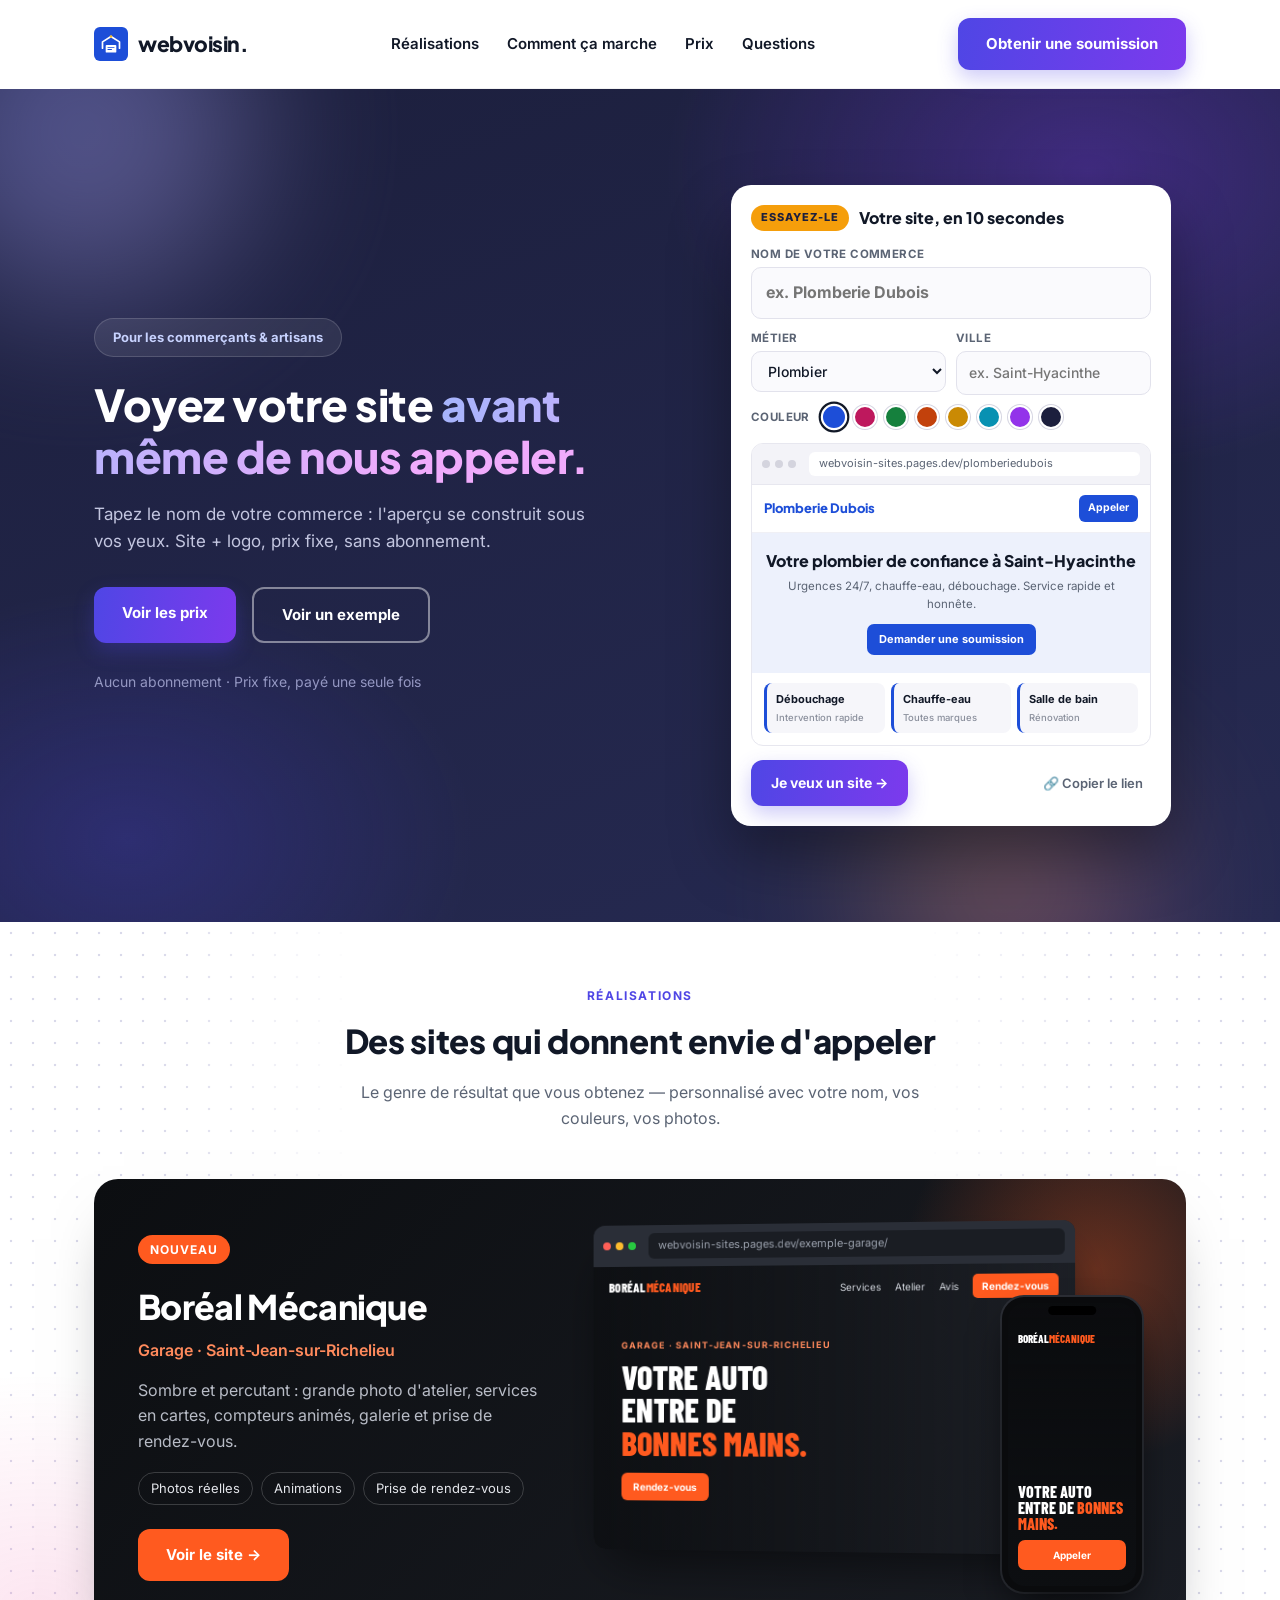
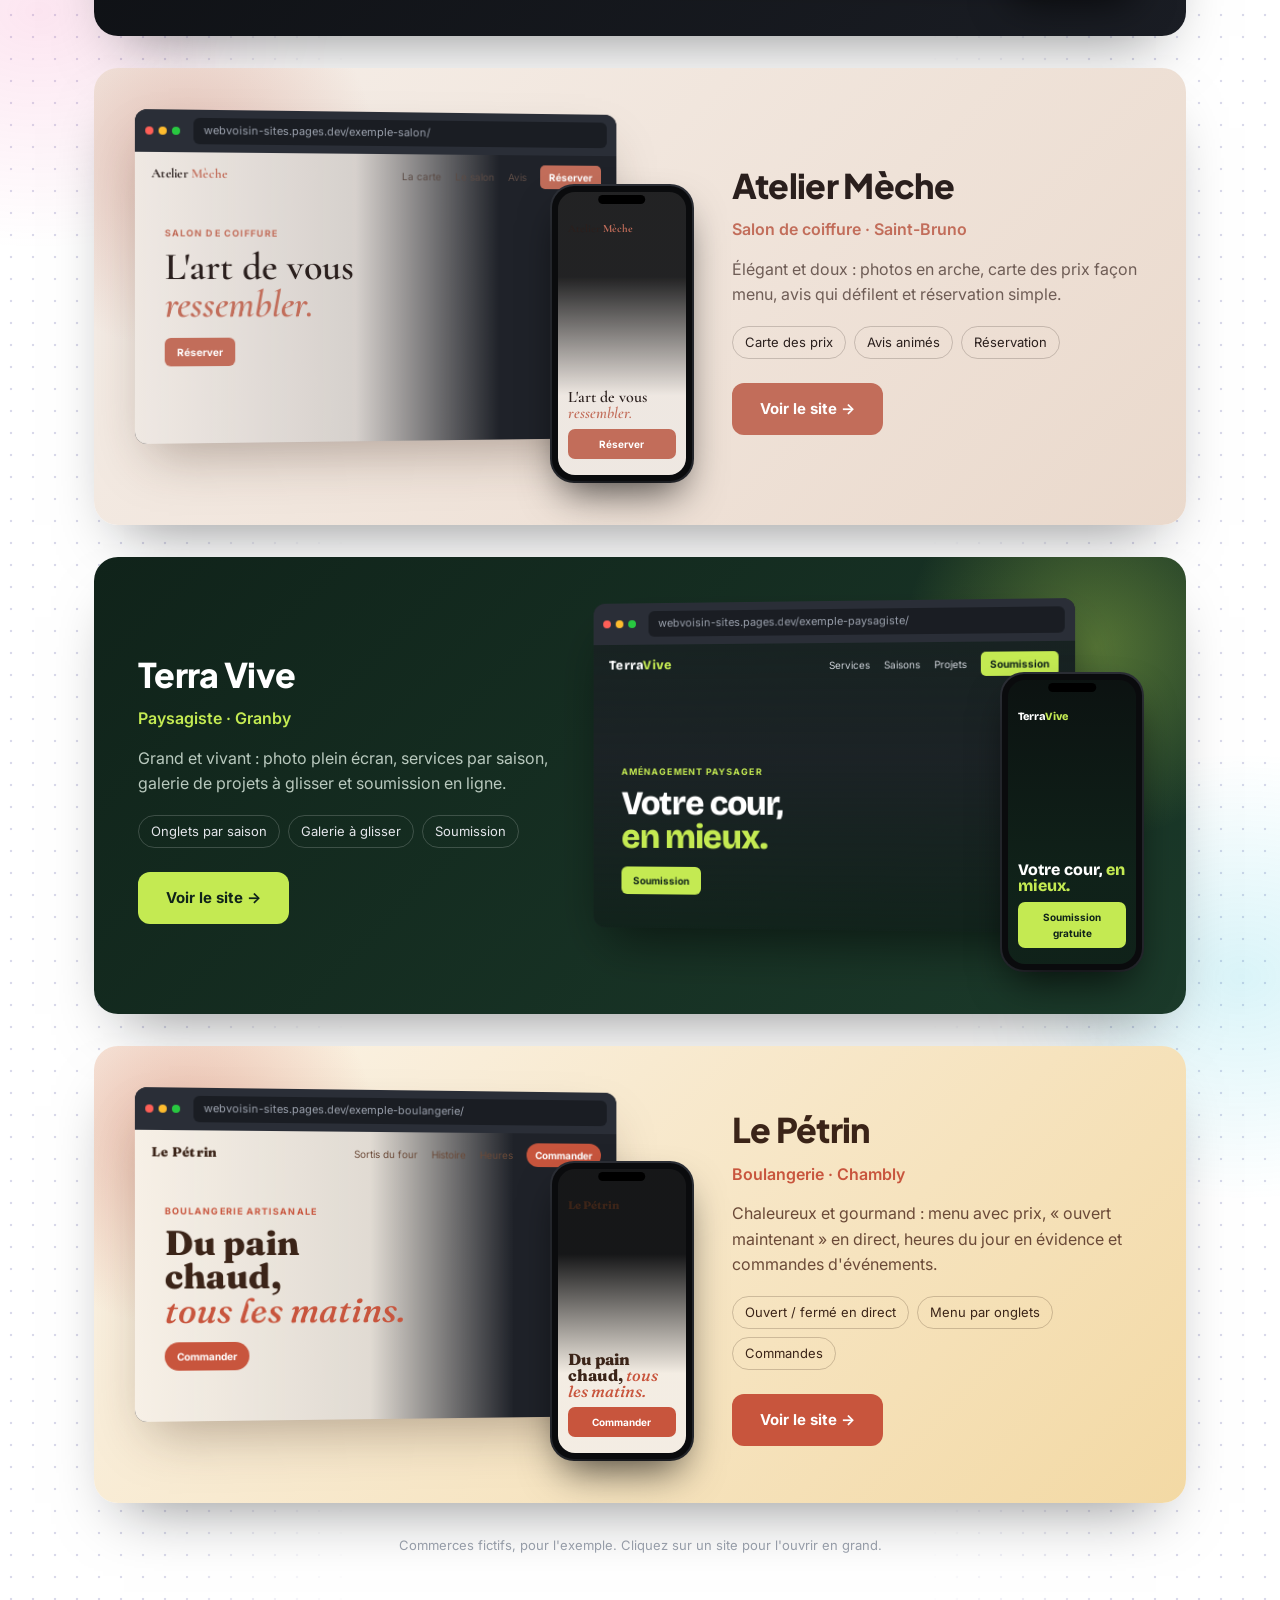
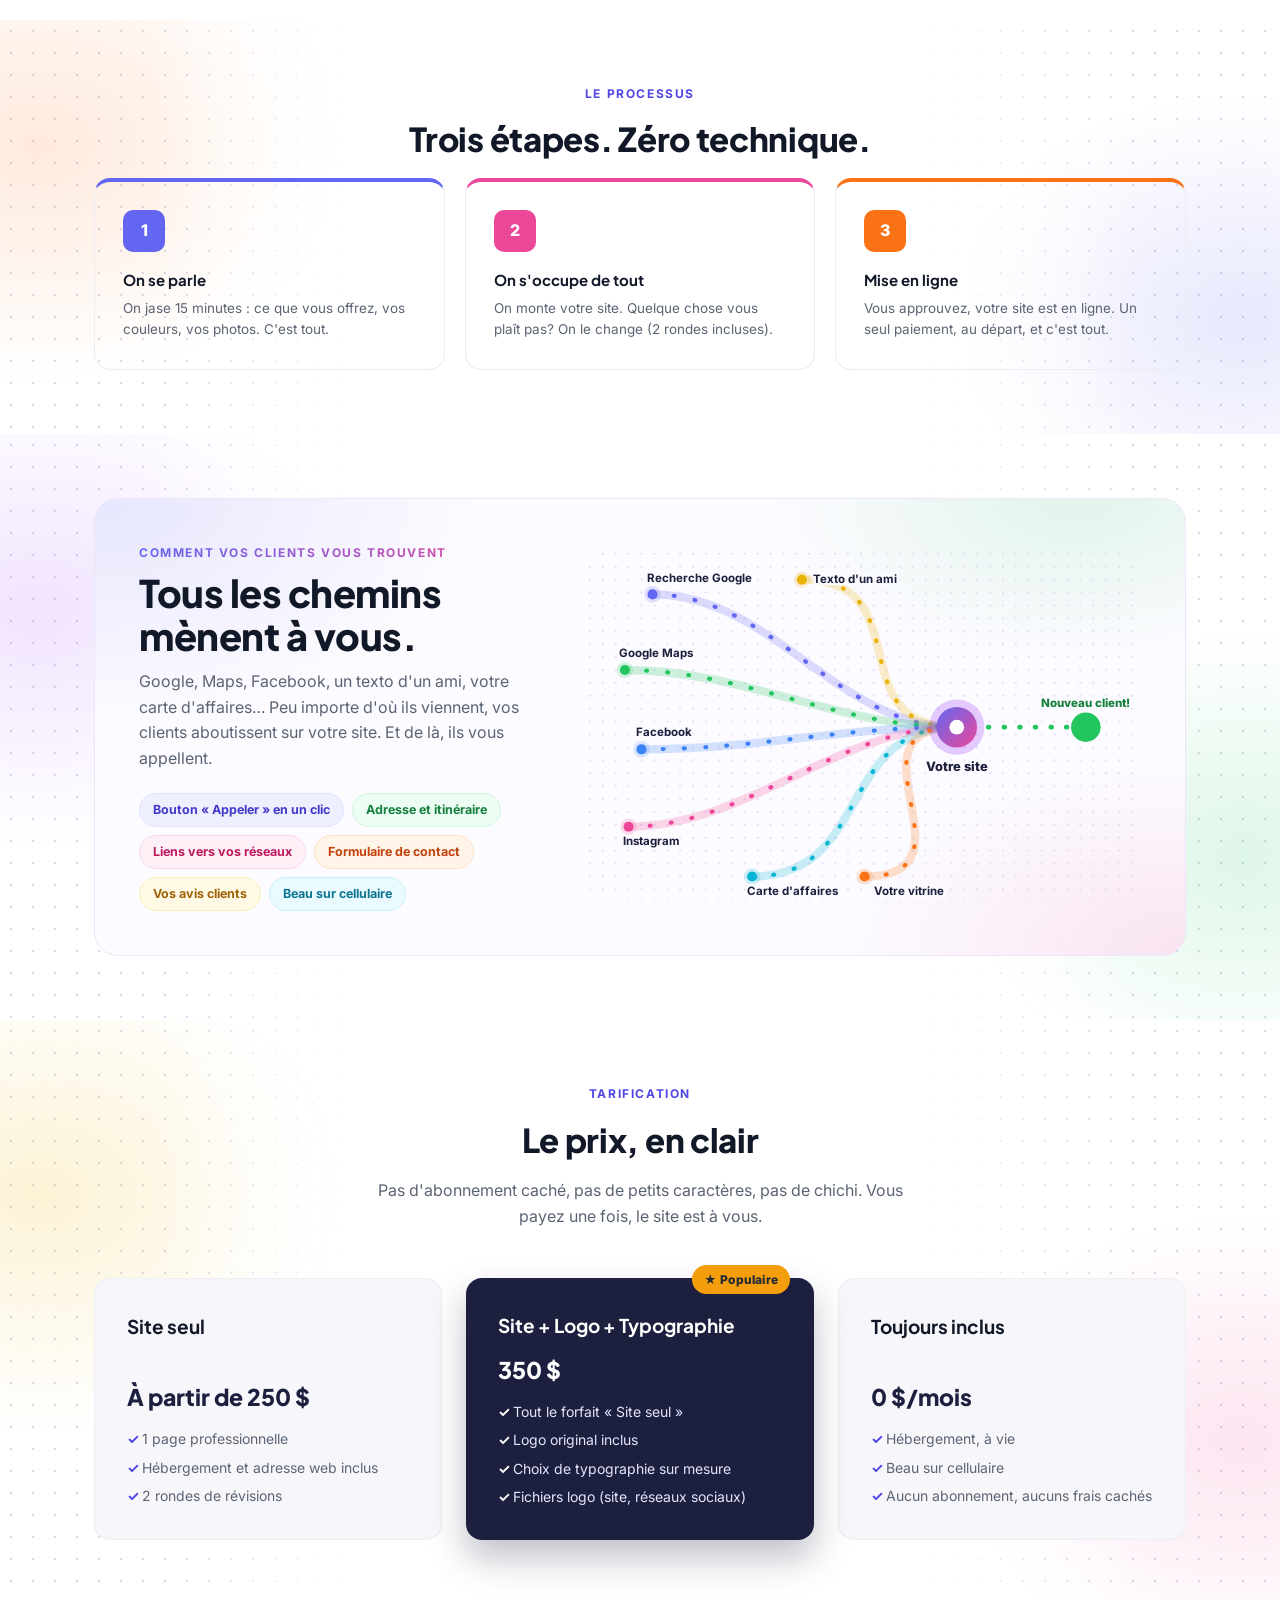
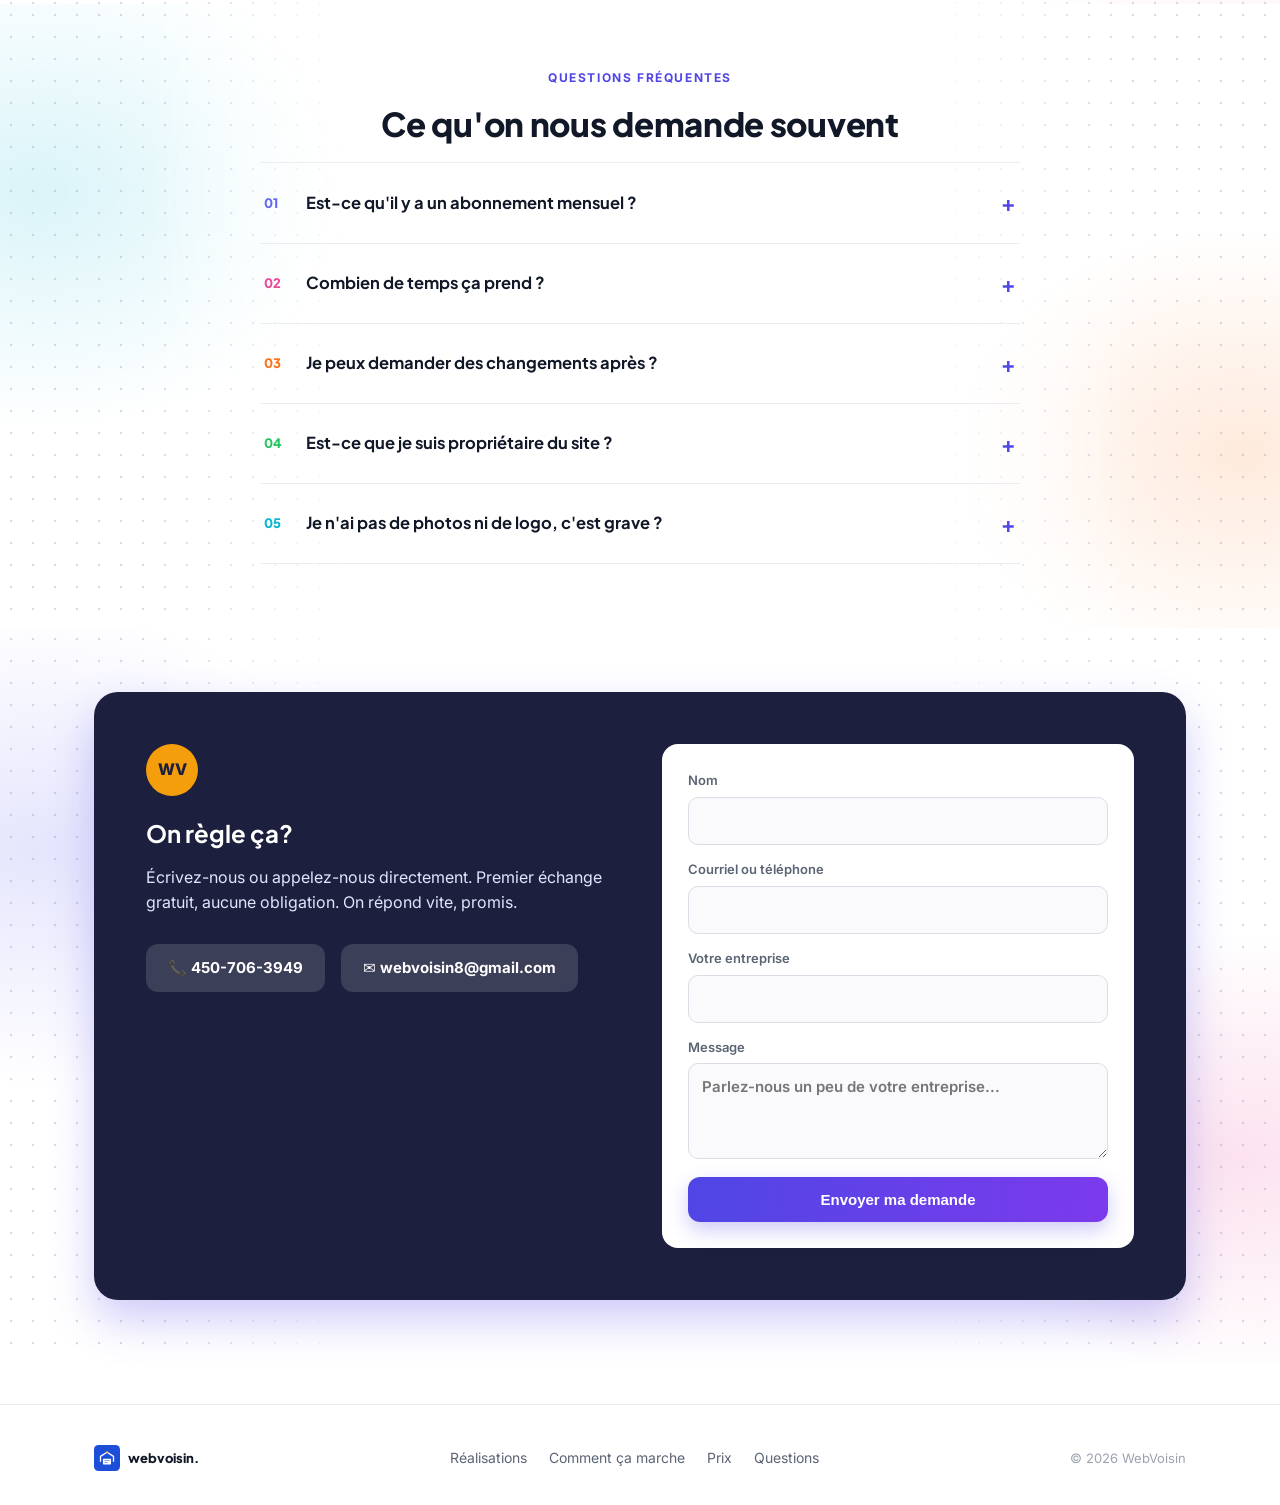
==== commit 95629ca8: "Retire la section avant/après Co-Authored-By: Claude Opus 5.5 <noreply@anthropic.com> Claude-Session" ====
--- a/index.html
+++ b/index.html
@@ -99,39 +99,6 @@
   </div>
 </section>
 
-<section id="avant-apres" class="wrap reveal">
-  <div class="eyebrow eyebrow-light">Avant / Après</div>
-  <h2 class="section-title">Glissez pour voir la différence</h2>
-  <p class="section-sub">À gauche, ce que vos clients trouvent aujourd'hui quand ils vous cherchent. À droite, ce qu'ils trouveraient avec WebVoisin.</p>
-  <div class="ba" id="ba">
-    <div class="ba-layer ba-before">
-      <div class="ba-label">Avant</div>
-      <div class="ba-google">
-        <div class="ba-search js-ba-search">🔍 plombier saint-hyacinthe</div>
-        <div class="ba-res"><div class="ba-res-t">Annuaire en ligne — 47 résultats</div><div class="ba-res-d">Votre fiche : incomplète, pas de photo</div></div>
-        <div class="ba-res"><div class="ba-res-t">Page Facebook — dernière publication en 2019</div><div class="ba-res-d">Aucun horaire · aucun prix</div></div>
-        <div class="ba-res ba-comp"><div class="ba-res-t">Votre compétiteur — site officiel</div><div class="ba-res-d">⭐ 4,8 · Appeler maintenant</div></div>
-        <div class="ba-sad">😕 Le client appelle le compétiteur</div>
-      </div>
-    </div>
-    <div class="ba-layer ba-after">
-      <div class="ba-label ba-label-after">Après</div>
-      <div class="ba-site">
-        <div class="ba-nav"><span class="ba-logo js-ba-name">Plomberie Dubois</span><span class="ba-call js-ba-color">📞 Appeler</span></div>
-        <div class="ba-hero">
-          <div class="ba-h1 js-ba-city">Votre plombier de confiance à Saint-Hyacinthe</div>
-          <span class="ba-btn js-ba-color">Demander une soumission</span>
-        </div>
-        <div class="ba-stars">⭐⭐⭐⭐⭐ « Rapide et honnête, je recommande »</div>
-        <div class="ba-happy">📞 3 nouveaux clients cette semaine</div>
-      </div>
-    </div>
-    <div class="ba-handle" aria-hidden="true"><span>⇆</span></div>
-    <input type="range" id="baRange" min="0" max="100" value="50" aria-label="Glisser pour comparer avant et après">
-  </div>
-  <p class="fine-print">Astuce : tapez le nom de votre commerce en haut de la page, il apparaît ici aussi.</p>
-</section>
-
 <section id="portfolio" class="wrap reveal">
   <div class="eyebrow eyebrow-light">Réalisations</div>
   <h2 class="section-title">Des sites qui donnent envie d'appeler</h2>
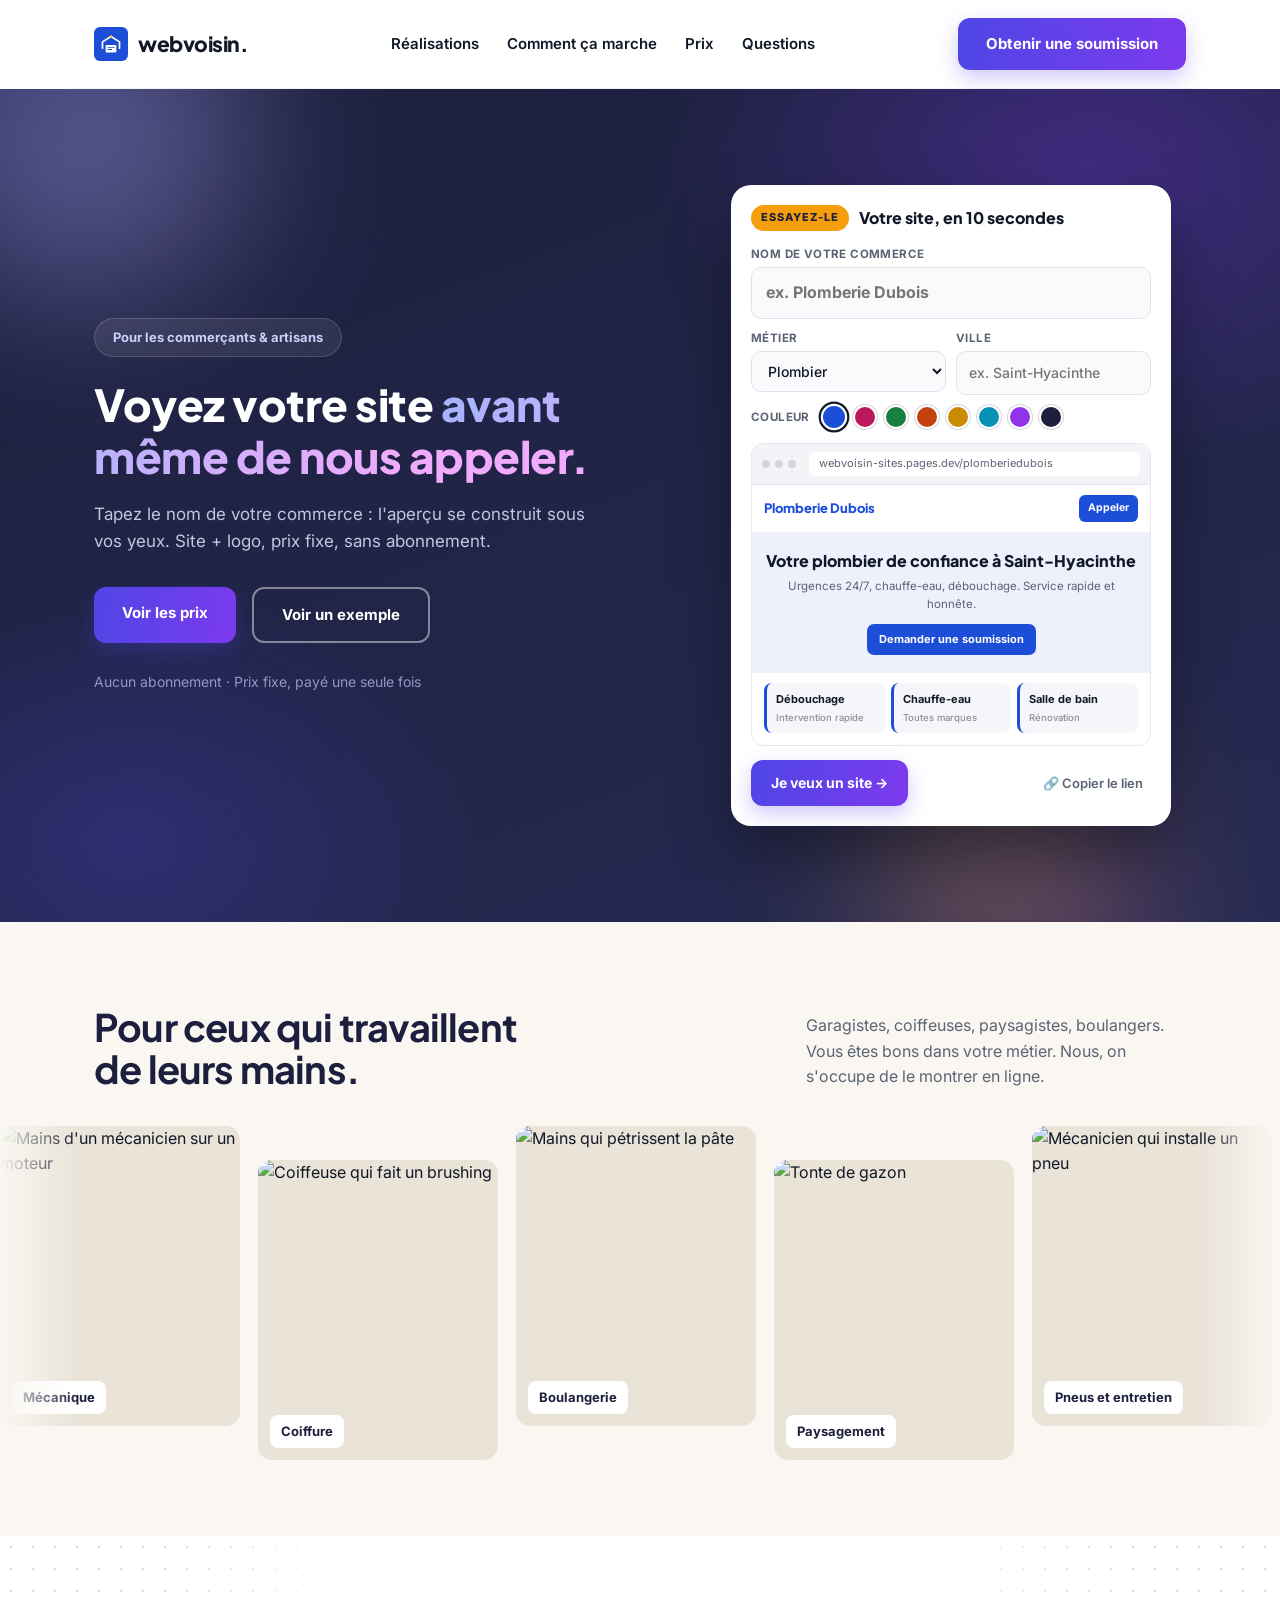
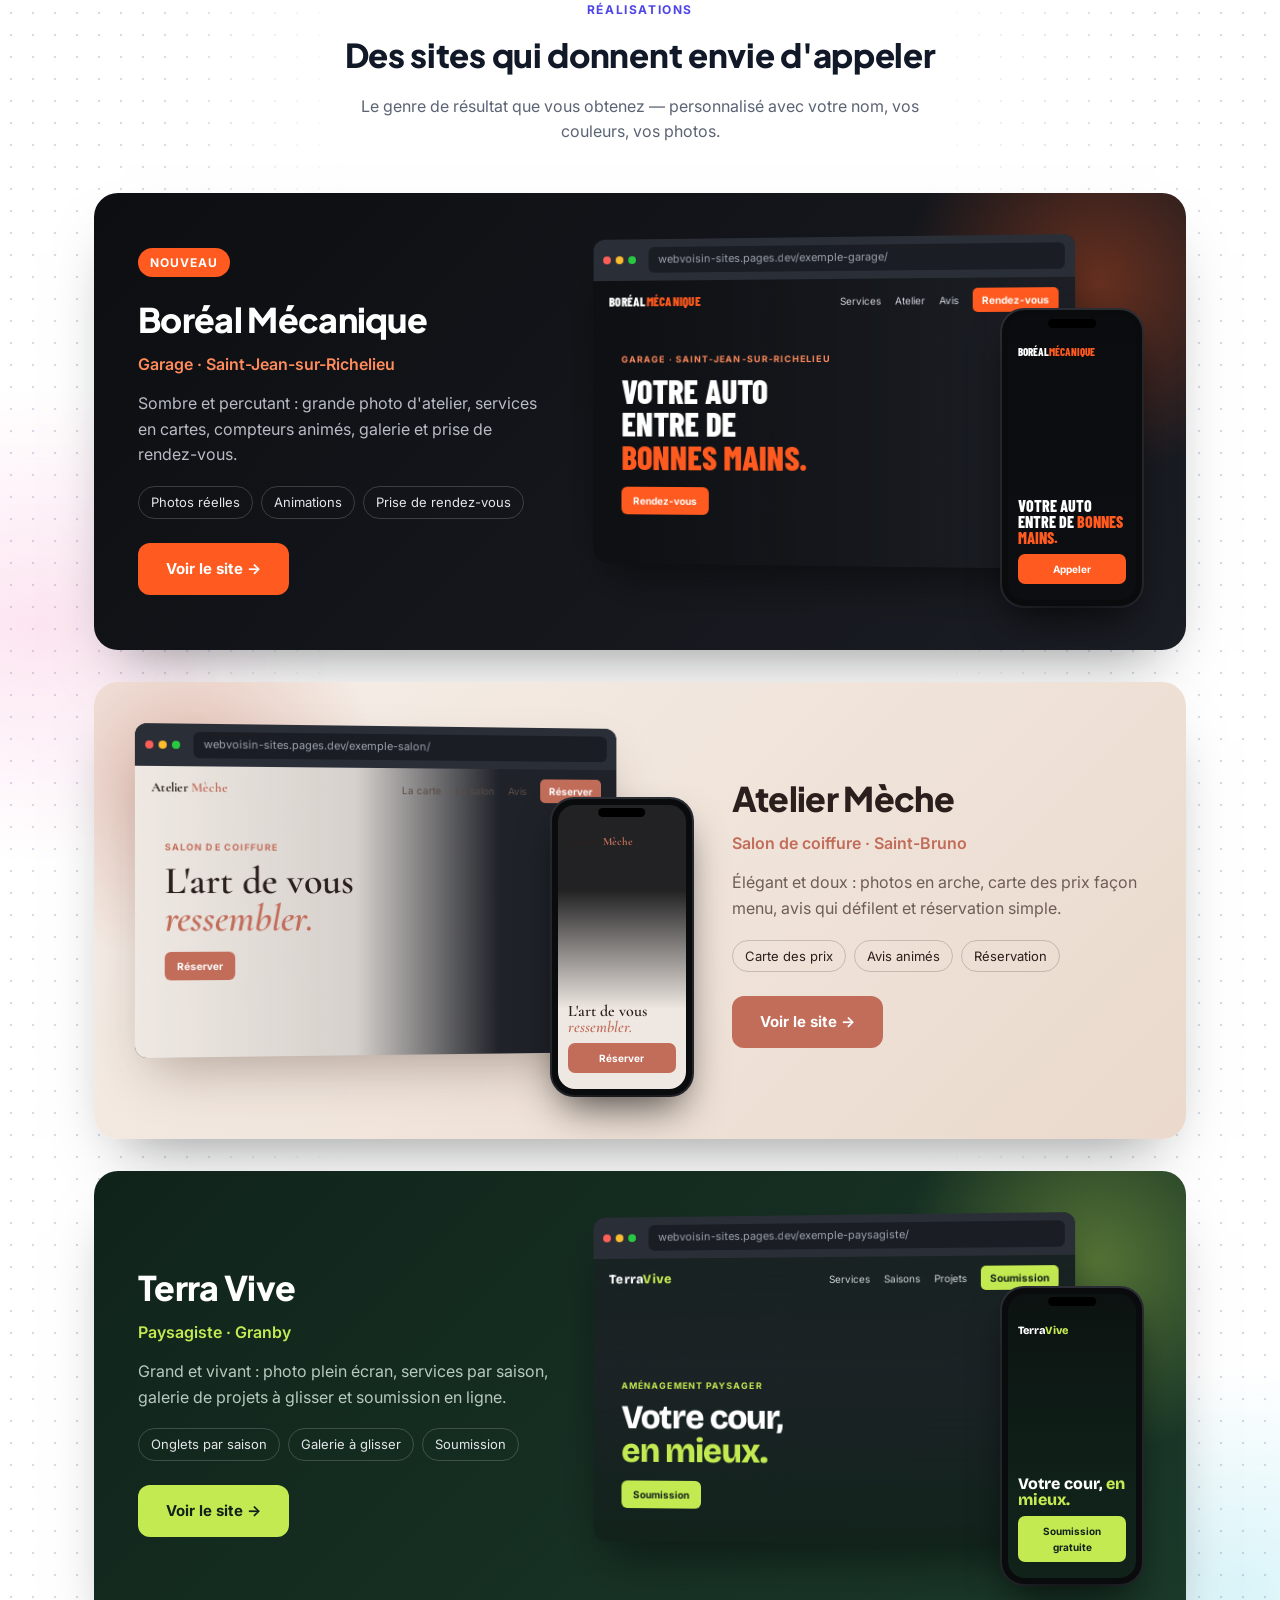
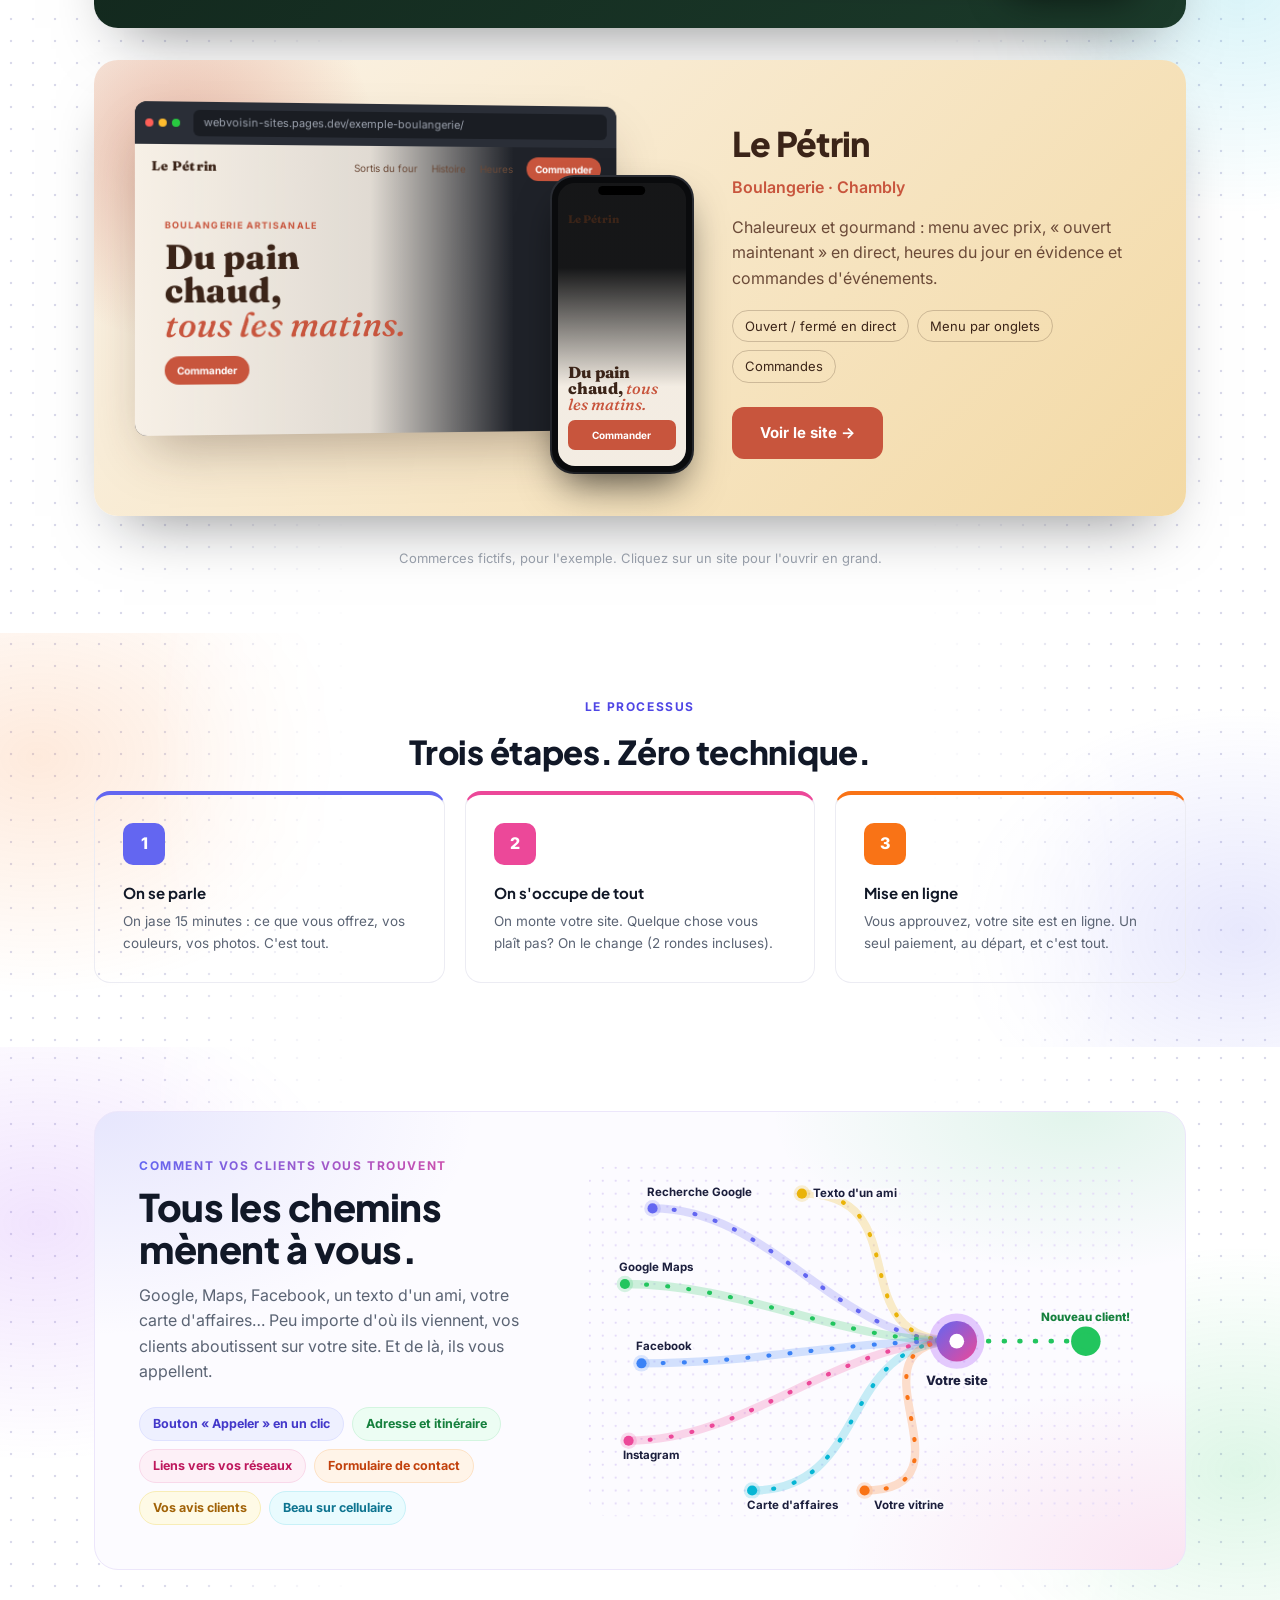
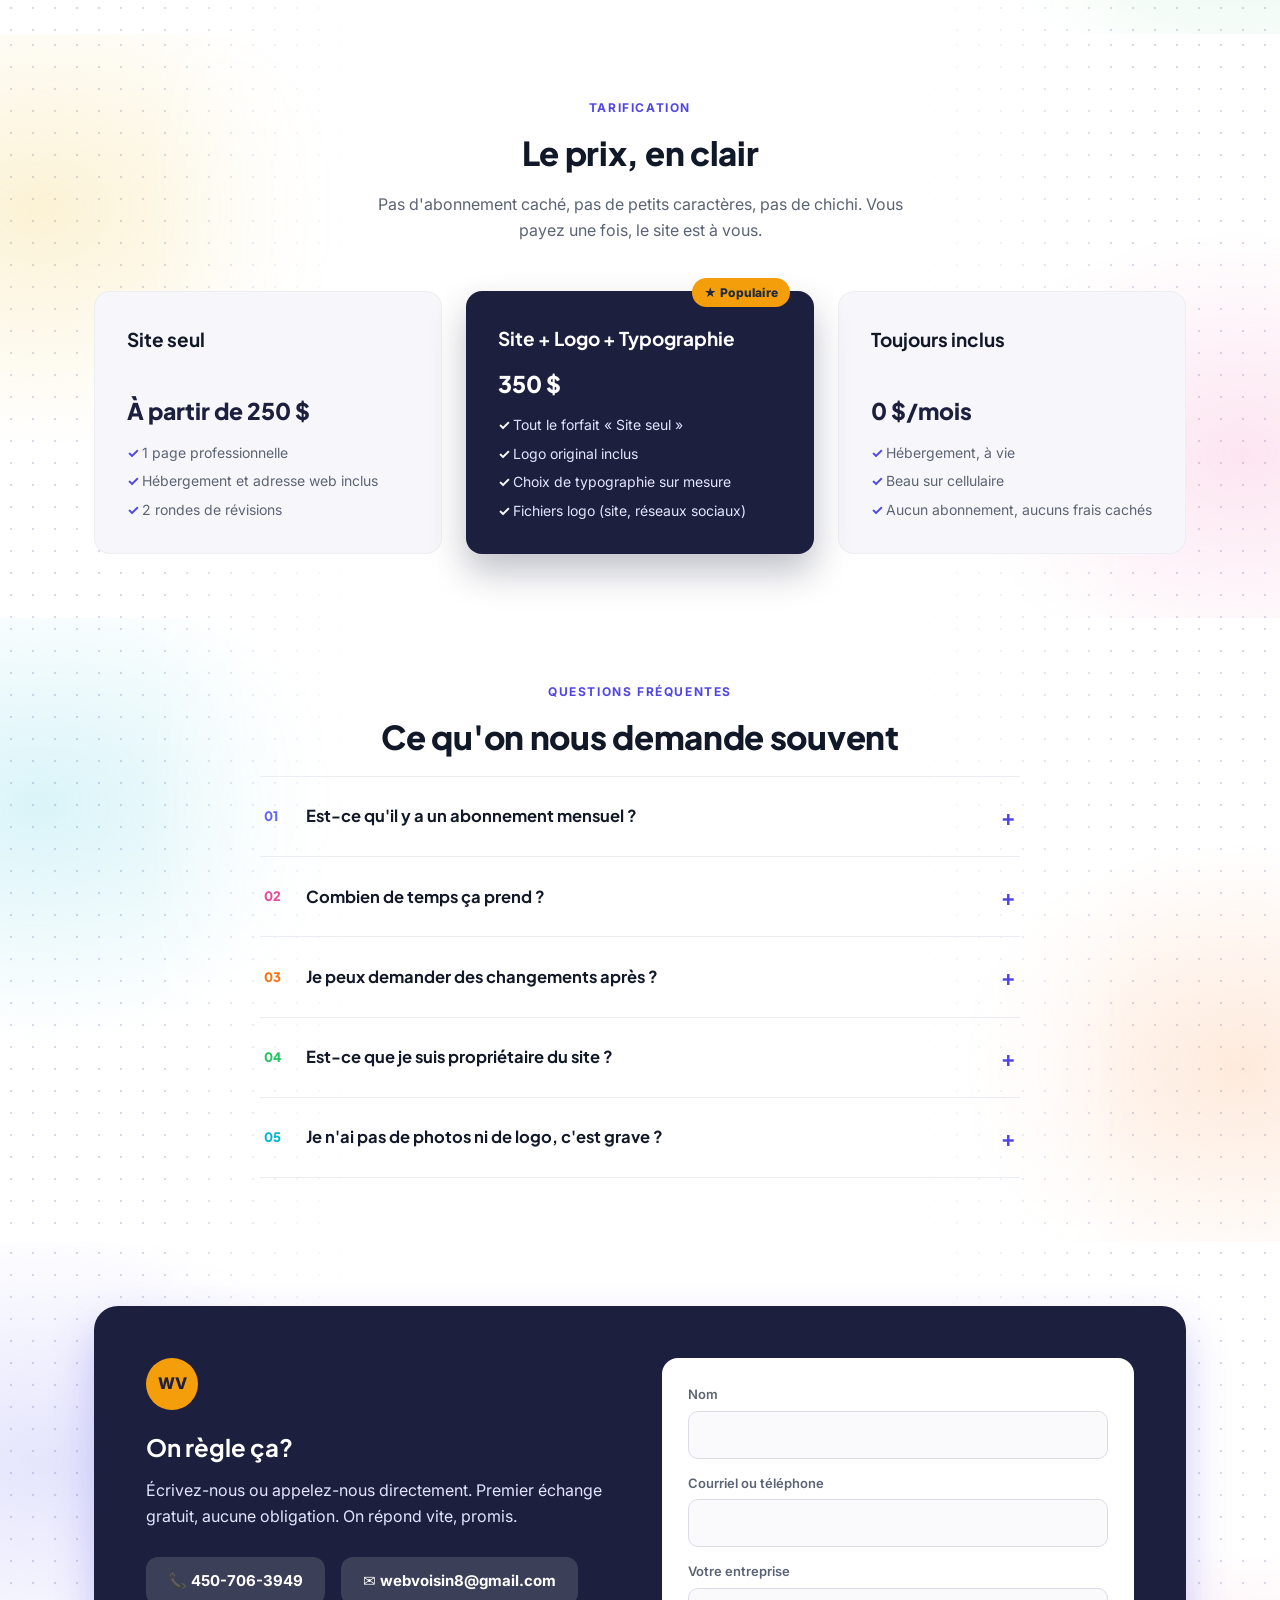
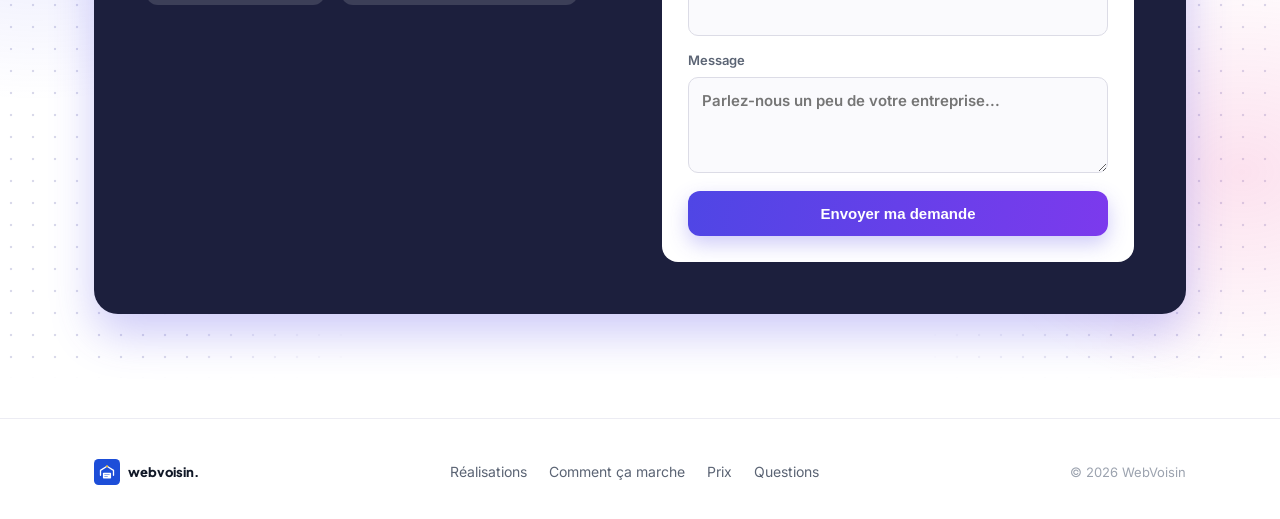
==== commit 2d427f73: "Ajoute une bande de photos de métiers sous l'accueil Co-Authored-By: Claude Opus 5.5 <noreply@anthro" ====
--- a/index.html
+++ b/index.html
@@ -99,6 +99,19 @@
   </div>
 </section>
 
+<section id="metiers" class="metiers" aria-labelledby="metiersTitle">
+  <div class="wrap metiers-head reveal">
+    <h2 id="metiersTitle">Pour ceux qui travaillent<br>de leurs mains.</h2>
+    <p>Garagistes, coiffeuses, paysagistes, boulangers. Vous êtes bons dans votre métier. Nous, on s'occupe de le montrer en ligne.</p>
+  </div>
+  <div class="mt-track-wrap">
+    <div class="mt-track">
+      <div class="mt-group"><figure class="mt-item"><img src="https://images.unsplash.com/photo-1619642751034-765dfdf7c58e?w=520&q=70&auto=format&fit=crop" alt="Mains d'un mécanicien sur un moteur" loading="lazy" width="260" height="320"><figcaption>Mécanique</figcaption></figure><figure class="mt-item"><img src="https://images.unsplash.com/photo-1580618672591-eb180b1a973f?w=520&q=70&auto=format&fit=crop" alt="Coiffeuse qui fait un brushing" loading="lazy" width="260" height="320"><figcaption>Coiffure</figcaption></figure><figure class="mt-item"><img src="https://images.unsplash.com/photo-1517686469429-8bdb88b9f907?w=520&q=70&auto=format&fit=crop" alt="Mains qui pétrissent la pâte" loading="lazy" width="260" height="320"><figcaption>Boulangerie</figcaption></figure><figure class="mt-item"><img src="https://images.unsplash.com/photo-1734303023491-db8037a21f09?w=520&q=70&auto=format&fit=crop" alt="Tonte de gazon" loading="lazy" width="260" height="320"><figcaption>Paysagement</figcaption></figure><figure class="mt-item"><img src="https://images.unsplash.com/photo-1645445522156-9ac06bc7a767?w=520&q=70&auto=format&fit=crop" alt="Mécanicien qui installe un pneu" loading="lazy" width="260" height="320"><figcaption>Pneus et entretien</figcaption></figure><figure class="mt-item"><img src="https://images.unsplash.com/photo-1634449571010-02389ed0f9b0?w=520&q=70&auto=format&fit=crop" alt="Cliente pendant une coupe" loading="lazy" width="260" height="320"><figcaption>Salon</figcaption></figure><figure class="mt-item"><img src="https://images.unsplash.com/photo-1587241321921-91a834d6d191?w=520&q=70&auto=format&fit=crop" alt="Boulanger devant ses étagères de pain" loading="lazy" width="260" height="320"><figcaption>Pâtisserie</figcaption></figure><figure class="mt-item"><img src="https://images.unsplash.com/photo-1783451439661-152793447cbf?w=520&q=70&auto=format&fit=crop" alt="Plate-bande fleurie" loading="lazy" width="260" height="320"><figcaption>Aménagement</figcaption></figure></div>
+      <div class="mt-group" aria-hidden="true"><figure class="mt-item"><img src="https://images.unsplash.com/photo-1619642751034-765dfdf7c58e?w=520&q=70&auto=format&fit=crop" alt="" loading="lazy" width="260" height="320"><figcaption>Mécanique</figcaption></figure><figure class="mt-item"><img src="https://images.unsplash.com/photo-1580618672591-eb180b1a973f?w=520&q=70&auto=format&fit=crop" alt="" loading="lazy" width="260" height="320"><figcaption>Coiffure</figcaption></figure><figure class="mt-item"><img src="https://images.unsplash.com/photo-1517686469429-8bdb88b9f907?w=520&q=70&auto=format&fit=crop" alt="" loading="lazy" width="260" height="320"><figcaption>Boulangerie</figcaption></figure><figure class="mt-item"><img src="https://images.unsplash.com/photo-1734303023491-db8037a21f09?w=520&q=70&auto=format&fit=crop" alt="" loading="lazy" width="260" height="320"><figcaption>Paysagement</figcaption></figure><figure class="mt-item"><img src="https://images.unsplash.com/photo-1645445522156-9ac06bc7a767?w=520&q=70&auto=format&fit=crop" alt="" loading="lazy" width="260" height="320"><figcaption>Pneus et entretien</figcaption></figure><figure class="mt-item"><img src="https://images.unsplash.com/photo-1634449571010-02389ed0f9b0?w=520&q=70&auto=format&fit=crop" alt="" loading="lazy" width="260" height="320"><figcaption>Salon</figcaption></figure><figure class="mt-item"><img src="https://images.unsplash.com/photo-1587241321921-91a834d6d191?w=520&q=70&auto=format&fit=crop" alt="" loading="lazy" width="260" height="320"><figcaption>Pâtisserie</figcaption></figure><figure class="mt-item"><img src="https://images.unsplash.com/photo-1783451439661-152793447cbf?w=520&q=70&auto=format&fit=crop" alt="" loading="lazy" width="260" height="320"><figcaption>Aménagement</figcaption></figure></div>
+    </div>
+  </div>
+</section>
+
 <section id="portfolio" class="wrap reveal">
   <div class="eyebrow eyebrow-light">Réalisations</div>
   <h2 class="section-title">Des sites qui donnent envie d'appeler</h2>
--- a/style.css
+++ b/style.css
@@ -464,3 +464,31 @@
 .sc-salon .sc-desk,.sc-pain .sc-desk{box-shadow:0 25px 50px -15px rgba(59,36,24,.35)}
 @media (max-width:860px){.showcase,.showcase.flip{grid-template-columns:1fr;padding:28px;gap:28px}.showcase.flip .sc-text{order:0}.sc-devices{padding:0 24px 24px 0}.showcase h3{font-size:28px}.sc-hero{max-width:75%}}
 @media (prefers-reduced-motion:reduce){.sc-screen{animation:none}}
+
+/* MÉTIERS — bande de photos qui défile */
+.metiers{padding:84px 0 76px;background:#faf7f2;overflow:hidden;position:relative}
+.metiers-head{display:flex;align-items:flex-end;justify-content:space-between;gap:32px;margin-bottom:36px}
+.metiers-head h2{font-size:38px;line-height:1.1;letter-spacing:-.8px;margin:0;color:var(--navy)}
+.metiers-head p{max-width:380px;margin:0;color:var(--muted);font-size:16px}
+.mt-track-wrap{-webkit-mask-image:linear-gradient(90deg,transparent,#000 6%,#000 94%,transparent);mask-image:linear-gradient(90deg,transparent,#000 6%,#000 94%,transparent)}
+.mt-track{display:flex;width:max-content;animation:mtScroll 48s linear infinite}
+.mt-track-wrap:hover .mt-track{animation-play-state:paused}
+.mt-group{display:flex;align-items:flex-start;gap:18px;padding-right:18px}
+.mt-item{margin:0;position:relative;width:240px;flex:none}
+.mt-item:nth-child(even){margin-top:34px}
+.mt-item img{display:block;width:240px;height:300px;object-fit:cover;border-radius:14px;background:#e9e3d8;transition:transform .5s ease}
+.mt-item:hover img{transform:scale(1.03)}
+.mt-item figcaption{position:absolute;left:12px;bottom:12px;background:#fff;color:var(--navy);font-weight:700;font-size:13px;padding:6px 11px;border-radius:8px}
+@keyframes mtScroll{from{transform:translateX(0)}to{transform:translateX(-50%)}}
+@media (max-width:860px){
+  .metiers{padding:60px 0 56px}
+  .metiers-head{flex-direction:column;align-items:flex-start;gap:12px}
+  .metiers-head h2{font-size:30px}
+  .mt-item,.mt-item img{width:180px}
+  .mt-item img{height:230px}
+  .mt-track{animation-duration:36s}
+}
+@media (prefers-reduced-motion: reduce){
+  .mt-track{animation:none}
+  .mt-track-wrap{overflow-x:auto;-webkit-mask-image:none;mask-image:none}
+}
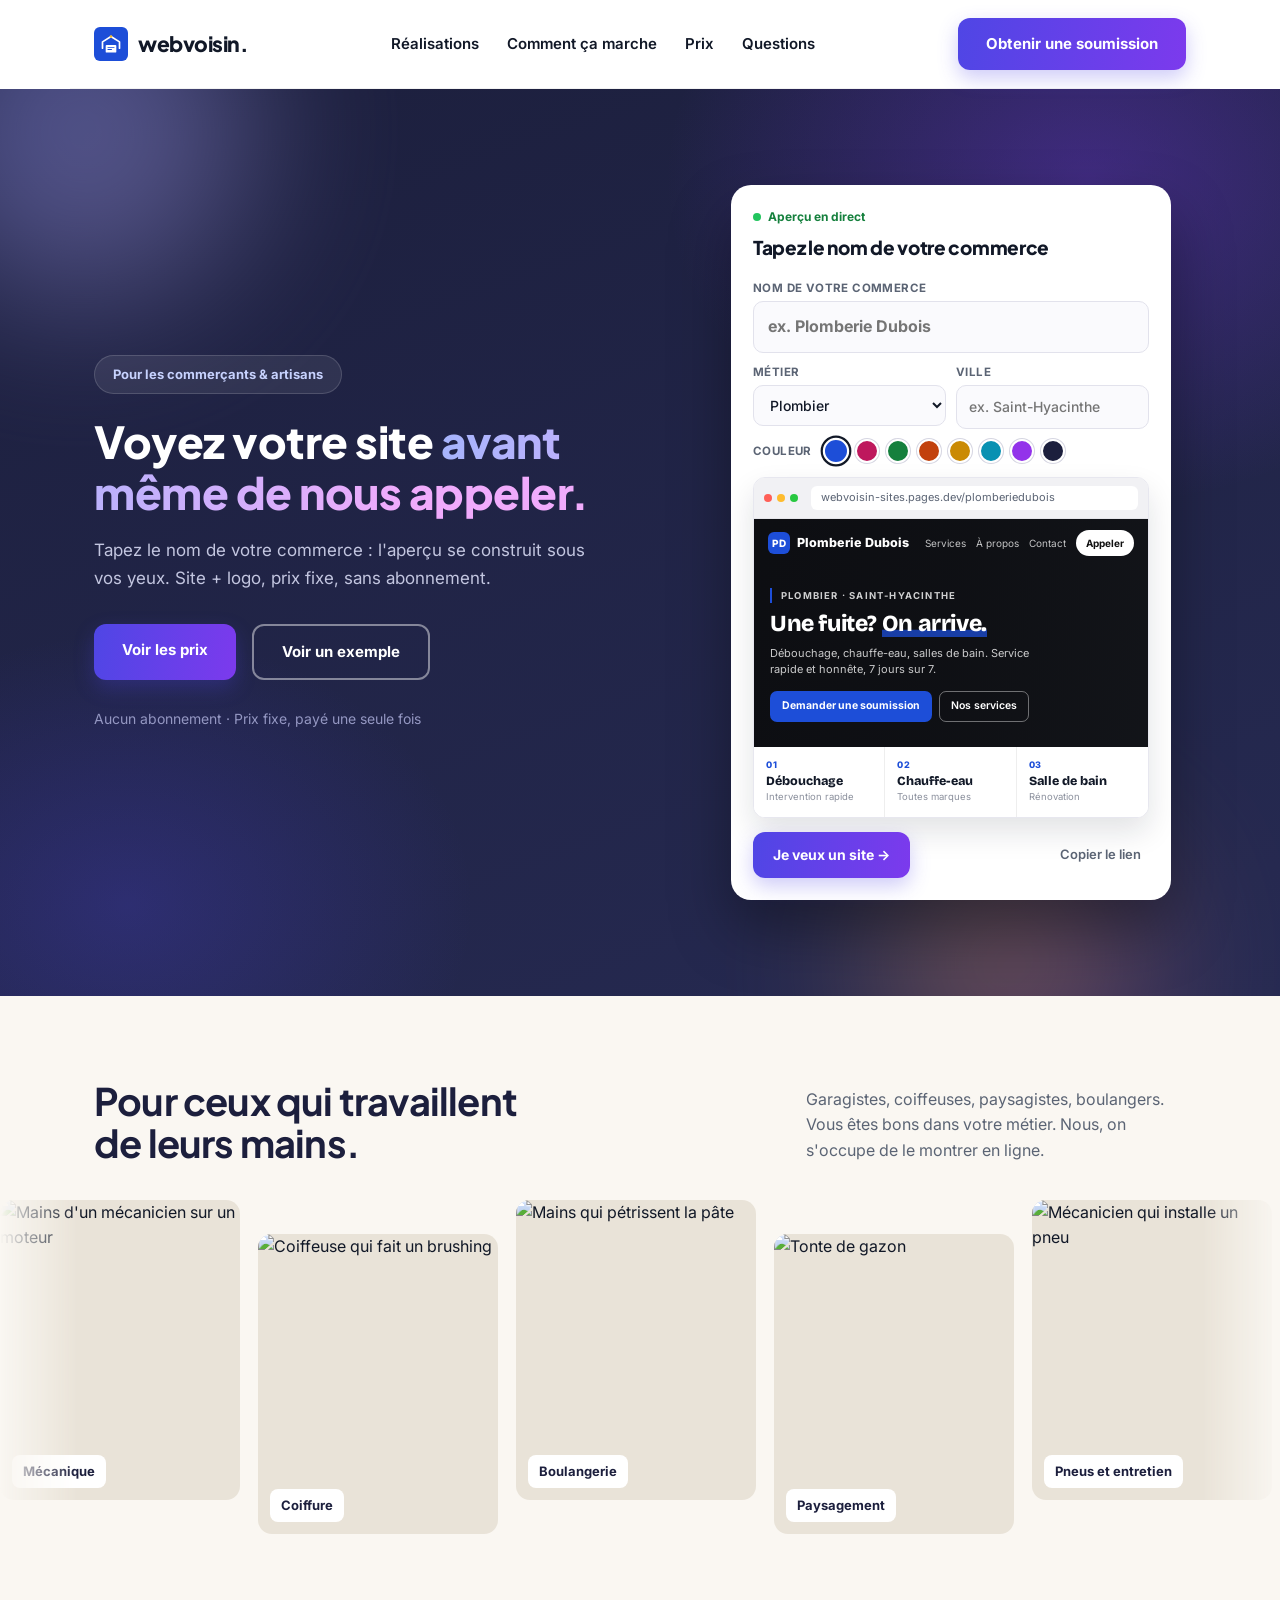
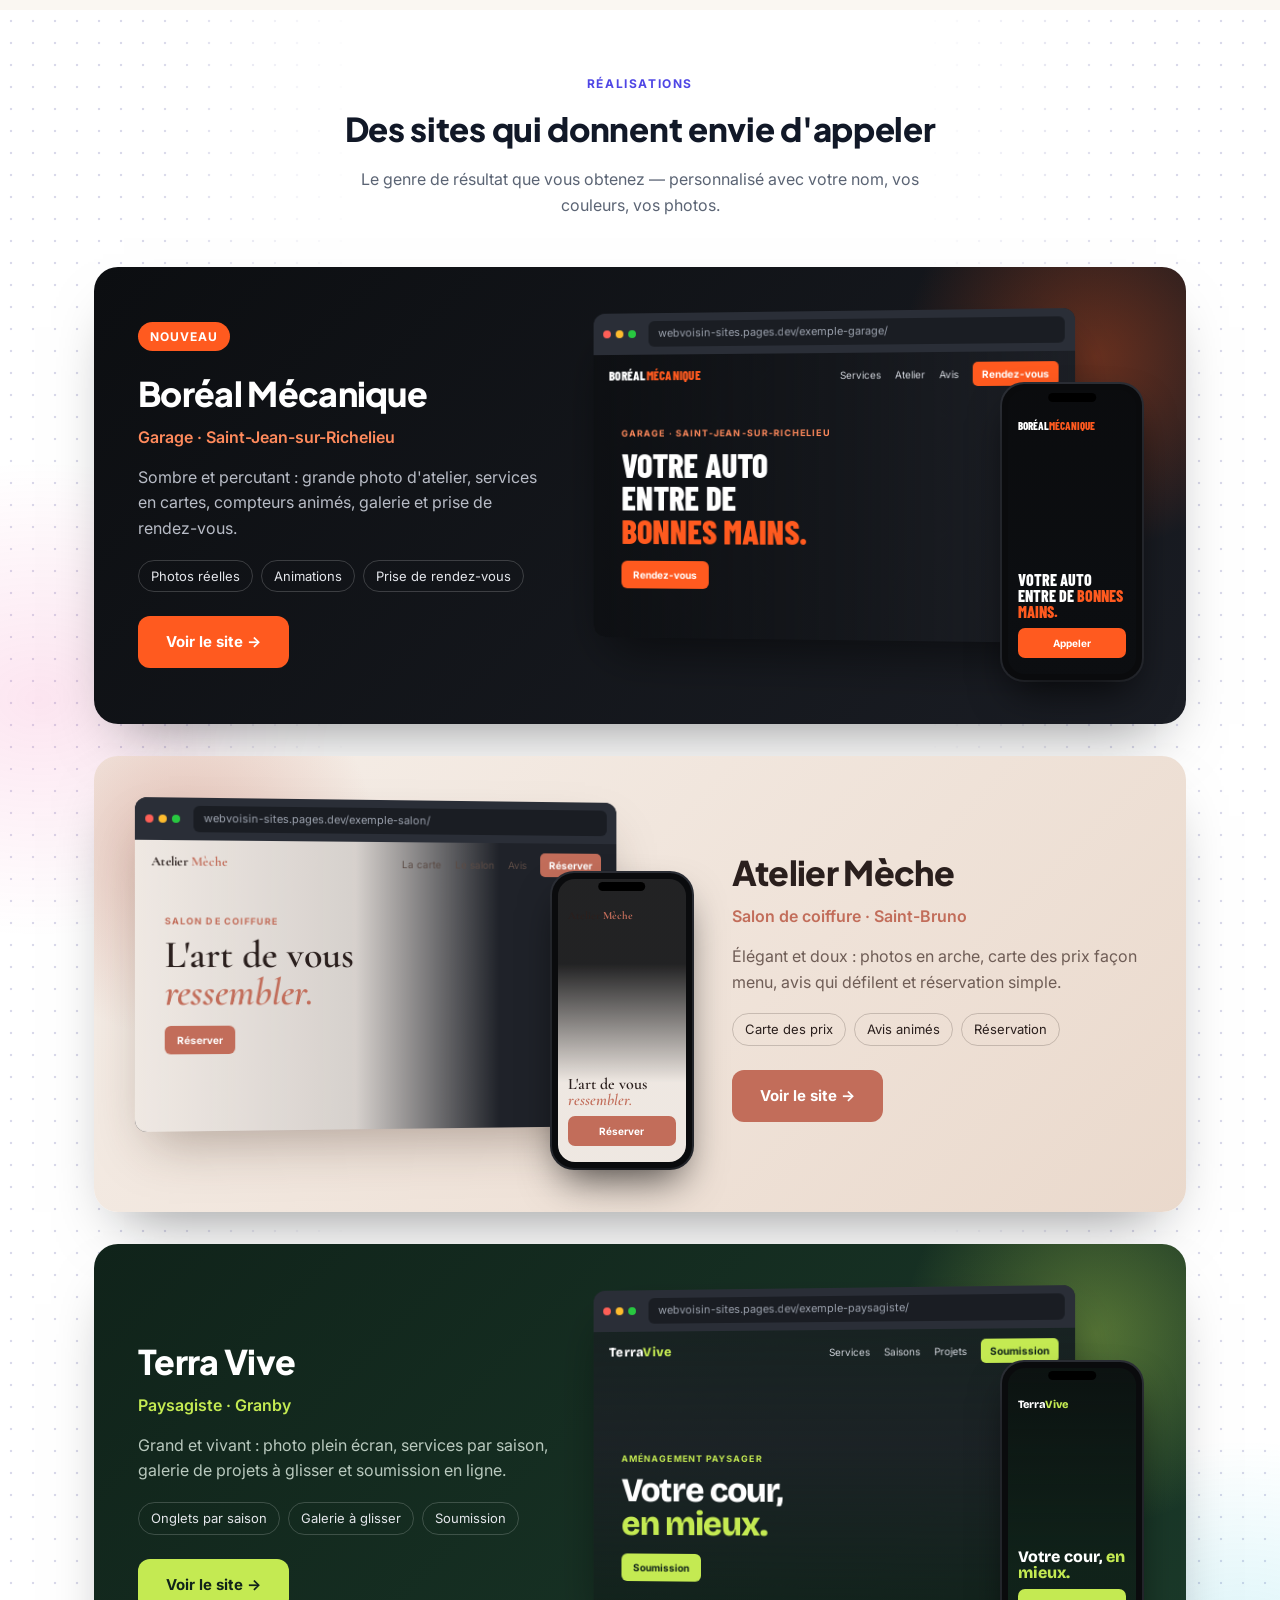
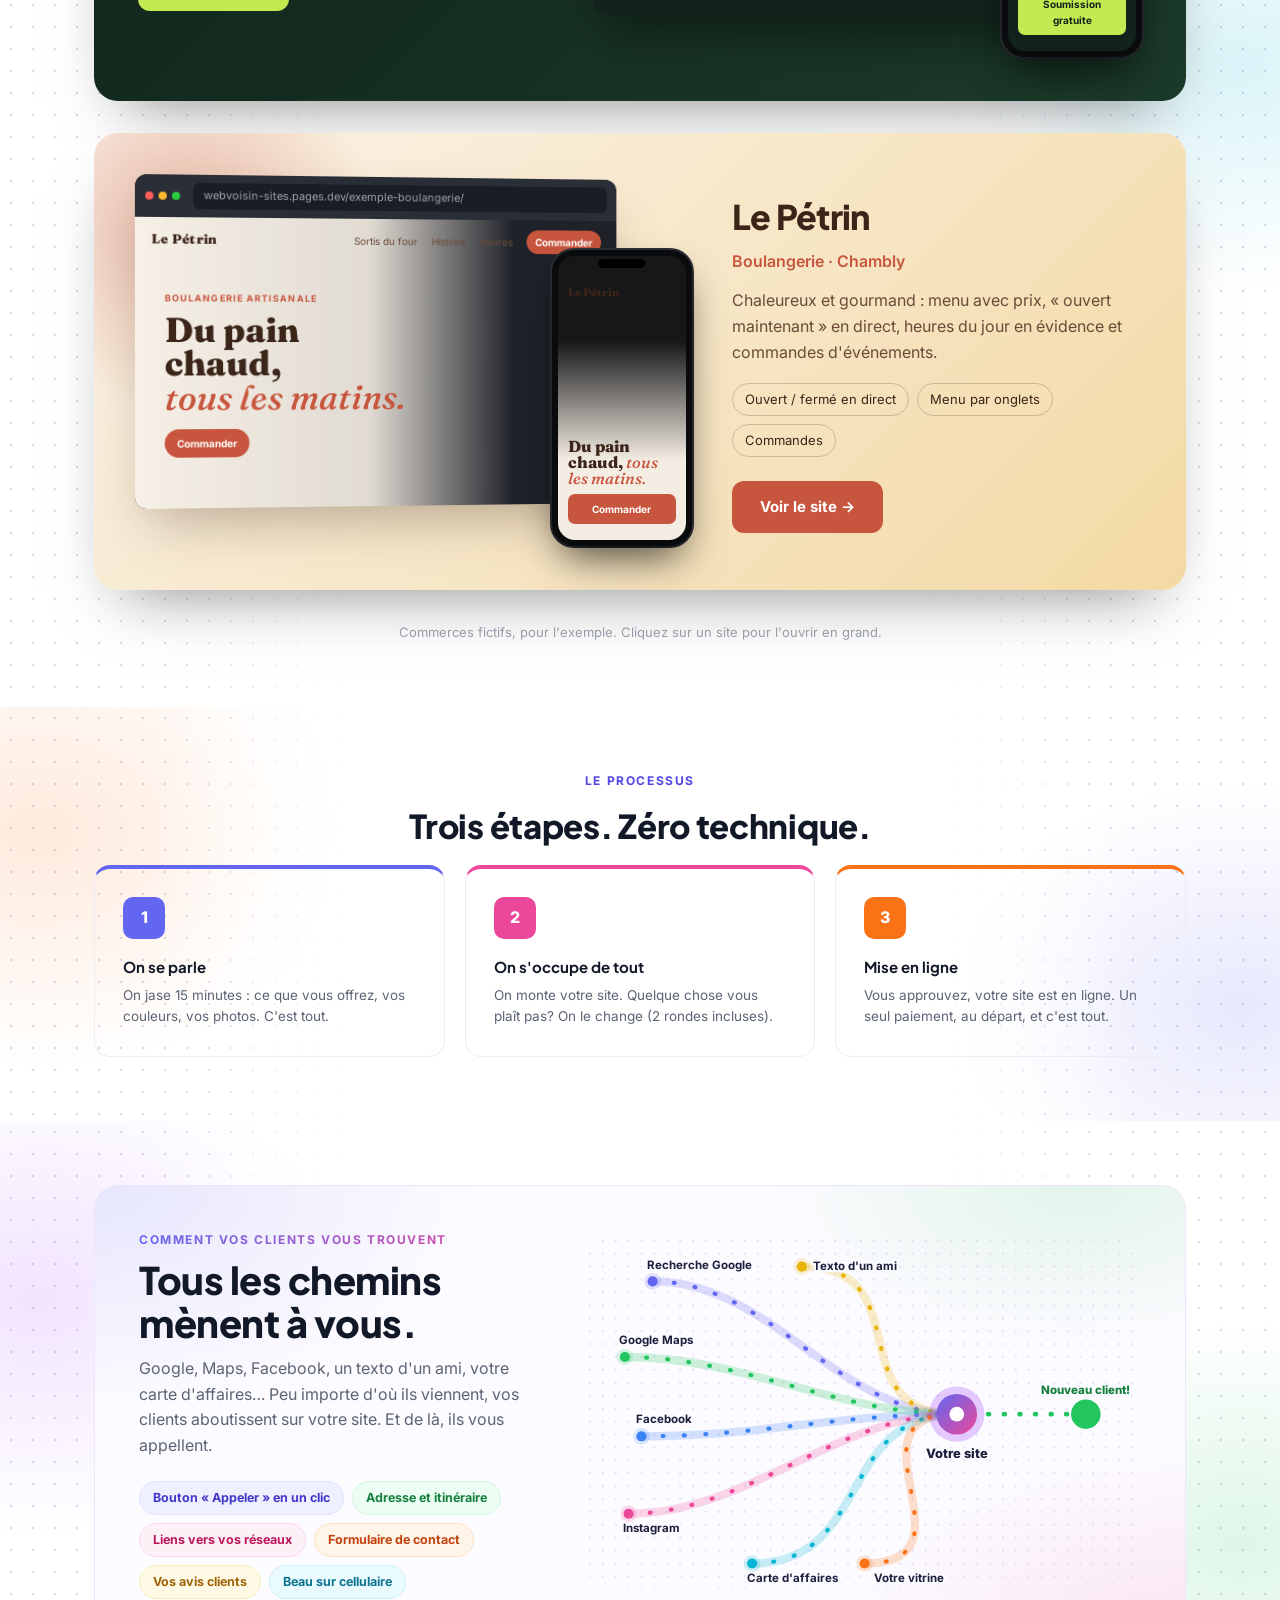
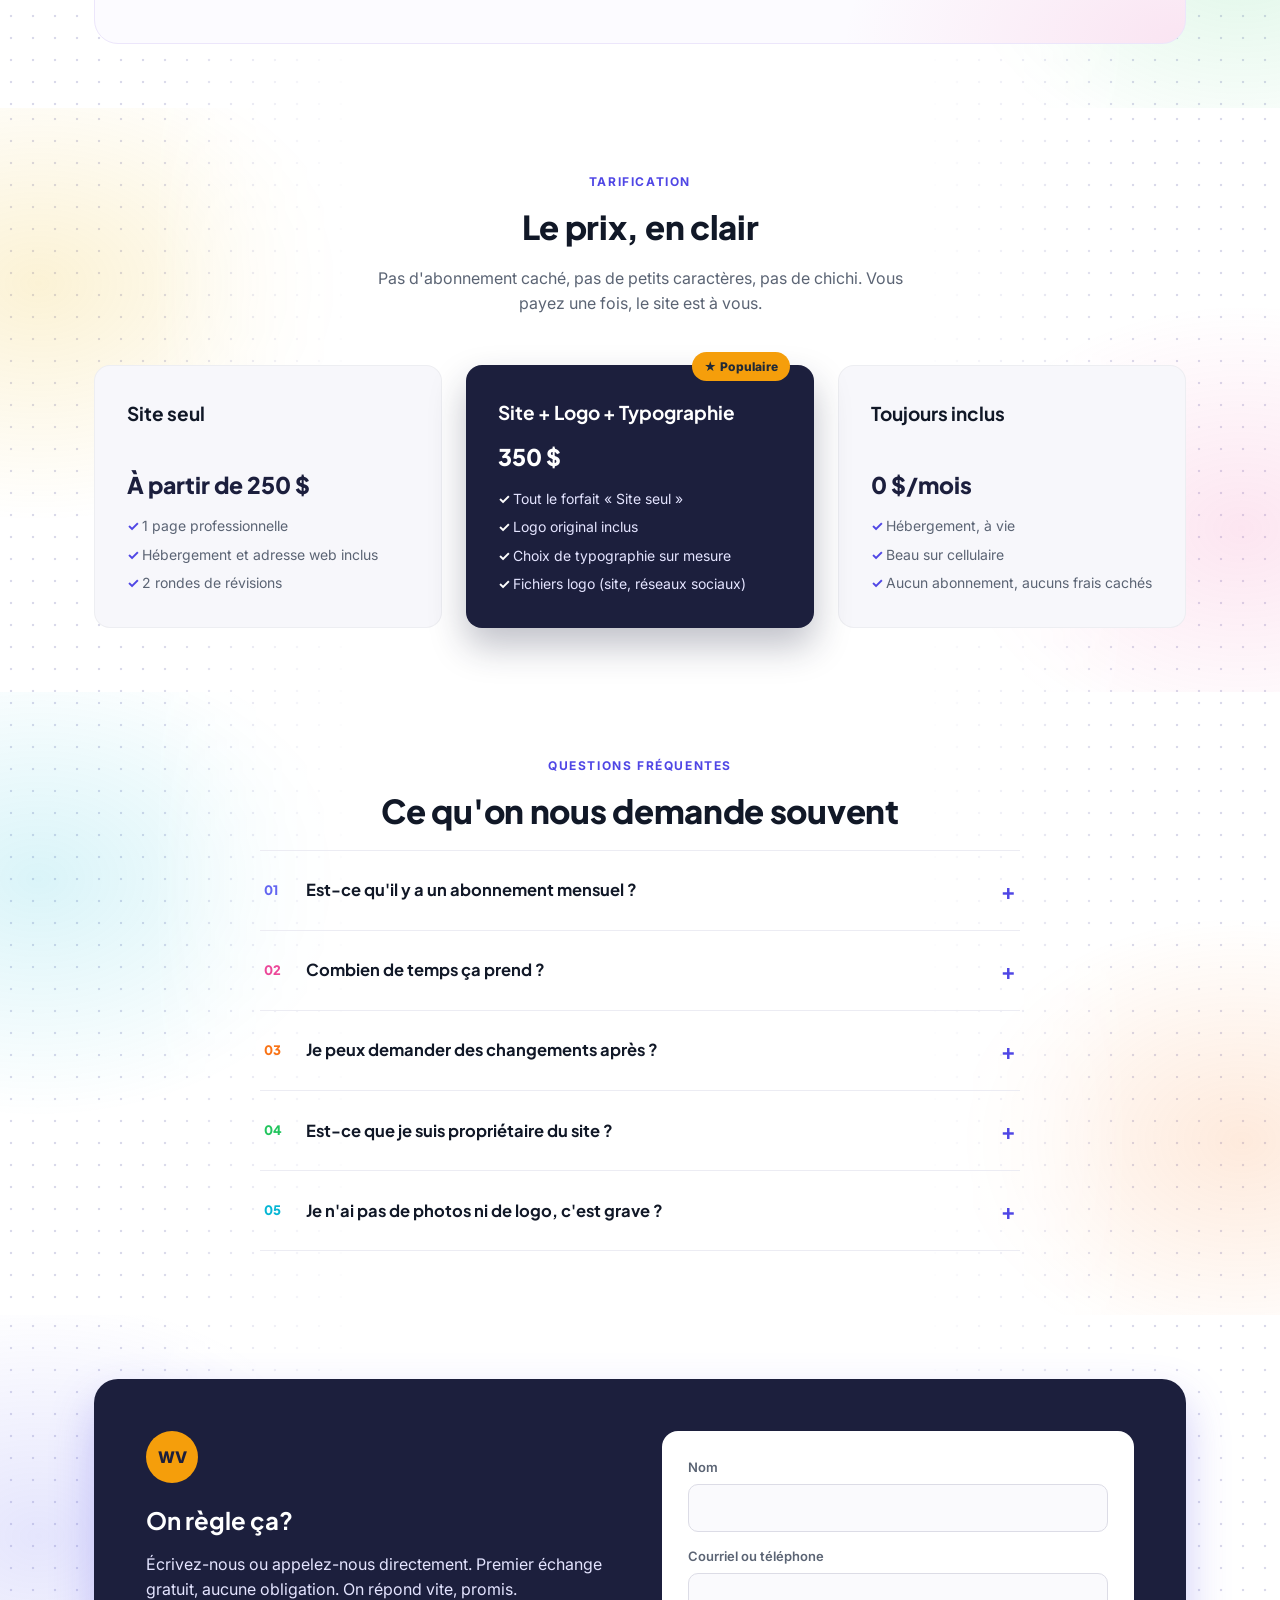
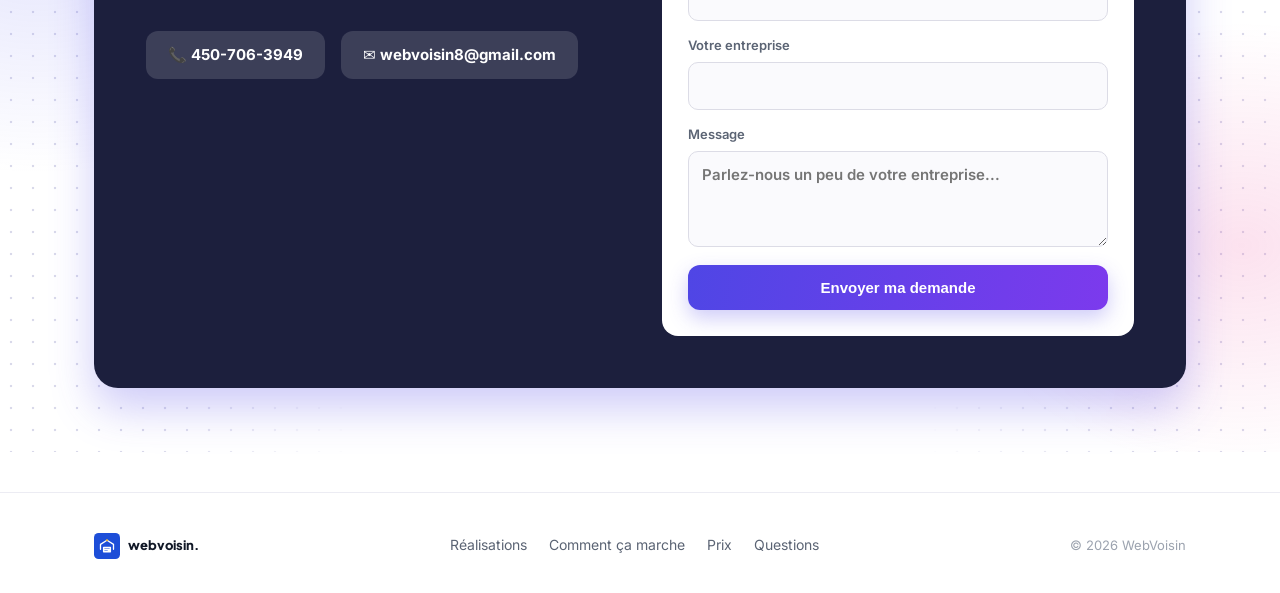
==== commit 221da243: "Refait l'aperçu en direct : vraie photo par métier, typo et vraie mise en page Co-Authored-By: Claud" ====
--- a/index.html
+++ b/index.html
@@ -60,8 +60,8 @@
     <div class="hero-demo">
       <div class="builder" id="builder">
         <div class="builder-head">
-          <span class="builder-tag">Essayez-le</span>
-          <span class="builder-title">Votre site, en 10 secondes</span>
+          <span class="builder-live"><i></i>Aperçu en direct</span>
+          <span class="builder-title">Tapez le nom de votre commerce</span>
         </div>
         <div class="builder-fields">
           <label class="bf-name">Nom de votre commerce
@@ -80,19 +80,27 @@
         </div>
         <div class="preview" id="preview">
           <div class="pv-bar"><span></span><span></span><span></span><div class="pv-url" id="pvUrl">webvoisin-sites.pages.dev/votre-commerce</div></div>
-          <div class="pv-site">
-            <div class="pv-nav"><span class="pv-logo" id="pvLogo"></span><span class="pv-call" id="pvCall">Appeler</span></div>
+          <div class="pv-site" id="pvSite">
             <div class="pv-hero" id="pvHero">
-              <div class="pv-h1" id="pvH1"></div>
-              <div class="pv-sub" id="pvSub"></div>
-              <span class="pv-btn" id="pvBtn">Demander une soumission</span>
+              <div class="pv-photo" id="pvPhoto"></div>
+              <div class="pv-nav">
+                <span class="pv-brand"><span class="pv-mono" id="pvMono"></span><span class="pv-logo" id="pvLogo"></span></span>
+                <span class="pv-links"><i>Services</i><i>À propos</i><i>Contact</i></span>
+                <span class="pv-call" id="pvCall">Appeler</span>
+              </div>
+              <div class="pv-copy">
+                <div class="pv-eyebrow" id="pvEyebrow"></div>
+                <div class="pv-h1" id="pvH1"></div>
+                <div class="pv-sub" id="pvSub"></div>
+                <div class="pv-ctas"><span class="pv-btn" id="pvBtn">Demander une soumission</span><span class="pv-btn2">Nos services</span></div>
+              </div>
             </div>
             <div class="pv-services" id="pvServices"></div>
           </div>
         </div>
         <div class="builder-actions">
           <a href="#contact" class="btn btn-primary" id="bWant">Je veux un site →</a>
-          <button type="button" class="builder-share" id="bShare">🔗 Copier le lien</button>
+          <button type="button" class="builder-share" id="bShare">Copier le lien</button>
         </div>
       </div>
     </div>
--- a/style.css
+++ b/style.css
@@ -213,9 +213,6 @@
 
 /* ================= APERÇU INSTANTANÉ ================= */
 .builder{background:#fff;border-radius:20px;padding:20px;box-shadow:0 30px 60px rgba(0,0,0,.35);color:var(--ink);max-width:440px;margin:0 auto}
-.builder-head{display:flex;align-items:center;gap:10px;margin-bottom:14px}
-.builder-tag{background:var(--warm);color:var(--navy);font-size:11px;font-weight:800;text-transform:uppercase;letter-spacing:1px;padding:4px 10px;border-radius:999px}
-.builder-title{font-family:var(--font-display);font-weight:800;font-size:16px}
 .builder-fields{display:grid;grid-template-columns:1fr 1fr;gap:10px;margin-bottom:14px}
 .builder-fields label{display:flex;flex-direction:column;gap:4px;font-size:11.5px;font-weight:700;color:var(--muted);text-transform:uppercase;letter-spacing:.4px}
 .builder-fields .bf-name{grid-column:1 / -1}
@@ -231,50 +228,12 @@
 .preview{border:1px solid #e7e7ef;border-radius:12px;overflow:hidden;background:#fff}
 .preview.bump{animation:bump .35s ease}
 @keyframes bump{0%{transform:scale(1)}40%{transform:scale(1.015)}100%{transform:scale(1)}}
-.pv-bar{display:flex;align-items:center;gap:5px;padding:8px 10px;background:#f3f3f8;border-bottom:1px solid #e7e7ef}
-.pv-bar > span{width:8px;height:8px;border-radius:50%;background:#d4d4de}
-.pv-url{margin-left:8px;flex:1;background:#fff;border-radius:6px;padding:3px 10px;font-size:11px;color:var(--muted);white-space:nowrap;overflow:hidden;text-overflow:ellipsis}
-.pv-nav{display:flex;align-items:center;justify-content:space-between;gap:8px;padding:10px 12px;border-bottom:1px solid #f0f0f5}
-.pv-logo{font-weight:800;font-size:13px;font-family:var(--font-display);white-space:nowrap;overflow:hidden;text-overflow:ellipsis;transition:color .3s}
-.pv-call{color:#fff;font-size:10.5px;font-weight:700;padding:5px 9px;border-radius:6px;white-space:nowrap;transition:background .3s}
-.pv-hero{padding:18px 14px;text-align:center;transition:background .3s}
-.pv-h1{font-family:var(--font-display);font-weight:800;font-size:16px;line-height:1.25;margin-bottom:6px}
-.pv-sub{font-size:11.5px;color:var(--muted);margin-bottom:10px}
-.pv-btn{display:inline-block;color:#fff;font-size:11px;font-weight:700;padding:7px 12px;border-radius:7px;transition:background .3s}
-.pv-services{display:grid;grid-template-columns:repeat(3,1fr);gap:6px;padding:10px 12px 12px}
-.pv-service{background:#f6f6fa;border-radius:8px;padding:8px 4px;text-align:center;font-size:10.5px;font-weight:600;display:flex;flex-direction:column;gap:2px}
-.pv-service span:first-child{font-size:16px}
 .builder-actions{display:flex;align-items:center;justify-content:space-between;gap:10px;margin-top:14px}
 .builder-actions .btn{padding:12px 20px;font-size:14px}
 .builder-share{background:none;border:none;color:var(--muted);font:inherit;font-size:13px;font-weight:600;cursor:pointer;padding:8px}
 .builder-share:hover{color:var(--accent)}
 
 /* ================= GLISSEUR AVANT / APRÈS ================= */
-.ba{--pos:50%;position:relative;max-width:860px;margin:0 auto;aspect-ratio:16/9;border-radius:20px;overflow:hidden;box-shadow:0 24px 50px rgba(17,24,39,.14);border:1px solid #e7e7ef;user-select:none}
-.ba-layer{position:absolute;inset:0;padding:44px 36px 28px}
-.ba-before{background:#f4f4f6;filter:saturate(.6)}
-.ba-after{background:#fff;clip-path:inset(0 0 0 var(--pos))}
-.ba-label{position:absolute;top:14px;left:16px;background:rgba(17,24,39,.75);color:#fff;font-size:11px;font-weight:800;letter-spacing:1px;text-transform:uppercase;padding:5px 10px;border-radius:999px}
-.ba-label-after{left:auto;right:16px;background:var(--accent)}
-.ba-google{max-width:62%;display:flex;flex-direction:column;gap:12px}
-.ba-search{background:#fff;border:1px solid #dcdce3;border-radius:999px;padding:10px 18px;font-size:14px;font-weight:600}
-.ba-res{padding:4px 2px}
-.ba-res-t{color:#5a5ad6;font-size:15px;font-weight:600}
-.ba-res-d{color:#8a8a96;font-size:12.5px}
-.ba-comp .ba-res-t{color:#1a1aa6;font-weight:800}
-.ba-sad{margin-top:4px;align-self:flex-start;background:#fee2e2;color:#b91c1c;font-weight:700;font-size:13px;padding:8px 14px;border-radius:999px}
-.ba-site{margin-left:auto;max-width:62%;display:flex;flex-direction:column;gap:14px;text-align:center}
-.ba-nav{display:flex;justify-content:space-between;align-items:center;gap:10px;padding-bottom:10px;border-bottom:1px solid #f0f0f5}
-.ba-logo{font-family:var(--font-display);font-weight:800;font-size:15px;white-space:nowrap;overflow:hidden;text-overflow:ellipsis}
-.ba-call{color:#fff;font-size:12px;font-weight:700;padding:6px 11px;border-radius:7px;white-space:nowrap}
-.ba-hero{background:var(--soft);border-radius:12px;padding:22px 16px}
-.ba-h1{font-family:var(--font-display);font-weight:800;font-size:20px;line-height:1.25;margin-bottom:12px}
-.ba-btn{display:inline-block;color:#fff;font-size:12.5px;font-weight:700;padding:9px 16px;border-radius:8px}
-.ba-stars{font-size:13px;color:var(--muted)}
-.ba-happy{align-self:center;background:#dcfce7;color:#15803d;font-weight:700;font-size:13px;padding:8px 14px;border-radius:999px}
-.ba-handle{position:absolute;top:0;bottom:0;left:var(--pos);width:3px;margin-left:-1.5px;background:#fff;box-shadow:0 0 0 1px rgba(17,24,39,.1);pointer-events:none}
-.ba-handle span{position:absolute;top:50%;left:50%;transform:translate(-50%,-50%);width:44px;height:44px;border-radius:50%;background:#fff;box-shadow:0 6px 18px rgba(17,24,39,.25);display:flex;align-items:center;justify-content:center;font-size:20px;font-weight:800;color:var(--navy)}
-.ba input[type=range]{position:absolute;inset:0;width:100%;height:100%;margin:0;opacity:0;cursor:ew-resize}
 
 /* ================= TOUS LES CHEMINS MÈNENT À VOUS ================= */
 .region{display:grid;grid-template-columns:.85fr 1.15fr;gap:40px;align-items:center;border-radius:24px;padding:44px;
@@ -336,7 +295,6 @@
 section.wrap{padding-top:64px;padding-bottom:64px}
 section{scroll-margin-top:76px}
 .builder-fields input,.builder-fields select{min-width:0;width:100%}
-.ba-handle span{font-size:18px}
 
 /* ================= MINI-CAPTURES DES RÉALISATIONS ================= */
 .mini{--c:#1d4ed8;--tint:#eef2ff;aspect-ratio:16/11;background:#fff;border-bottom:1px solid #ececf3;display:flex;flex-direction:column;overflow:hidden;font-family:'Inter',system-ui,sans-serif;transition:transform .35s ease;transform-origin:top center}
@@ -376,7 +334,6 @@
   animation:drift 8s ease-in-out infinite}
 @keyframes drift{0%,100%{transform:translateY(0) rotate(12deg)}50%{transform:translateY(-22px) rotate(-6deg)}}
 
-#avant-apres{--g1:rgba(34,197,94,.15);--g2:rgba(99,102,241,.16);--s1:#22c55e}
 #portfolio{--g1:rgba(236,72,153,.14);--g2:rgba(6,182,212,.15);--s1:#ec4899}
 #comment{--g1:rgba(249,115,22,.15);--g2:rgba(99,102,241,.15);--s1:#f97316}
 #chemins{--g1:rgba(168,85,247,.16);--g2:rgba(34,197,94,.15);--s1:#a855f7}
@@ -398,10 +355,6 @@
 @media (prefers-reduced-motion: reduce){ section.wrap::after{animation:none} }
 
 /* cases de services de l'aperçu : sans emoji, titre + détail + trait de couleur */
-.pv-service{text-align:left;padding:8px 9px;border-left:3px solid #4f46e5;gap:1px;background:#f6f6fa}
-.pv-service b{font-size:11px;font-weight:700;color:#111827}
-.pv-service span{font-size:9.5px;font-weight:500;color:#8a8f9c}
-.pv-service span:first-child{font-size:inherit}
 
 /* Vitrines d'exemples (style klikoo) */
 .showcase{--bg1:#0c0e11;--bg2:#1a1d24;--acc:#ff5a1f;--acc2:#ff8a5c;--txt:#fff;--muted:#b8bcc6;--chip:rgba(255,255,255,.18);--chipt:#e4e6eb;--font:'Barlow Condensed','Inter',sans-serif;--up:uppercase;--img:url("https://images.unsplash.com/photo-1619642751034-765dfdf7c58e?w=900&q=70&auto=format&fit=crop");--ov:linear-gradient(90deg,rgba(12,14,17,.92) 0%,rgba(12,14,17,.55) 55%,rgba(12,14,17,.15) 100%);--pov:linear-gradient(180deg,rgba(12,14,17,.3),rgba(12,14,17,.95) 70%);--btnc:#fff;
@@ -492,3 +445,56 @@
   .mt-track{animation:none}
   .mt-track-wrap{overflow-x:auto;-webkit-mask-image:none;mask-image:none}
 }
+
+/* APERÇU EN DIRECT — refait comme un vrai site */
+.builder{padding:22px}
+.builder-head{display:flex;flex-direction:column;align-items:flex-start;gap:6px;margin-bottom:16px}
+.builder-live{display:inline-flex;align-items:center;gap:7px;font-size:12px;font-weight:700;color:#15803d}
+.builder-live i{width:8px;height:8px;border-radius:50%;background:#22c55e;box-shadow:0 0 0 0 rgba(34,197,94,.6);animation:livePulse 1.8s ease-out infinite}
+@keyframes livePulse{0%{box-shadow:0 0 0 0 rgba(34,197,94,.55)}100%{box-shadow:0 0 0 9px rgba(34,197,94,0)}}
+.builder-title{font-family:var(--font-display);font-weight:800;font-size:19px;letter-spacing:-.3px;color:var(--ink)}
+.preview{box-shadow:0 14px 30px rgba(17,24,39,.12)}
+.pv-bar{display:flex;align-items:center;gap:5px;padding:8px 10px;background:#f1f1f4;border-bottom:1px solid #e5e5ea}
+.pv-bar > span{width:8px;height:8px;border-radius:50%;background:#d4d4dc}
+.pv-bar > span:nth-child(1){background:#ff5f57}.pv-bar > span:nth-child(2){background:#febc2e}.pv-bar > span:nth-child(3){background:#28c840}
+.pv-url{margin-left:8px;flex:1;background:#fff;border-radius:6px;padding:3px 10px;font-size:11px;color:var(--muted);white-space:nowrap;overflow:hidden;text-overflow:ellipsis}
+.pv-site{--c:#1d4ed8;--fd:'Bricolage Grotesque','Inter',sans-serif;background:#fff}
+.pv-site.f-condensed{--fd:'Barlow Condensed','Inter',sans-serif}
+.pv-site.f-serif{--fd:'Cormorant Garamond',Georgia,serif}
+.pv-site.f-fraunces{--fd:'Fraunces',Georgia,serif}
+.pv-hero{position:relative;min-height:228px;padding:0 0 18px;color:#fff;background:#14161b;overflow:hidden;isolation:isolate}
+.pv-photo{position:absolute;inset:0;z-index:-2;background:center/cover no-repeat;opacity:0;transform:scale(1.06);transition:opacity .6s ease,transform 1.2s ease}
+.pv-photo.on{opacity:1;transform:scale(1)}
+.pv-hero::after{content:"";position:absolute;inset:0;z-index:-1;background:linear-gradient(100deg,rgba(12,13,17,.9) 0%,rgba(12,13,17,.68) 50%,rgba(12,13,17,.2) 100%)}
+.pv-nav{display:flex;align-items:center;gap:10px;padding:11px 14px}
+.pv-brand{display:flex;align-items:center;gap:7px;min-width:0;flex:1}
+.pv-mono{flex:none;width:22px;height:22px;border-radius:6px;background:var(--c);color:#fff;display:grid;place-items:center;font-size:10px;font-weight:800;letter-spacing:.3px;transition:background .3s}
+.pv-logo{font-weight:800;font-size:12.5px;white-space:nowrap;overflow:hidden;text-overflow:ellipsis}
+.pv-links{display:flex;gap:10px;font-size:10px;opacity:.75}
+.pv-links i{font-style:normal}
+.pv-call{flex:none;background:#fff;color:#111;font-size:10px;font-weight:700;padding:5px 10px;border-radius:999px}
+.pv-copy{padding:14px 16px 0;max-width:86%}
+.pv-eyebrow{display:inline-block;font-size:9.5px;font-weight:700;letter-spacing:1.2px;text-transform:uppercase;color:rgba(255,255,255,.8);padding-left:9px;border-left:2px solid var(--c);margin-bottom:9px;transition:border-color .3s}
+.pv-h1{font-family:var(--fd);font-weight:800;font-size:23px;line-height:1.08;letter-spacing:-.4px;margin-bottom:8px}
+.pv-h1 em{font-style:normal;box-shadow:inset 0 -.32em 0 color-mix(in srgb,var(--c) 75%,transparent);transition:box-shadow .3s}
+.f-condensed .pv-h1{text-transform:uppercase;font-size:27px;letter-spacing:.2px;line-height:1}
+.f-serif .pv-h1{font-weight:600;font-style:italic;font-size:28px;letter-spacing:0}
+.f-serif .pv-h1 em,.f-fraunces .pv-h1 em{font-style:italic;font-weight:500;box-shadow:none;color:color-mix(in srgb,var(--c) 45%,#fff)}
+.f-fraunces .pv-h1{font-weight:700;font-size:24px}
+.pv-sub{font-size:11px;line-height:1.5;color:rgba(255,255,255,.78);margin-bottom:13px;max-width:290px}
+.pv-ctas{display:flex;gap:7px;flex-wrap:wrap}
+.pv-btn{background:var(--c);color:#fff;font-size:10.5px;font-weight:700;padding:7px 12px;border-radius:7px;transition:background .3s}
+.pv-btn2{color:#fff;font-size:10.5px;font-weight:600;padding:6px 11px;border-radius:7px;border:1px solid rgba(255,255,255,.4)}
+.pv-services{display:grid;grid-template-columns:repeat(3,1fr);background:#fff}
+.pv-service{padding:11px 12px 12px;display:flex;flex-direction:column;gap:1px;border-right:1px solid #eee;animation:svcIn .45s ease both}
+.pv-service:last-child{border-right:none}
+.pv-service:nth-child(2){animation-delay:.06s}.pv-service:nth-child(3){animation-delay:.12s}
+.pv-service small{font-size:9px;font-weight:800;color:var(--c);letter-spacing:.5px;transition:color .3s}
+.pv-service b{font-family:var(--fd);font-size:12.5px;font-weight:800;color:#111827;line-height:1.2}
+.f-serif .pv-service b{font-size:14px;font-weight:600;font-style:italic}
+.f-condensed .pv-service b{text-transform:uppercase;font-size:13.5px}
+.pv-service span{font-size:9.5px;color:#8a8f9c}
+@keyframes svcIn{from{opacity:0;transform:translateY(5px)}to{opacity:1;transform:none}}
+@media (max-width:480px){.pv-links{display:none}.pv-copy{max-width:100%}}
+@media (prefers-reduced-motion: reduce){.builder-live i,.pv-service{animation:none}.pv-photo{transition:none}}
+.builder,.builder-fields label{text-align:left}.builder-fields label{align-items:stretch}
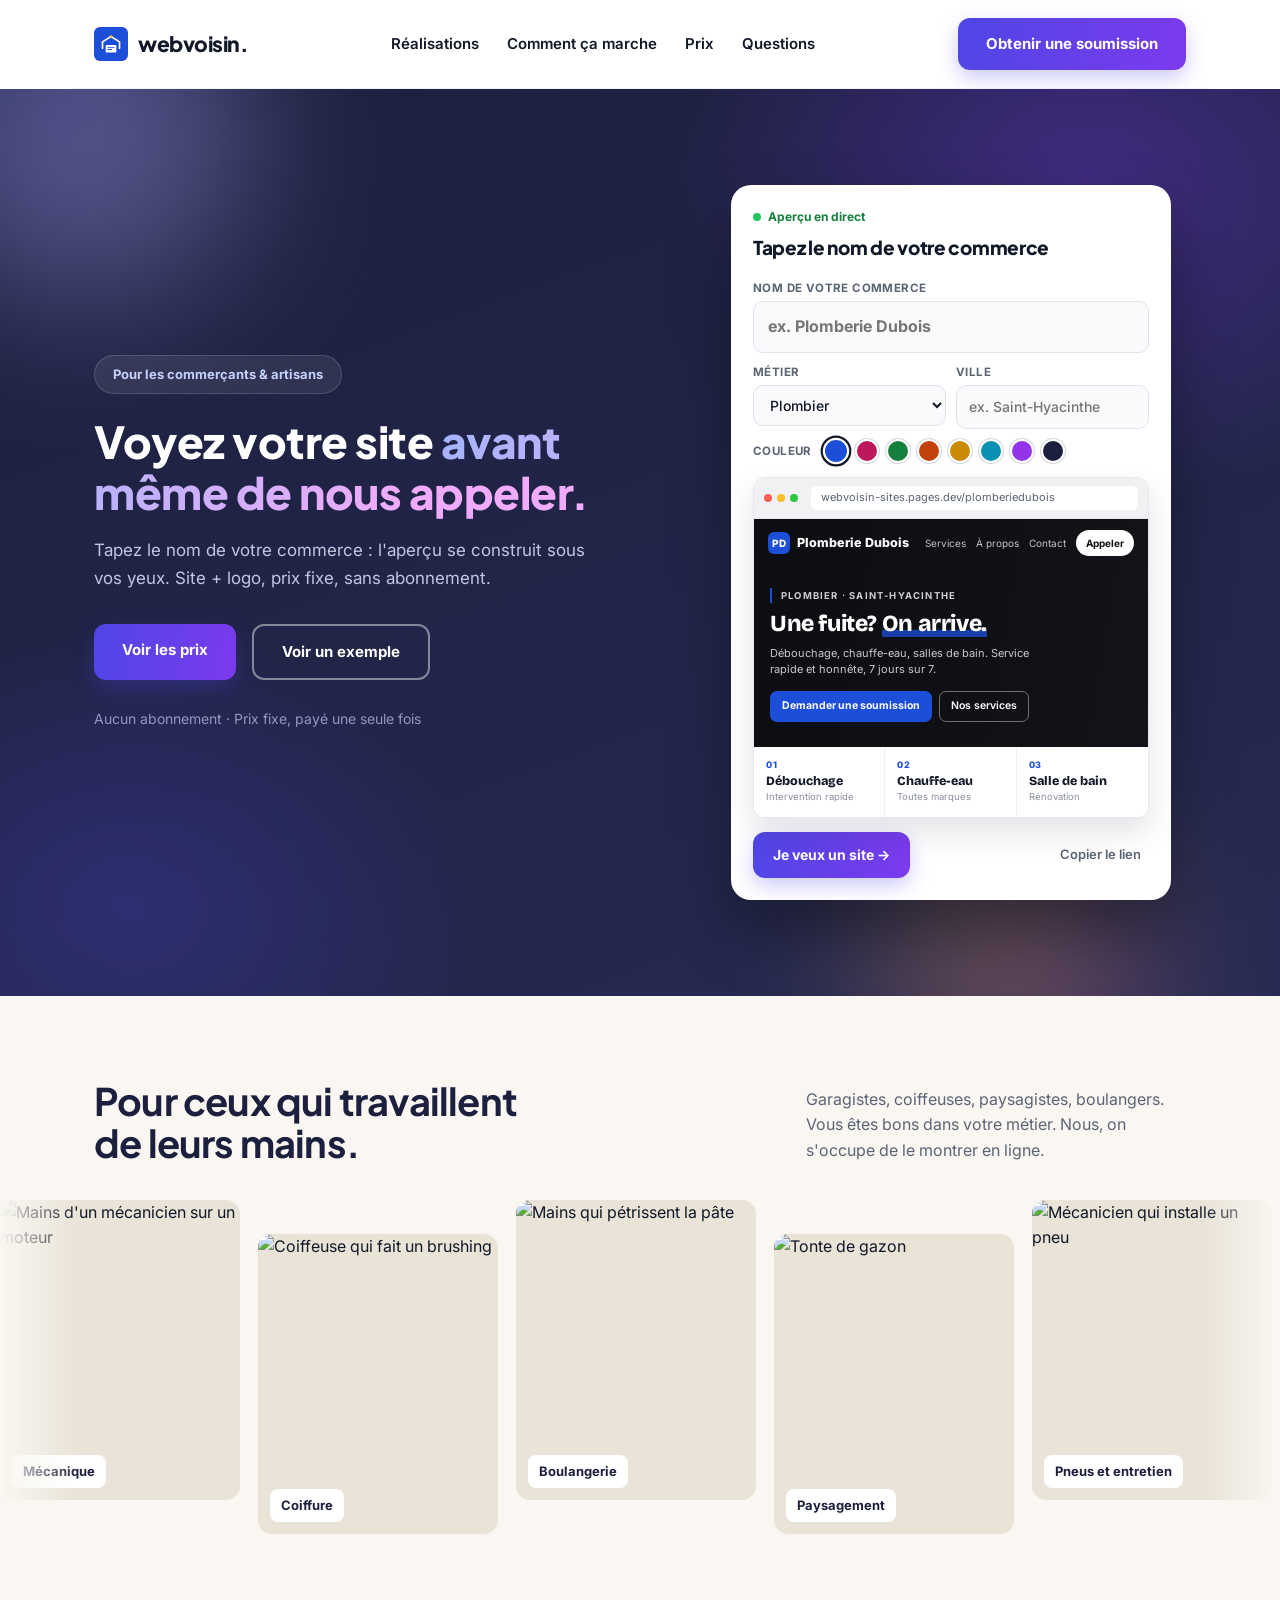
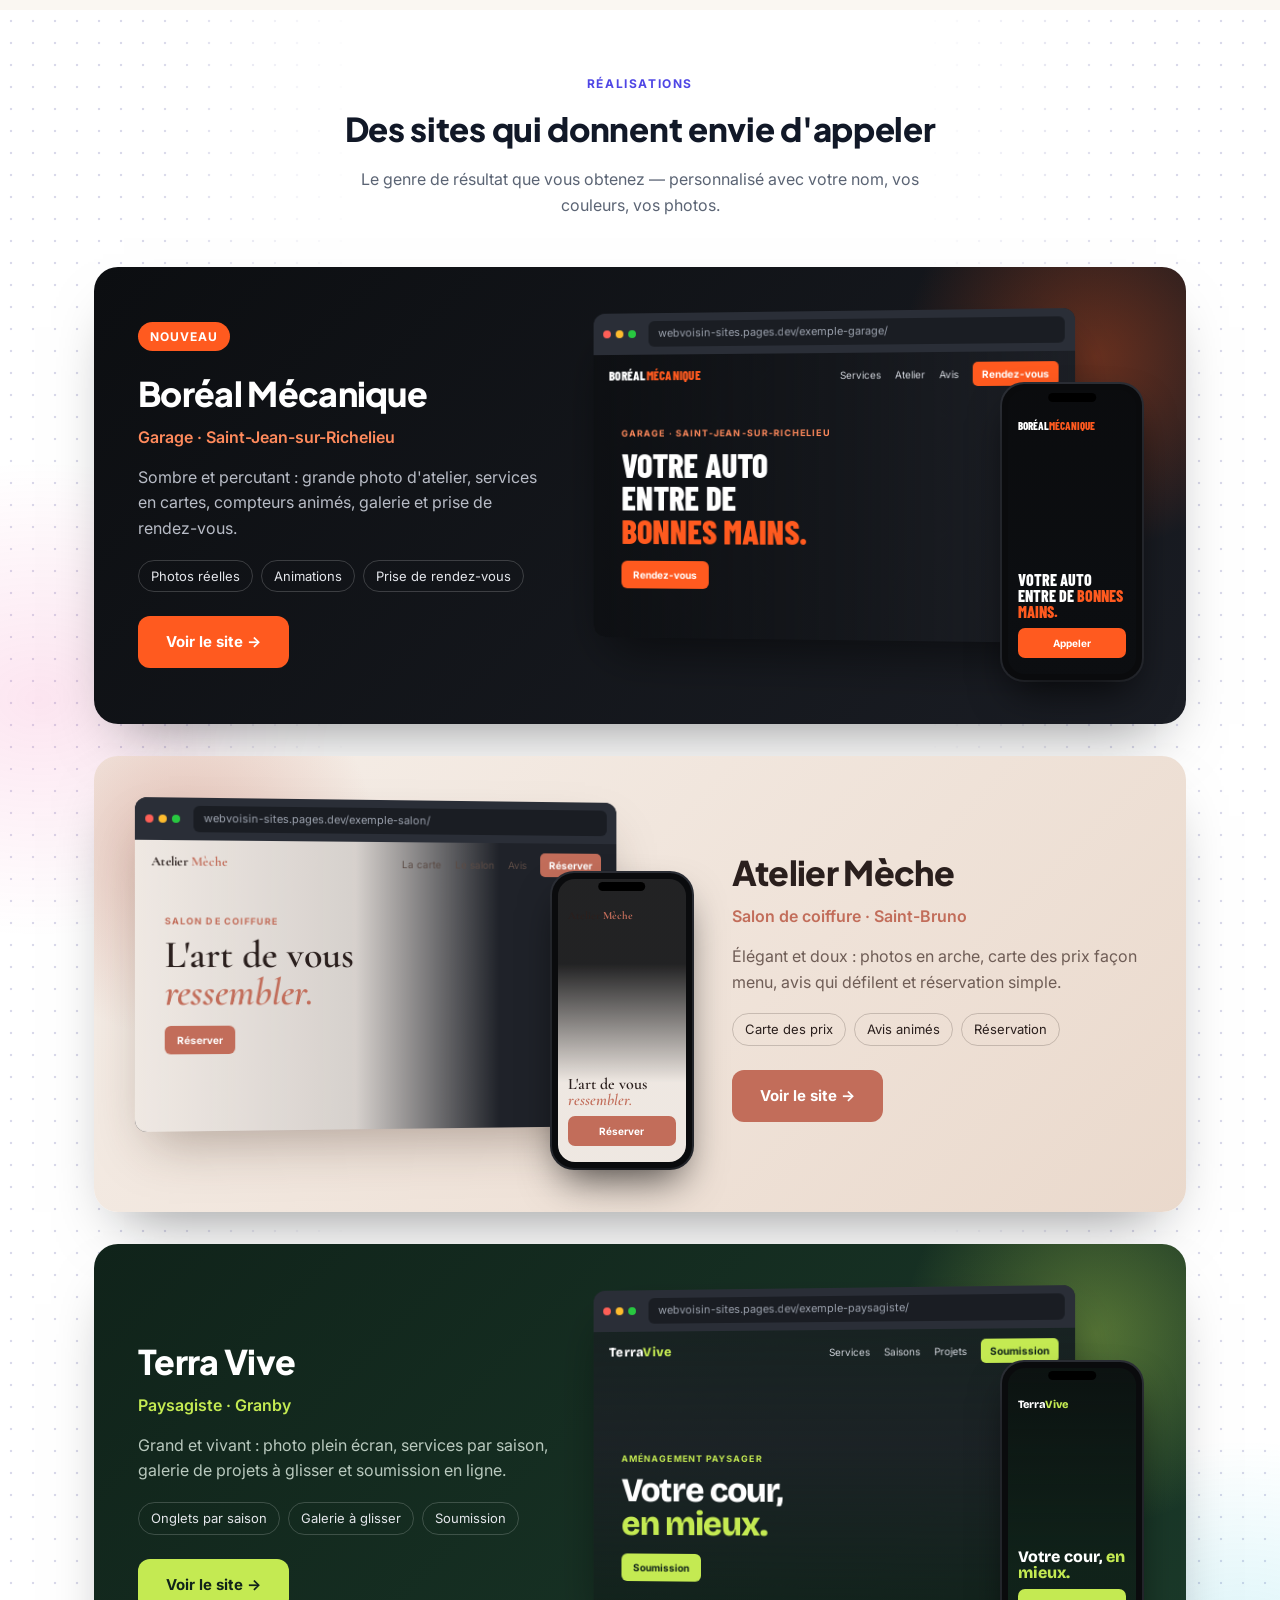
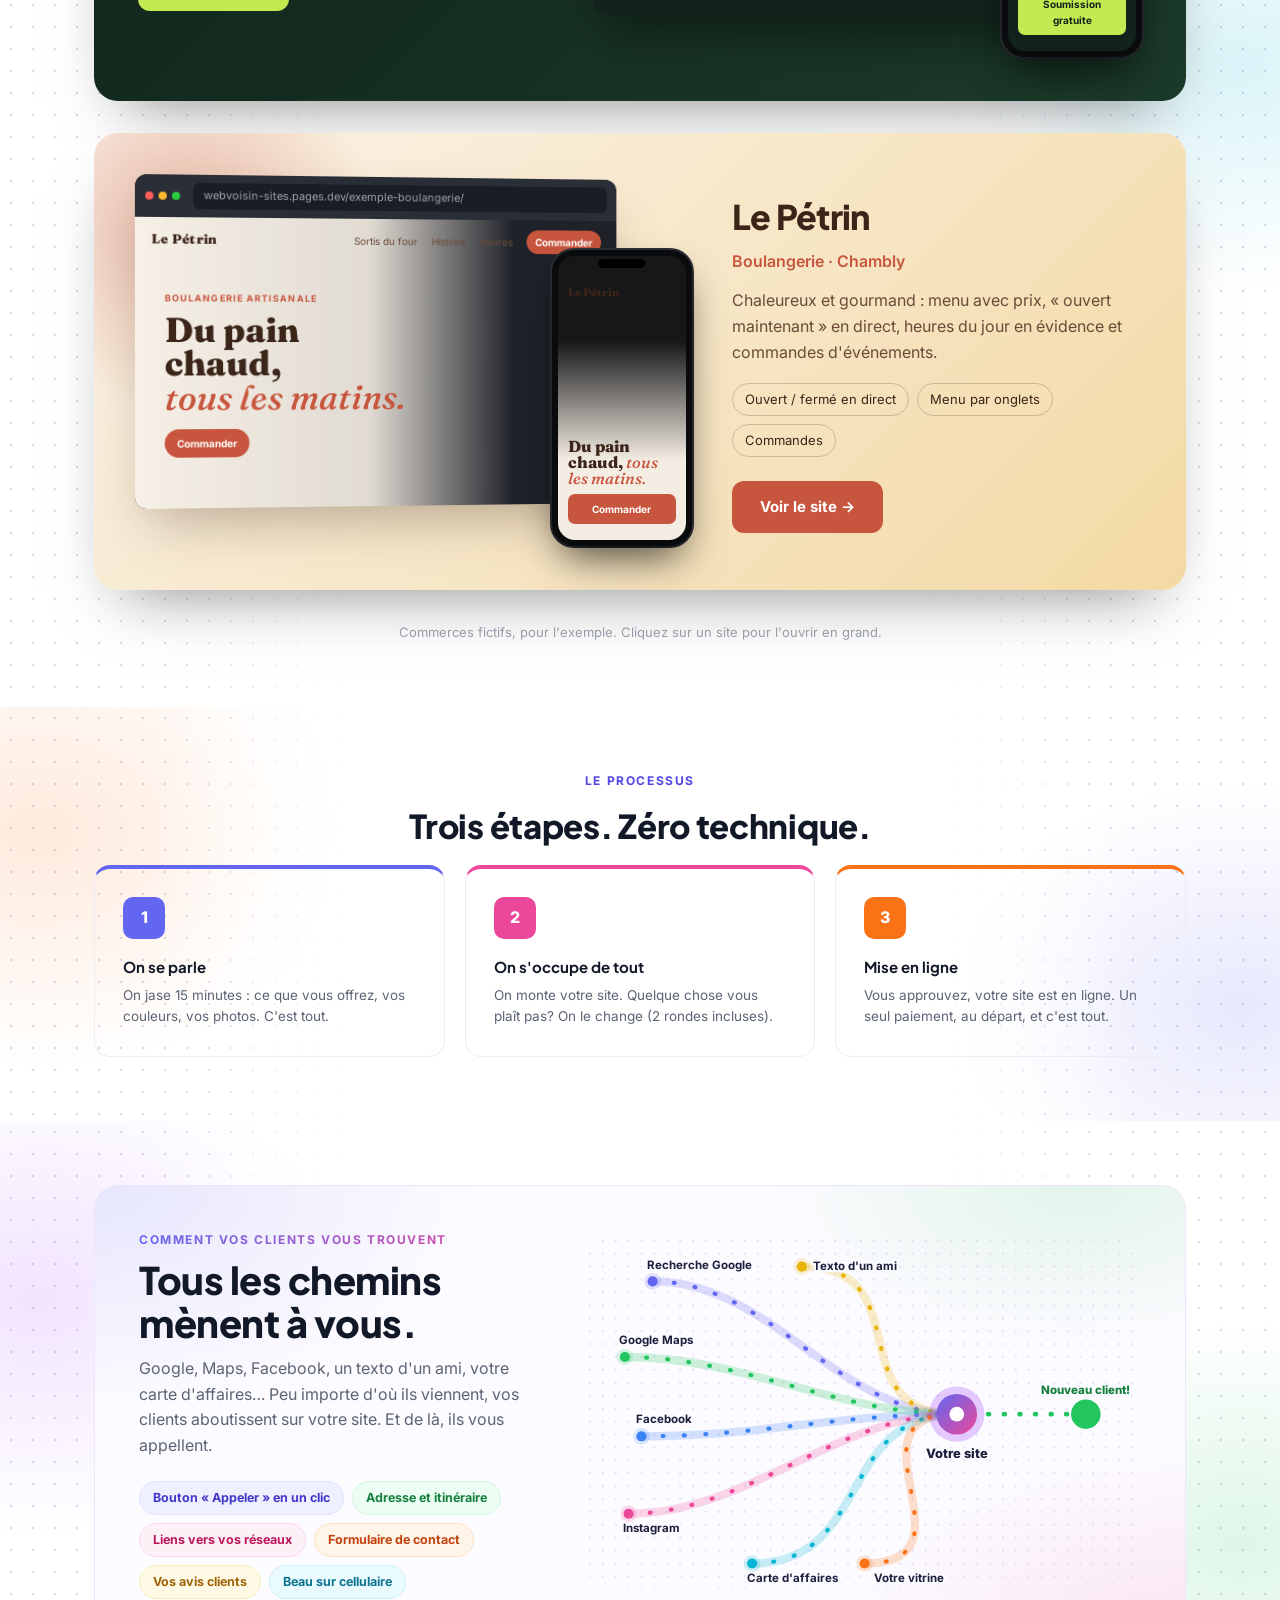
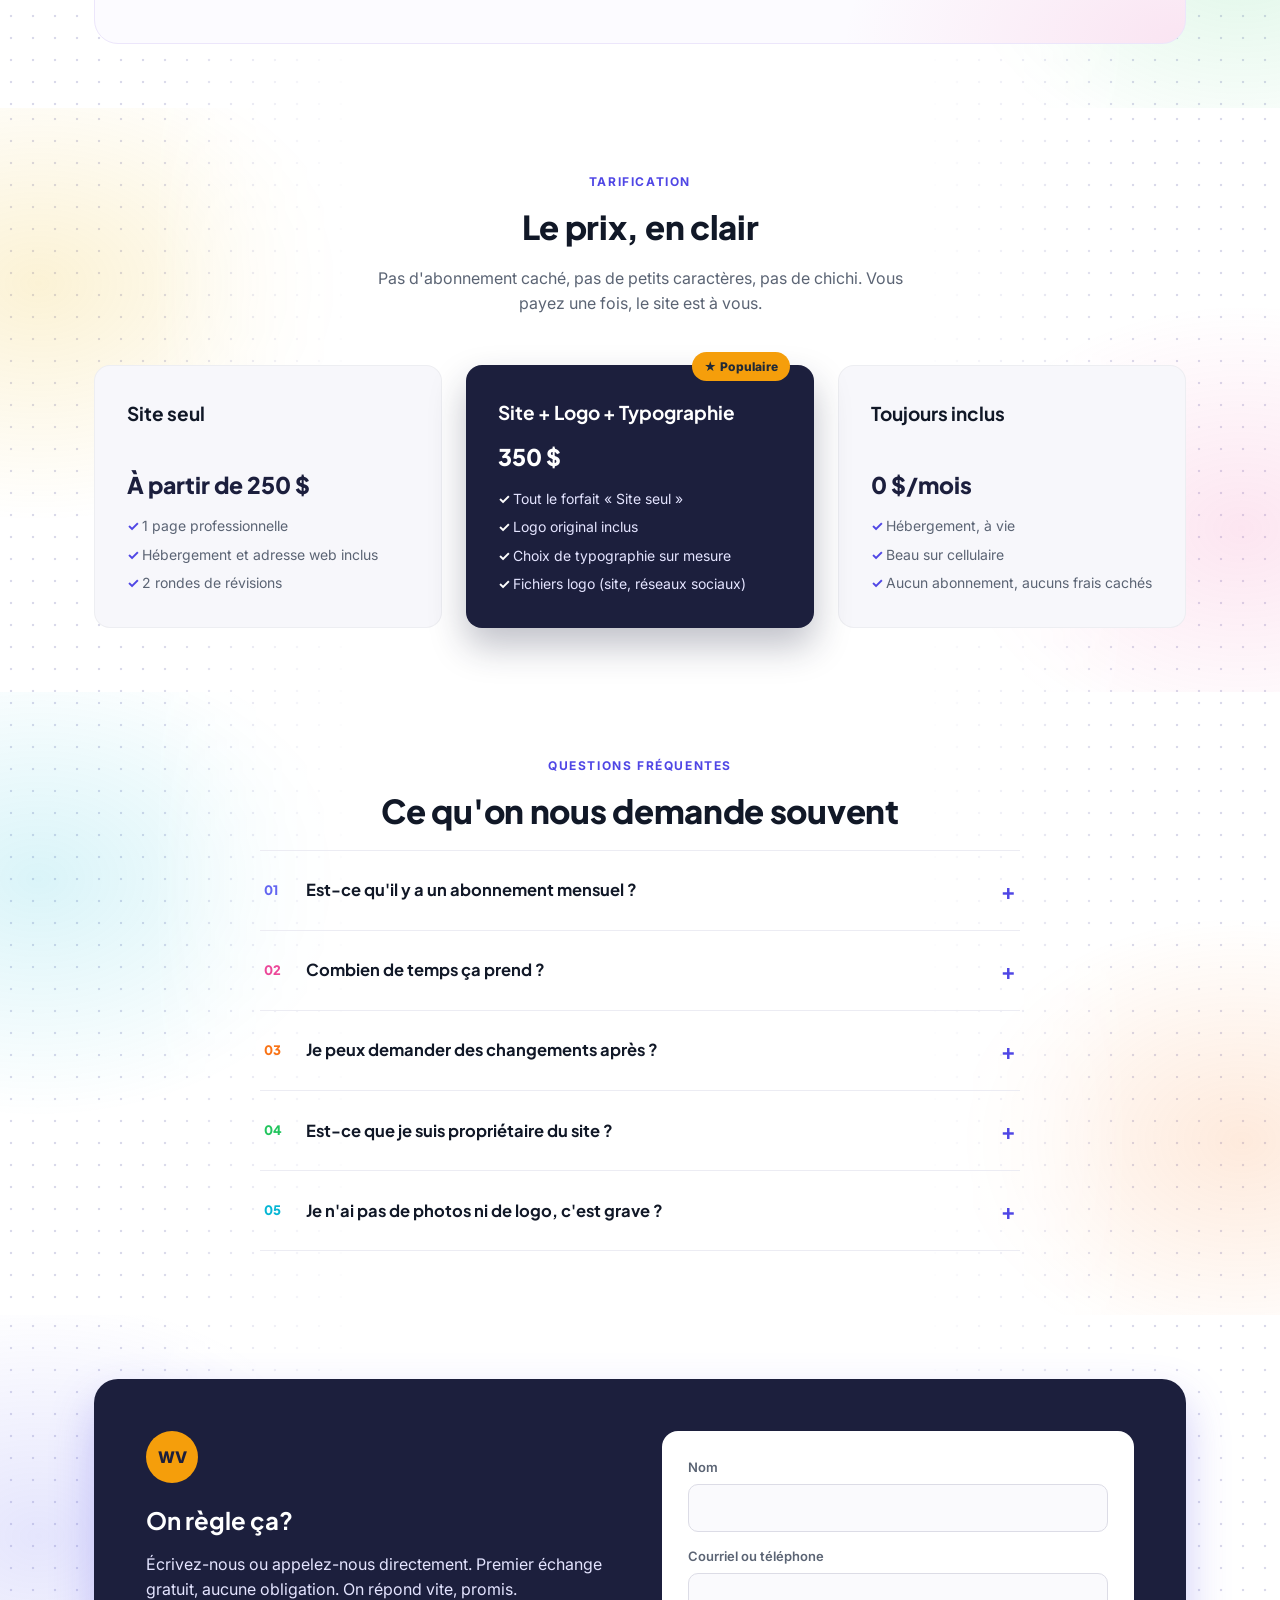
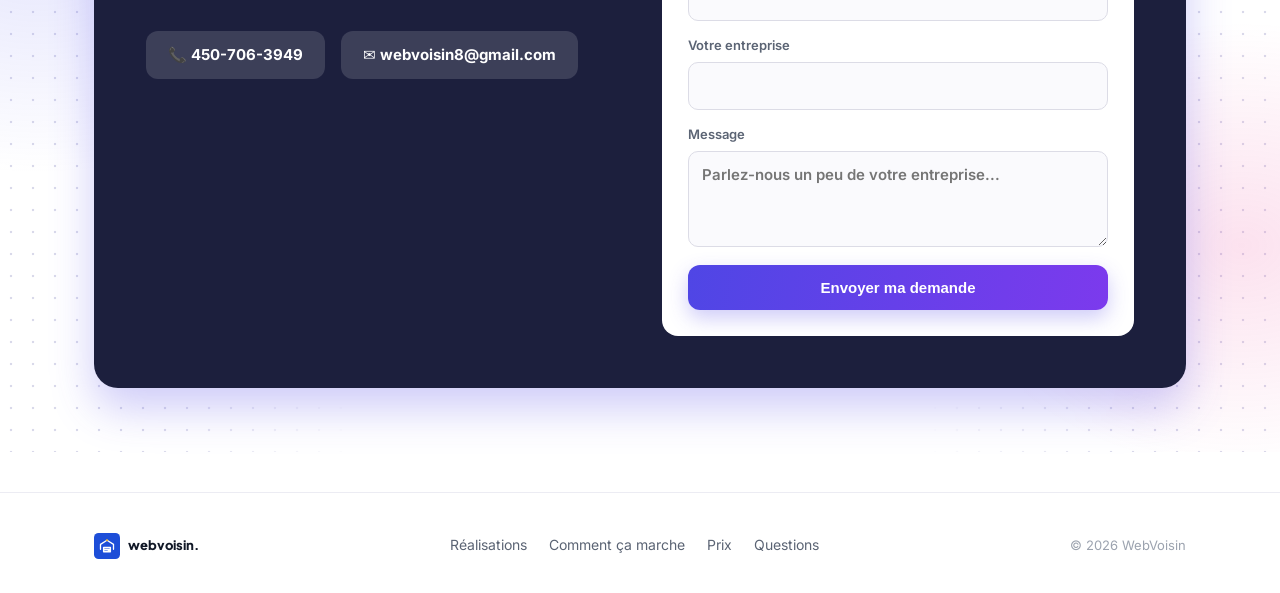
==== commit 2227cf49: "Métier « Autre » : champ obligatoire + photo choisie selon le métier écrit Co-Authored-By: Claude Op" ====
--- a/index.html
+++ b/index.html
@@ -70,6 +70,9 @@
           <label>Métier
             <select id="bTrade"></select>
           </label>
+          <label class="bf-other" id="bOtherWrap" hidden><span>Votre métier <em>(obligatoire)</em></span>
+            <input type="text" id="bOther" maxlength="40" placeholder="ex. Couvreur, fleuriste, toiletteur…" autocomplete="off">
+          </label>
           <label>Ville
             <input type="text" id="bCity" maxlength="30" placeholder="ex. Saint-Hyacinthe" autocomplete="off">
           </label>
@@ -80,6 +83,7 @@
         </div>
         <div class="preview" id="preview">
           <div class="pv-bar"><span></span><span></span><span></span><div class="pv-url" id="pvUrl">webvoisin-sites.pages.dev/votre-commerce</div></div>
+          <div class="pv-need">Écrivez votre métier plus haut pour voir votre aperçu.</div>
           <div class="pv-site" id="pvSite">
             <div class="pv-hero" id="pvHero">
               <div class="pv-photo" id="pvPhoto"></div>
--- a/style.css
+++ b/style.css
@@ -498,3 +498,13 @@
 @media (max-width:480px){.pv-links{display:none}.pv-copy{max-width:100%}}
 @media (prefers-reduced-motion: reduce){.builder-live i,.pv-service{animation:none}.pv-photo{transition:none}}
 .builder,.builder-fields label{text-align:left}.builder-fields label{align-items:stretch}
+
+/* Métier « Autre » écrit à la main */
+.builder-fields .bf-other{grid-column:1 / -1}
+.bf-other[hidden]{display:none}
+.bf-other em{font-style:normal;color:#dc2626;text-transform:none;letter-spacing:0;font-weight:600}
+.bf-other input{border-color:#c7d2fe;background:#fff}
+.preview{position:relative}
+.pv-need{display:none}
+.preview.need-job .pv-site{filter:blur(5px) grayscale(.4);opacity:.55;pointer-events:none}
+.preview.need-job .pv-need{display:flex;position:absolute;inset:34px 0 0;z-index:3;align-items:center;justify-content:center;text-align:center;padding:24px;font-weight:700;font-size:14px;color:var(--ink)}
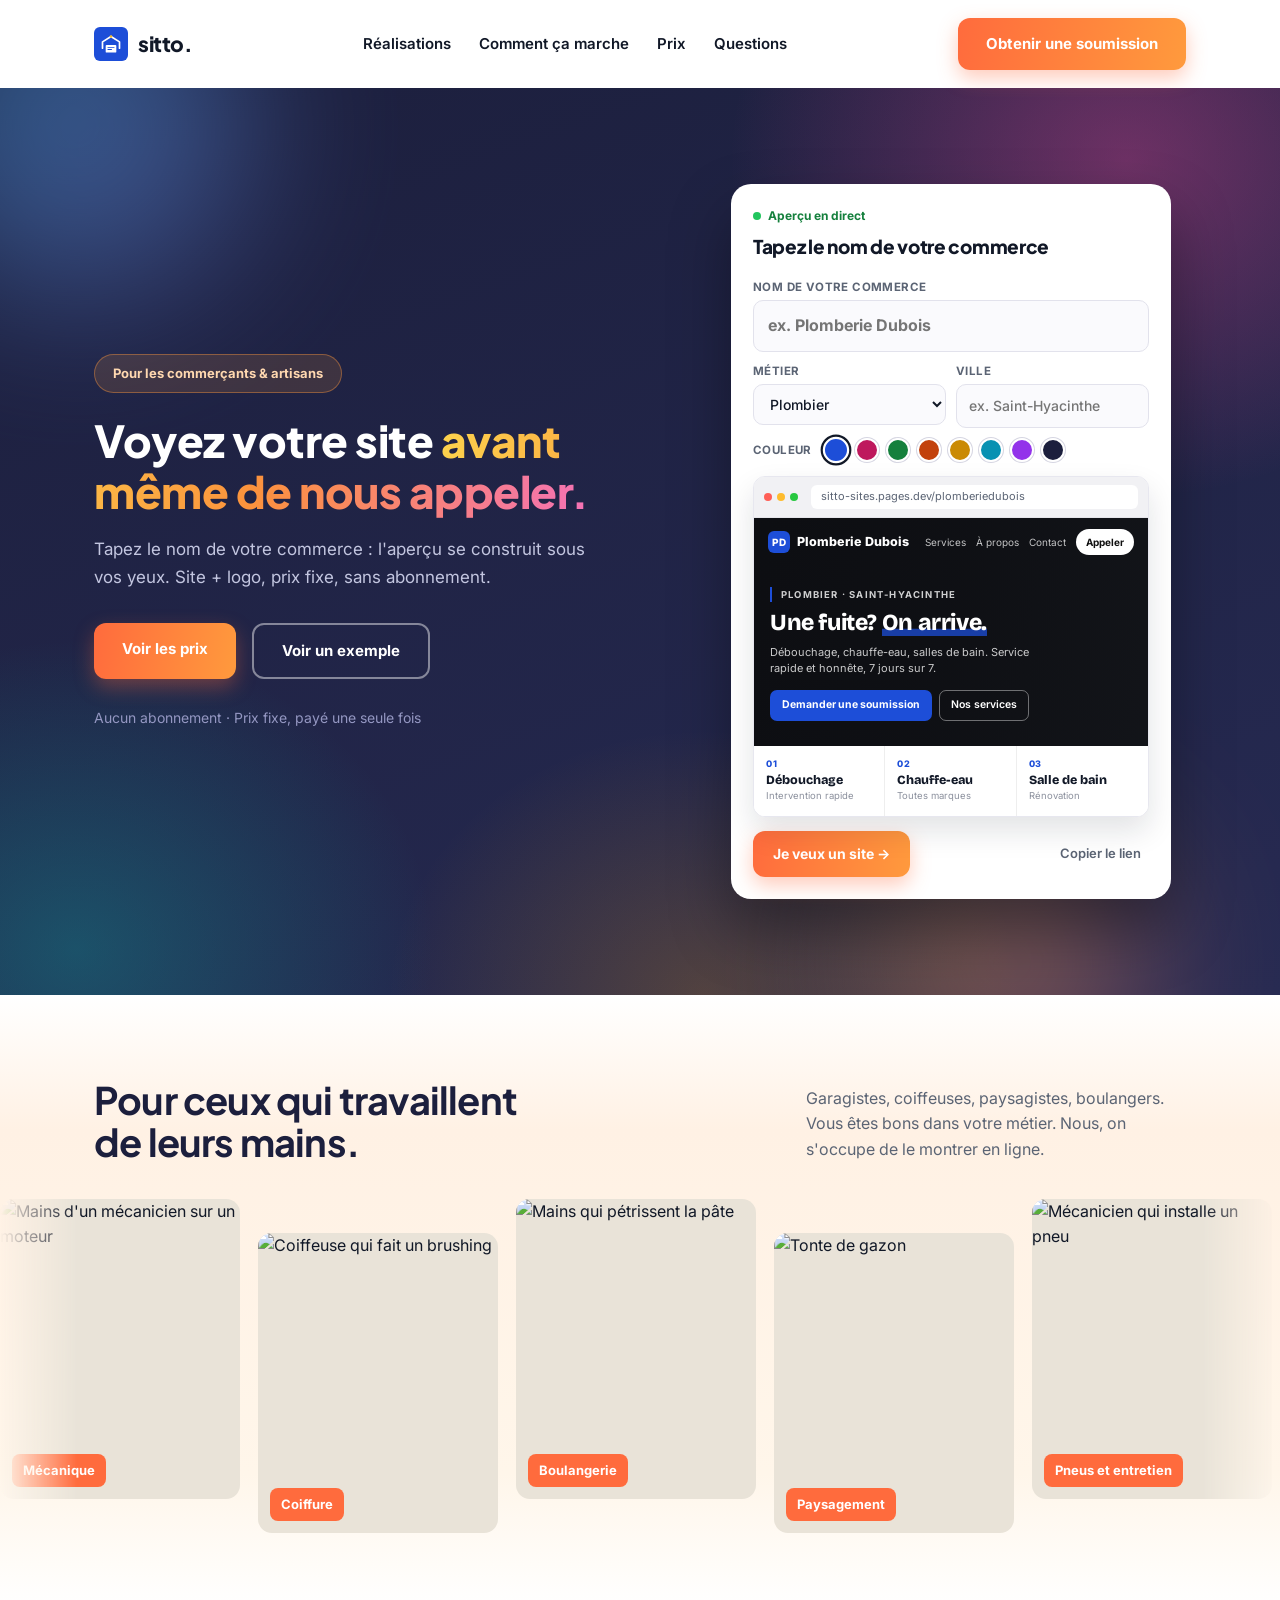
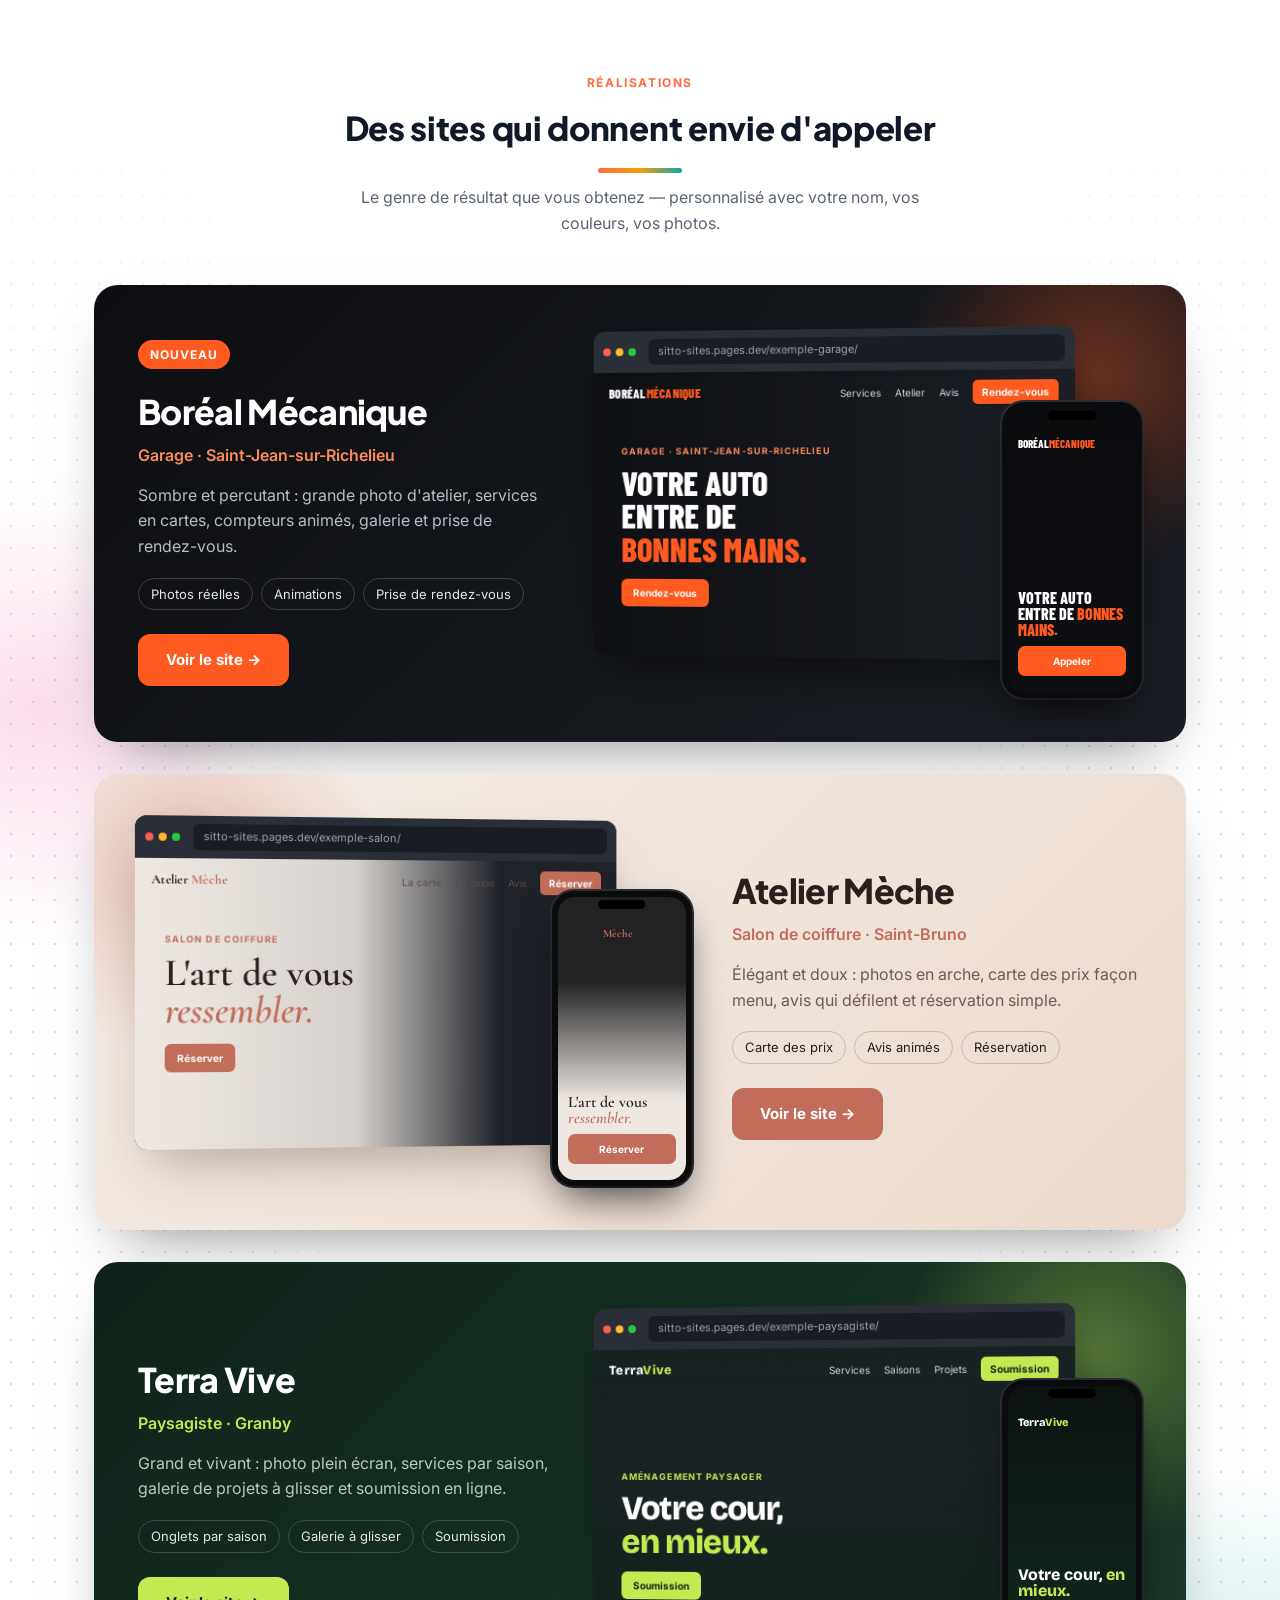
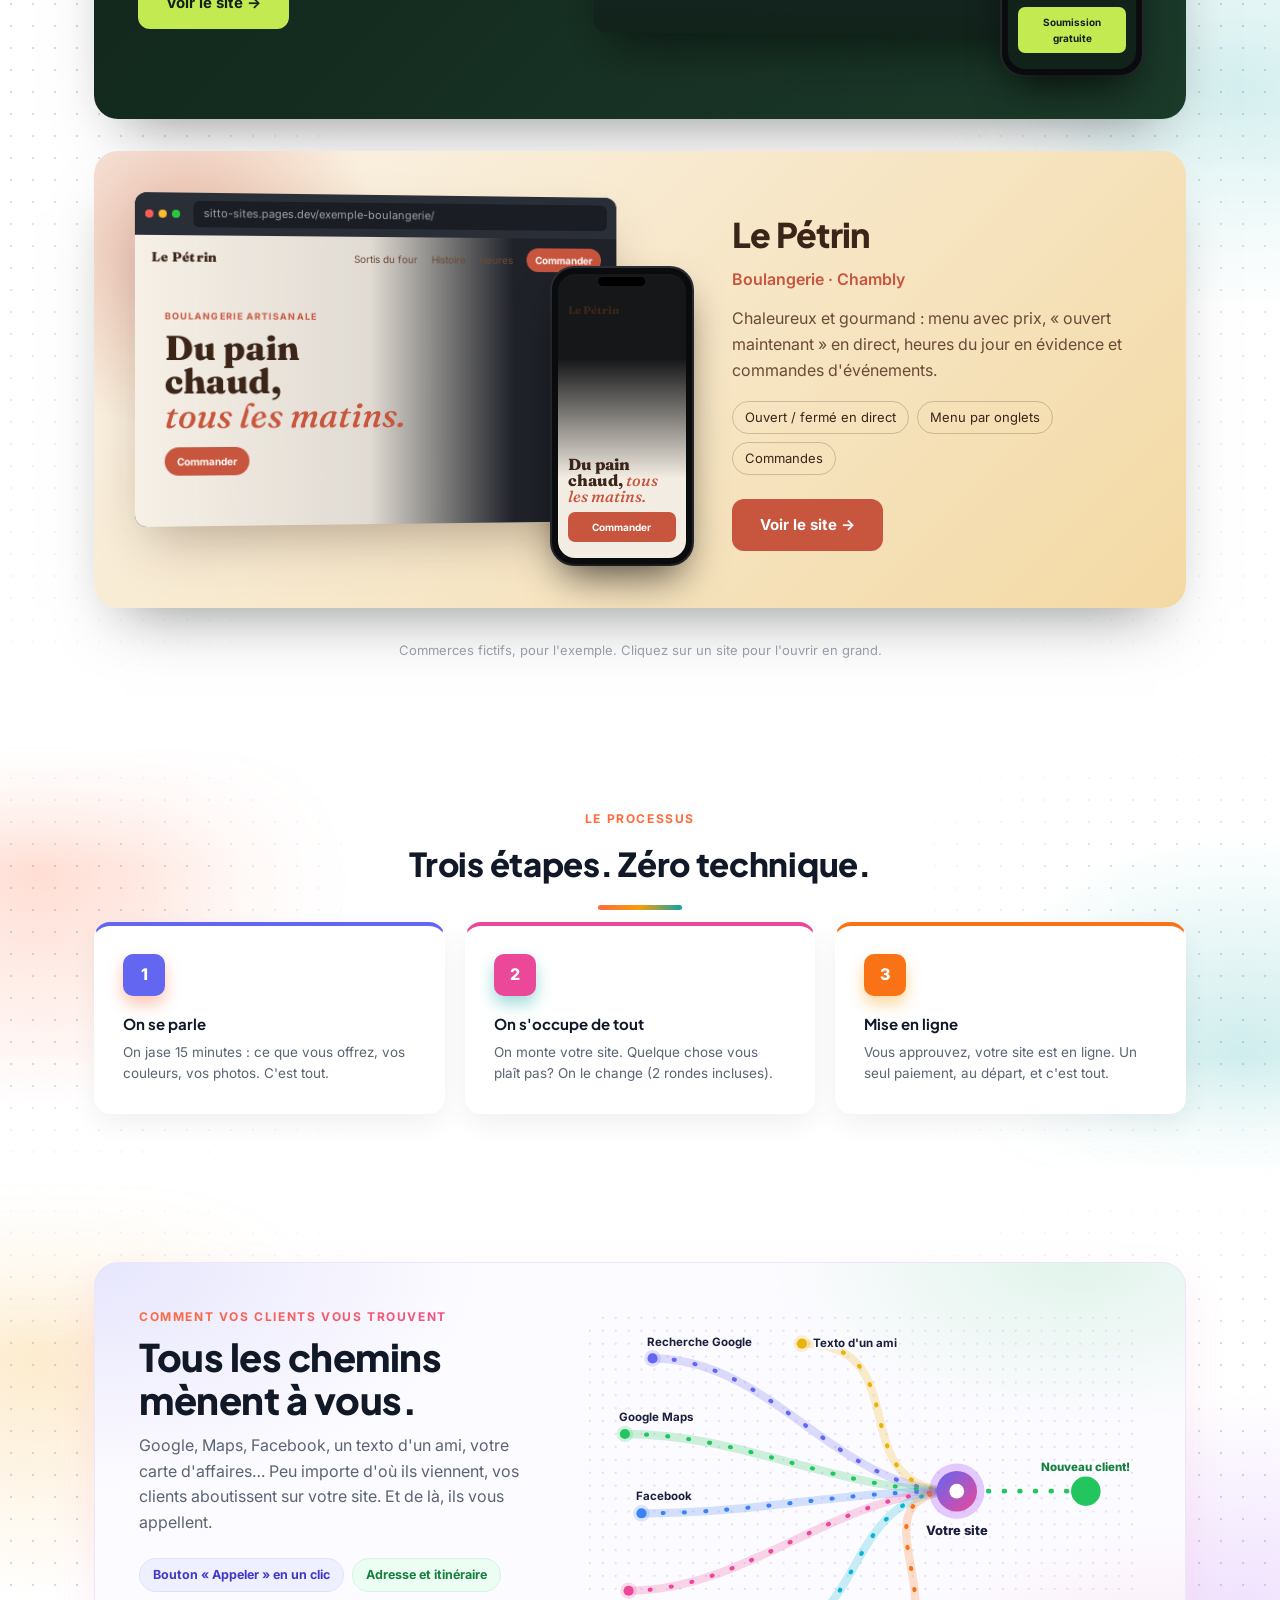
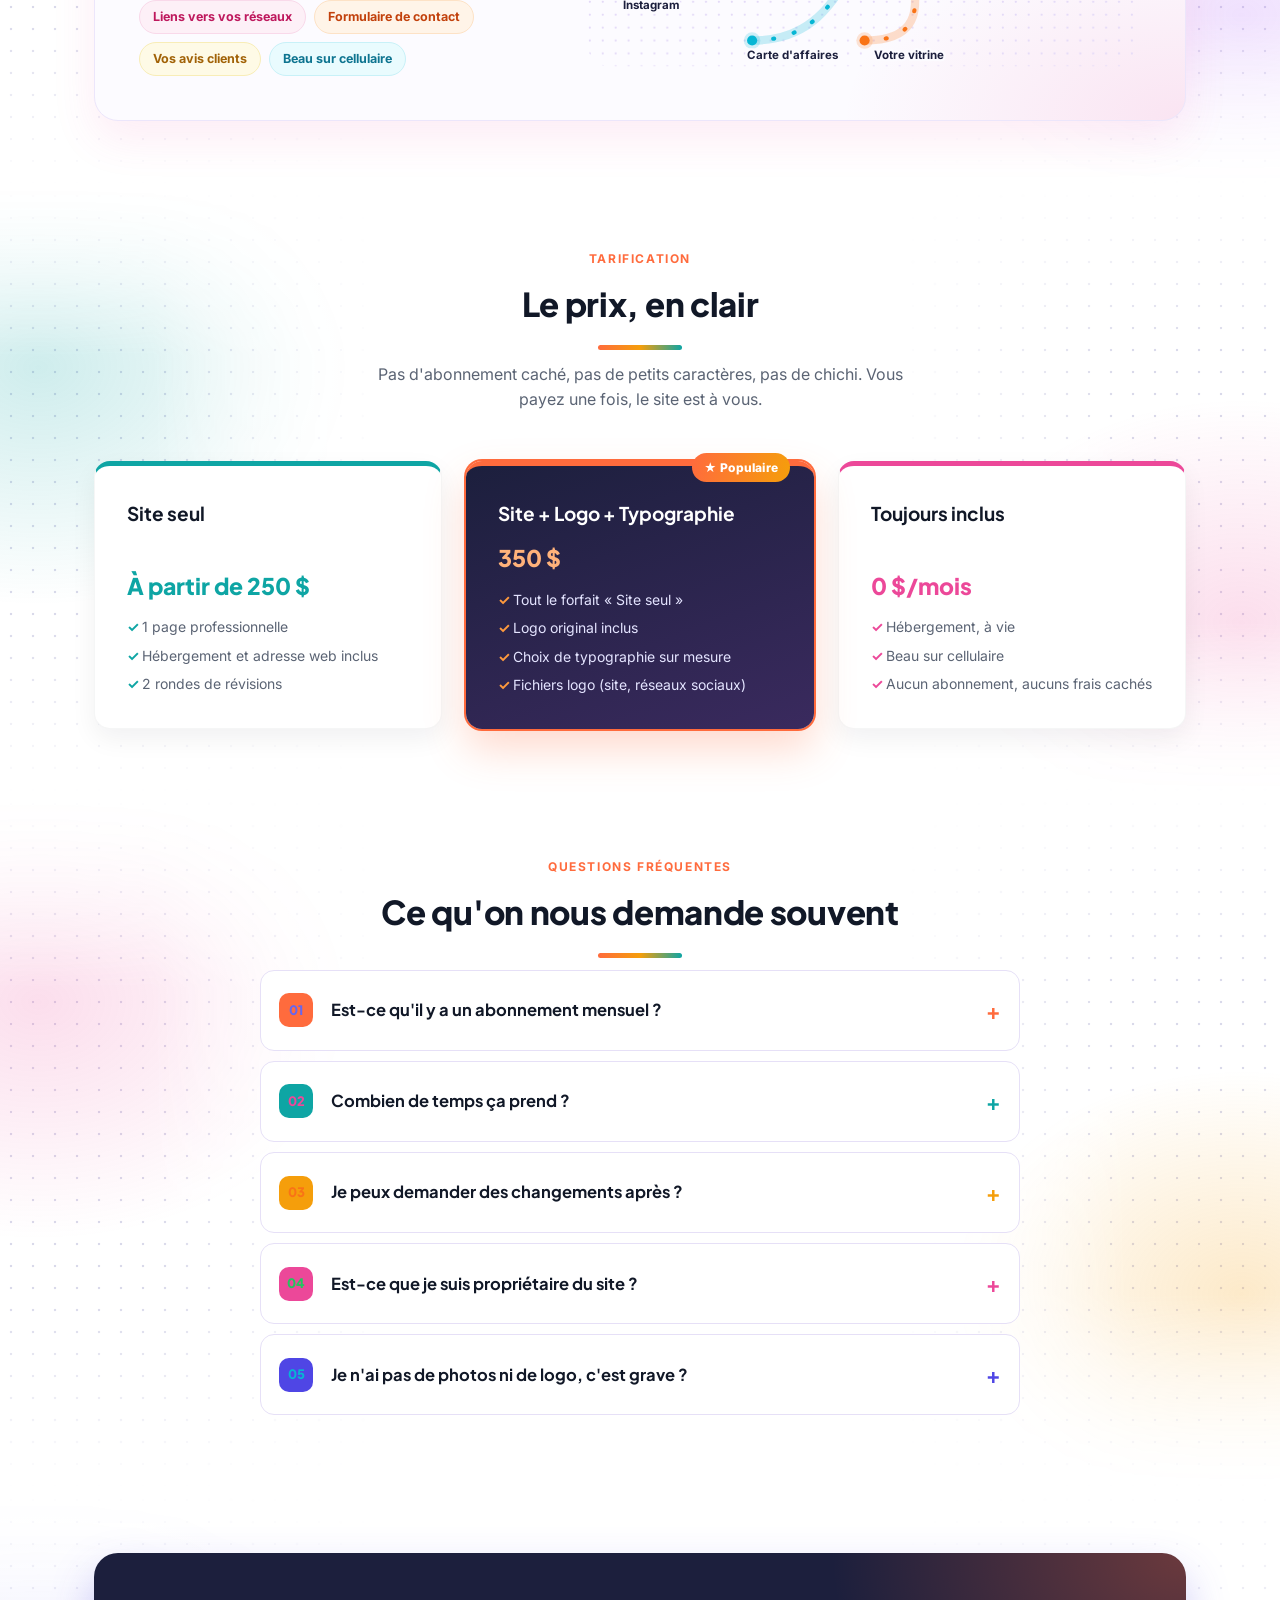
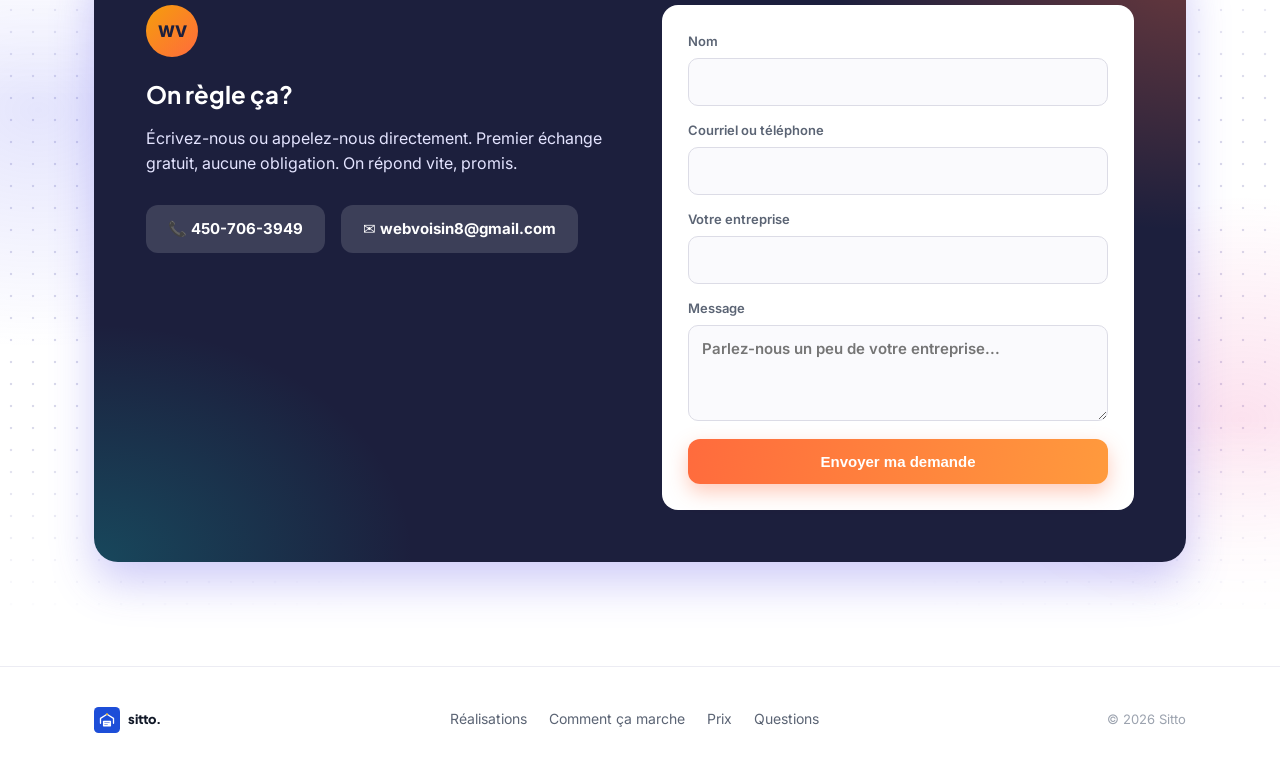
==== commit 8664275a: "Renommage WebVoisin → Sitto (site, exemples, image de partage, adresses sitto.pages.dev) Co-Authored" ====
--- a/index.html
+++ b/index.html
@@ -3,30 +3,30 @@
 <head>
 <meta charset="utf-8">
 <meta name="viewport" content="width=device-width, initial-scale=1">
-<title>WebVoisin — Le site web de votre commerce</title>
+<title>Sitto — Le site web de votre commerce</title>
 <meta name="description" content="Tapez le nom de votre commerce et voyez votre site en 10 secondes. Site + logo dès 250 $, aucun abonnement.">
 <meta name="robots" content="index, follow">
 <meta name="referrer" content="strict-origin-when-cross-origin">
 <meta name="theme-color" content="#7c3aed">
-<link rel="canonical" href="https://webvoisin.pages.dev/">
+<link rel="canonical" href="https://sitto.pages.dev/">
 
 <!-- Aperçu des liens (Discord, Facebook, Messenger, iMessage, LinkedIn…) -->
 <meta property="og:type" content="website">
-<meta property="og:site_name" content="WebVoisin">
+<meta property="og:site_name" content="Sitto">
 <meta property="og:locale" content="fr_CA">
-<meta property="og:url" content="https://webvoisin.pages.dev/">
+<meta property="og:url" content="https://sitto.pages.dev/">
 <meta property="og:title" content="Votre commerce n'a pas de site web ? On vous montre le vôtre.">
 <meta property="og:description" content="Tapez le nom de votre commerce : votre site apparaît en 10 secondes. Site + logo dès 250 $, aucun abonnement.">
-<meta property="og:image" content="https://webvoisin.pages.dev/og-image-v2.png">
-<meta property="og:image:secure_url" content="https://webvoisin.pages.dev/og-image-v2.png">
+<meta property="og:image" content="https://sitto.pages.dev/og-image-sitto.png">
+<meta property="og:image:secure_url" content="https://sitto.pages.dev/og-image-sitto.png">
 <meta property="og:image:type" content="image/png">
 <meta property="og:image:width" content="1200">
 <meta property="og:image:height" content="630">
-<meta property="og:image:alt" content="WebVoisin — Votre commerce n'a pas de site ? On vous montre le vôtre. Aperçu gratuit, dès 250 $, aucun abonnement.">
+<meta property="og:image:alt" content="Sitto — Votre commerce n'a pas de site ? On vous montre le vôtre. Aperçu gratuit, dès 250 $, aucun abonnement.">
 <meta name="twitter:card" content="summary_large_image">
 <meta name="twitter:title" content="Votre commerce n'a pas de site web ? On vous montre le vôtre.">
 <meta name="twitter:description" content="Tapez le nom de votre commerce : votre site apparaît en 10 secondes. Dès 250 $, aucun abonnement.">
-<meta name="twitter:image" content="https://webvoisin.pages.dev/og-image-v2.png">
+<meta name="twitter:image" content="https://sitto.pages.dev/og-image-sitto.png">
 <link rel="icon" href="logo.svg">
 <link rel="preconnect" href="https://fonts.googleapis.com">
 <link href="https://fonts.googleapis.com/css2?family=Barlow+Condensed:wght@800&family=Cormorant+Garamond:ital,wght@1,600&family=Bricolage+Grotesque:opsz,wght@12..96,800&family=Fraunces:ital,opsz,wght@0,9..144,700;1,9..144,500&family=Inter:wght@400;500;600;700&family=Plus+Jakarta+Sans:wght@600;700;800&display=swap" rel="stylesheet">
@@ -35,7 +35,7 @@
 <body>
 
 <header class="wrap nav" id="nav">
-  <div class="brand"><img src="logo.svg" alt="WebVoisin">webvoisin.</div>
+  <div class="brand"><img src="logo.svg" alt="Sitto">sitto.</div>
   <nav class="links">
     <a href="#portfolio">Réalisations</a>
     <a href="#comment">Comment ça marche</a>
@@ -82,7 +82,7 @@
           </div>
         </div>
         <div class="preview" id="preview">
-          <div class="pv-bar"><span></span><span></span><span></span><div class="pv-url" id="pvUrl">webvoisin-sites.pages.dev/votre-commerce</div></div>
+          <div class="pv-bar"><span></span><span></span><span></span><div class="pv-url" id="pvUrl">sitto-sites.pages.dev/votre-commerce</div></div>
           <div class="pv-need">Écrivez votre métier plus haut pour voir votre aperçu.</div>
           <div class="pv-site" id="pvSite">
             <div class="pv-hero" id="pvHero">
@@ -128,7 +128,7 @@
   <div class="eyebrow eyebrow-light">Réalisations</div>
   <h2 class="section-title">Des sites qui donnent envie d'appeler</h2>
   <p class="section-sub">Le genre de résultat que vous obtenez — personnalisé avec votre nom, vos couleurs, vos photos.</p>
-  <a class="showcase sc-garage" href="https://webvoisin-sites.pages.dev/exemple-garage/" target="_blank" rel="noopener noreferrer">
+  <a class="showcase sc-garage" href="https://sitto-sites.pages.dev/exemple-garage/" target="_blank" rel="noopener noreferrer">
     <div class="sc-text">
       <span class="sc-tag">Nouveau</span>
       <h3>Boréal Mécanique</h3>
@@ -139,7 +139,7 @@
     </div>
     <div class="sc-devices" aria-hidden="true">
       <div class="sc-desk">
-        <div class="sc-bar"><span></span><span></span><span></span><div class="sc-url">webvoisin-sites.pages.dev/exemple-garage/</div></div>
+        <div class="sc-bar"><span></span><span></span><span></span><div class="sc-url">sitto-sites.pages.dev/exemple-garage/</div></div>
         <div class="sc-screen">
           <div class="sc-nav"><b>BORÉAL<em>MÉCANIQUE</em></b><i>Services</i><i>Atelier</i><i>Avis</i><u>Rendez-vous</u></div>
           <div class="sc-hero"><small>Garage · Saint-Jean-sur-Richelieu</small><strong>Votre auto<br>entre de<br><em>bonnes mains.</em></strong><span>Rendez-vous</span></div>
@@ -154,7 +154,7 @@
       </div>
     </div>
   </a>
-  <a class="showcase sc-salon flip" href="https://webvoisin-sites.pages.dev/exemple-salon/" target="_blank" rel="noopener noreferrer">
+  <a class="showcase sc-salon flip" href="https://sitto-sites.pages.dev/exemple-salon/" target="_blank" rel="noopener noreferrer">
     <div class="sc-text">
       
       <h3>Atelier Mèche</h3>
@@ -165,7 +165,7 @@
     </div>
     <div class="sc-devices" aria-hidden="true">
       <div class="sc-desk">
-        <div class="sc-bar"><span></span><span></span><span></span><div class="sc-url">webvoisin-sites.pages.dev/exemple-salon/</div></div>
+        <div class="sc-bar"><span></span><span></span><span></span><div class="sc-url">sitto-sites.pages.dev/exemple-salon/</div></div>
         <div class="sc-screen">
           <div class="sc-nav"><b>Atelier <em>Mèche</em></b><i>La carte</i><i>Le salon</i><i>Avis</i><u>Réserver</u></div>
           <div class="sc-hero"><small>Salon de coiffure</small><strong>L'art de vous<br><em>ressembler.</em></strong><span>Réserver</span></div>
@@ -180,7 +180,7 @@
       </div>
     </div>
   </a>
-  <a class="showcase sc-paysage" href="https://webvoisin-sites.pages.dev/exemple-paysagiste/" target="_blank" rel="noopener noreferrer">
+  <a class="showcase sc-paysage" href="https://sitto-sites.pages.dev/exemple-paysagiste/" target="_blank" rel="noopener noreferrer">
     <div class="sc-text">
       
       <h3>Terra Vive</h3>
@@ -191,7 +191,7 @@
     </div>
     <div class="sc-devices" aria-hidden="true">
       <div class="sc-desk">
-        <div class="sc-bar"><span></span><span></span><span></span><div class="sc-url">webvoisin-sites.pages.dev/exemple-paysagiste/</div></div>
+        <div class="sc-bar"><span></span><span></span><span></span><div class="sc-url">sitto-sites.pages.dev/exemple-paysagiste/</div></div>
         <div class="sc-screen">
           <div class="sc-nav"><b>Terra<em>Vive</em></b><i>Services</i><i>Saisons</i><i>Projets</i><u>Soumission</u></div>
           <div class="sc-hero"><small>Aménagement paysager</small><strong>Votre cour,<br><em>en mieux.</em></strong><span>Soumission</span></div>
@@ -206,7 +206,7 @@
       </div>
     </div>
   </a>
-  <a class="showcase sc-pain flip" href="https://webvoisin-sites.pages.dev/exemple-boulangerie/" target="_blank" rel="noopener noreferrer">
+  <a class="showcase sc-pain flip" href="https://sitto-sites.pages.dev/exemple-boulangerie/" target="_blank" rel="noopener noreferrer">
     <div class="sc-text">
       
       <h3>Le Pétrin</h3>
@@ -217,7 +217,7 @@
     </div>
     <div class="sc-devices" aria-hidden="true">
       <div class="sc-desk">
-        <div class="sc-bar"><span></span><span></span><span></span><div class="sc-url">webvoisin-sites.pages.dev/exemple-boulangerie/</div></div>
+        <div class="sc-bar"><span></span><span></span><span></span><div class="sc-url">sitto-sites.pages.dev/exemple-boulangerie/</div></div>
         <div class="sc-screen">
           <div class="sc-nav"><b>Le Pétrin</b><i>Sortis du four</i><i>Histoire</i><i>Heures</i><u>Commander</u></div>
           <div class="sc-hero"><small>Boulangerie artisanale</small><strong>Du pain chaud,<br><em>tous les matins.</em></strong><span>Commander</span></div>
@@ -375,14 +375,14 @@
 
 <footer class="site-footer">
   <div class="wrap footer-grid">
-    <div class="brand footer-brand"><img src="logo.svg" alt="WebVoisin">webvoisin.</div>
+    <div class="brand footer-brand"><img src="logo.svg" alt="Sitto">sitto.</div>
     <nav class="footer-links">
       <a href="#portfolio">Réalisations</a>
       <a href="#comment">Comment ça marche</a>
       <a href="#prix">Prix</a>
       <a href="#faq">Questions</a>
     </nav>
-    <div class="footer-note">© 2026 WebVoisin</div>
+    <div class="footer-note">© 2026 Sitto</div>
   </div>
 </footer>
 
--- a/style.css
+++ b/style.css
@@ -508,3 +508,107 @@
 .pv-need{display:none}
 .preview.need-job .pv-site{filter:blur(5px) grayscale(.4);opacity:.55;pointer-events:none}
 .preview.need-job .pv-need{display:flex;position:absolute;inset:34px 0 0;z-index:3;align-items:center;justify-content:center;text-align:center;padding:24px;font-weight:700;font-size:14px;color:var(--ink)}
+
+/* ================= PLUS DE COULEUR ================= */
+:root{
+  --coral:#ff6b3d;--coral2:#ff9a3d;--teal:#0ea5a4;--pink:#ec4899;--amber:#f59e0b;--green:#22c55e;--sky:#38bdf8;
+  --peach:#fff3ec;--mint:#ebfaf5;--lilac:#f4f0ff;--butter:#fff9e6;
+}
+
+/* barre multicolore sous le menu */
+.nav{border-bottom:none}
+.nav::after{content:none}
+
+/* boutons chauds (ressortent sur le marine) */
+.btn-primary{background:linear-gradient(100deg,var(--coral),var(--coral2));box-shadow:0 8px 20px rgba(255,107,61,.35)}
+.btn-primary:hover{box-shadow:0 14px 28px rgba(255,107,61,.45)}
+.btn-outline{color:var(--coral);border-color:var(--coral)}
+.btn-outline:hover{background:var(--coral);box-shadow:0 10px 22px rgba(255,107,61,.25)}
+
+/* hero : lueurs multicolores */
+.hero{background:
+  radial-gradient(50% 60% at 88% 8%, rgba(236,72,153,.38), transparent 62%),
+  radial-gradient(45% 55% at 6% 95%, rgba(14,165,164,.34), transparent 62%),
+  radial-gradient(38% 45% at 55% 100%, rgba(245,158,11,.22), transparent 65%),
+  linear-gradient(160deg,var(--navy),var(--navy2))}
+.hero::before{background:linear-gradient(135deg,#38bdf8,#818cf8)}
+.hero::after{background:linear-gradient(135deg,#fbbf24,#fb7185);opacity:.38}
+.hero h1 .grad{background:linear-gradient(100deg,#fcd34d,#fb923c 45%,#f472b6);-webkit-background-clip:text;background-clip:text;color:transparent}
+.hero .eyebrow{background:rgba(255,154,61,.14);border-color:rgba(255,154,61,.4);color:#ffd8b0}
+
+/* titres de section : trait multicolore */
+h2.section-title::after{content:"";display:block;width:84px;height:5px;border-radius:5px;margin:14px auto 0;background:linear-gradient(90deg,var(--coral),var(--amber),var(--teal))}
+.eyebrow-light{color:var(--coral)}
+.eyebrow-left{background:linear-gradient(90deg,var(--coral),var(--pink));-webkit-background-clip:text;background-clip:text;color:transparent}
+
+/* sections en bandes de couleur pleine largeur */
+#portfolio{padding-bottom:84px}
+#chemins{padding-top:84px}
+
+/* étapes : une couleur chacune */
+.step{background:#fff;border:1px solid transparent;border-top:5px solid var(--c);box-shadow:0 10px 26px rgba(17,24,39,.06);transition:transform .25s,box-shadow .25s}
+.step:hover{transform:translateY(-5px);box-shadow:0 18px 34px rgba(17,24,39,.1)}
+.step .num{background:var(--c);color:#fff;box-shadow:0 8px 16px color-mix(in srgb,var(--c) 40%,transparent)}
+.steps .step:nth-child(1){--c:var(--coral)}
+.steps .step:nth-child(2){--c:var(--teal)}
+.steps .step:nth-child(3){--c:var(--amber)}
+
+/* prix : cartes colorées */
+.grid-3 .card{background:#fff;border-top:5px solid var(--c);box-shadow:0 10px 26px rgba(17,24,39,.06)}
+.grid-3 .card:nth-child(1){--c:var(--teal)}
+.grid-3 .card:nth-child(2){--c:var(--coral)}
+.grid-3 .card:nth-child(3){--c:var(--pink)}
+.grid-3 .card .price{color:var(--c);-webkit-text-fill-color:var(--c)}
+.grid-3 .card li::before{color:var(--c)}
+.card.featured{background:linear-gradient(160deg,var(--navy),#3a2a5e);box-shadow:0 20px 40px rgba(255,107,61,.25),0 0 0 2px var(--coral)}
+.card.featured .price{color:#ffb27a;-webkit-text-fill-color:#ffb27a}
+.card.featured li::before{color:var(--coral2)}
+.card.featured::before{background:linear-gradient(100deg,var(--coral),var(--amber));color:#fff}
+
+/* FAQ : numéros de toutes les couleurs */
+.faq-item{background:#fff;border:1px solid #e6e0f7;border-radius:14px;margin-bottom:10px;padding:0 14px;transition:box-shadow .2s}
+.faq-item:hover,.faq-item[open]{box-shadow:0 10px 24px rgba(79,70,229,.1)}
+.faq-list{border-top:none}
+.faq-item{border-bottom:1px solid #e6e0f7}
+.faq-num{min-width:34px;height:34px;border-radius:10px;display:inline-flex;align-items:center;justify-content:center;color:#fff;background:var(--c)}
+.faq-item:nth-child(5n+1){--c:var(--coral)}
+.faq-item:nth-child(5n+2){--c:var(--teal)}
+.faq-item:nth-child(5n+3){--c:var(--amber)}
+.faq-item:nth-child(5n+4){--c:var(--pink)}
+.faq-item:nth-child(5n+5){--c:var(--accent)}
+.faq-item summary::after{color:var(--c)}
+.faq-item p{margin-left:52px}
+
+/* bande « métiers » plus chaude */
+.metiers{background:linear-gradient(180deg,#fff 0,#fff1e4 22%,#fff6ea 78%,#fff 100%)}
+.metiers-head h2{color:var(--navy)}
+.mt-item figcaption{background:var(--coral);color:#fff}
+
+/* « Tous les chemins » : plus vif */
+.region{box-shadow:0 18px 44px rgba(236,72,153,.1)}
+
+/* contact : lueurs chaudes */
+.contact-box{background:
+  radial-gradient(50% 70% at 100% 0%, rgba(255,107,61,.35), transparent 65%),
+  radial-gradient(45% 60% at 0% 100%, rgba(14,165,164,.3), transparent 65%),
+  var(--navy)}
+.contact-avatar{background:linear-gradient(135deg,var(--amber),var(--coral))}
+.contact-links a:hover{color:var(--coral)}
+
+/* pied de page */
+.site-footer{border-top:1px solid #ececf3;border-image:none}
+.footer-links a:hover{color:var(--coral)}
+.nav .links a::after{background:var(--coral)}
+.nav .links a:hover{color:var(--coral)}
+
+/* taches de couleur : fondu doux en haut et en bas (plus de bord net) */
+section.wrap::before{
+  -webkit-mask-image:linear-gradient(90deg,#000 0,#000 12%,transparent 30%,transparent 70%,#000 88%,#000 100%),linear-gradient(180deg,transparent 0,#000 28%,#000 72%,transparent 100%);
+  -webkit-mask-composite:source-in;
+          mask-image:linear-gradient(90deg,#000 0,#000 12%,transparent 30%,transparent 70%,#000 88%,#000 100%),linear-gradient(180deg,transparent 0,#000 28%,#000 72%,transparent 100%);
+          mask-composite:intersect}
+#comment{--g1:rgba(255,107,61,.22);--g2:rgba(14,165,164,.2)}
+#prix{--g1:rgba(14,165,164,.2);--g2:rgba(236,72,153,.18)}
+#faq{--g1:rgba(236,72,153,.18);--g2:rgba(245,158,11,.22)}
+#portfolio{--g1:rgba(236,72,153,.18);--g2:rgba(14,165,164,.18)}
+#chemins{--g1:rgba(245,158,11,.2);--g2:rgba(168,85,247,.18)}
